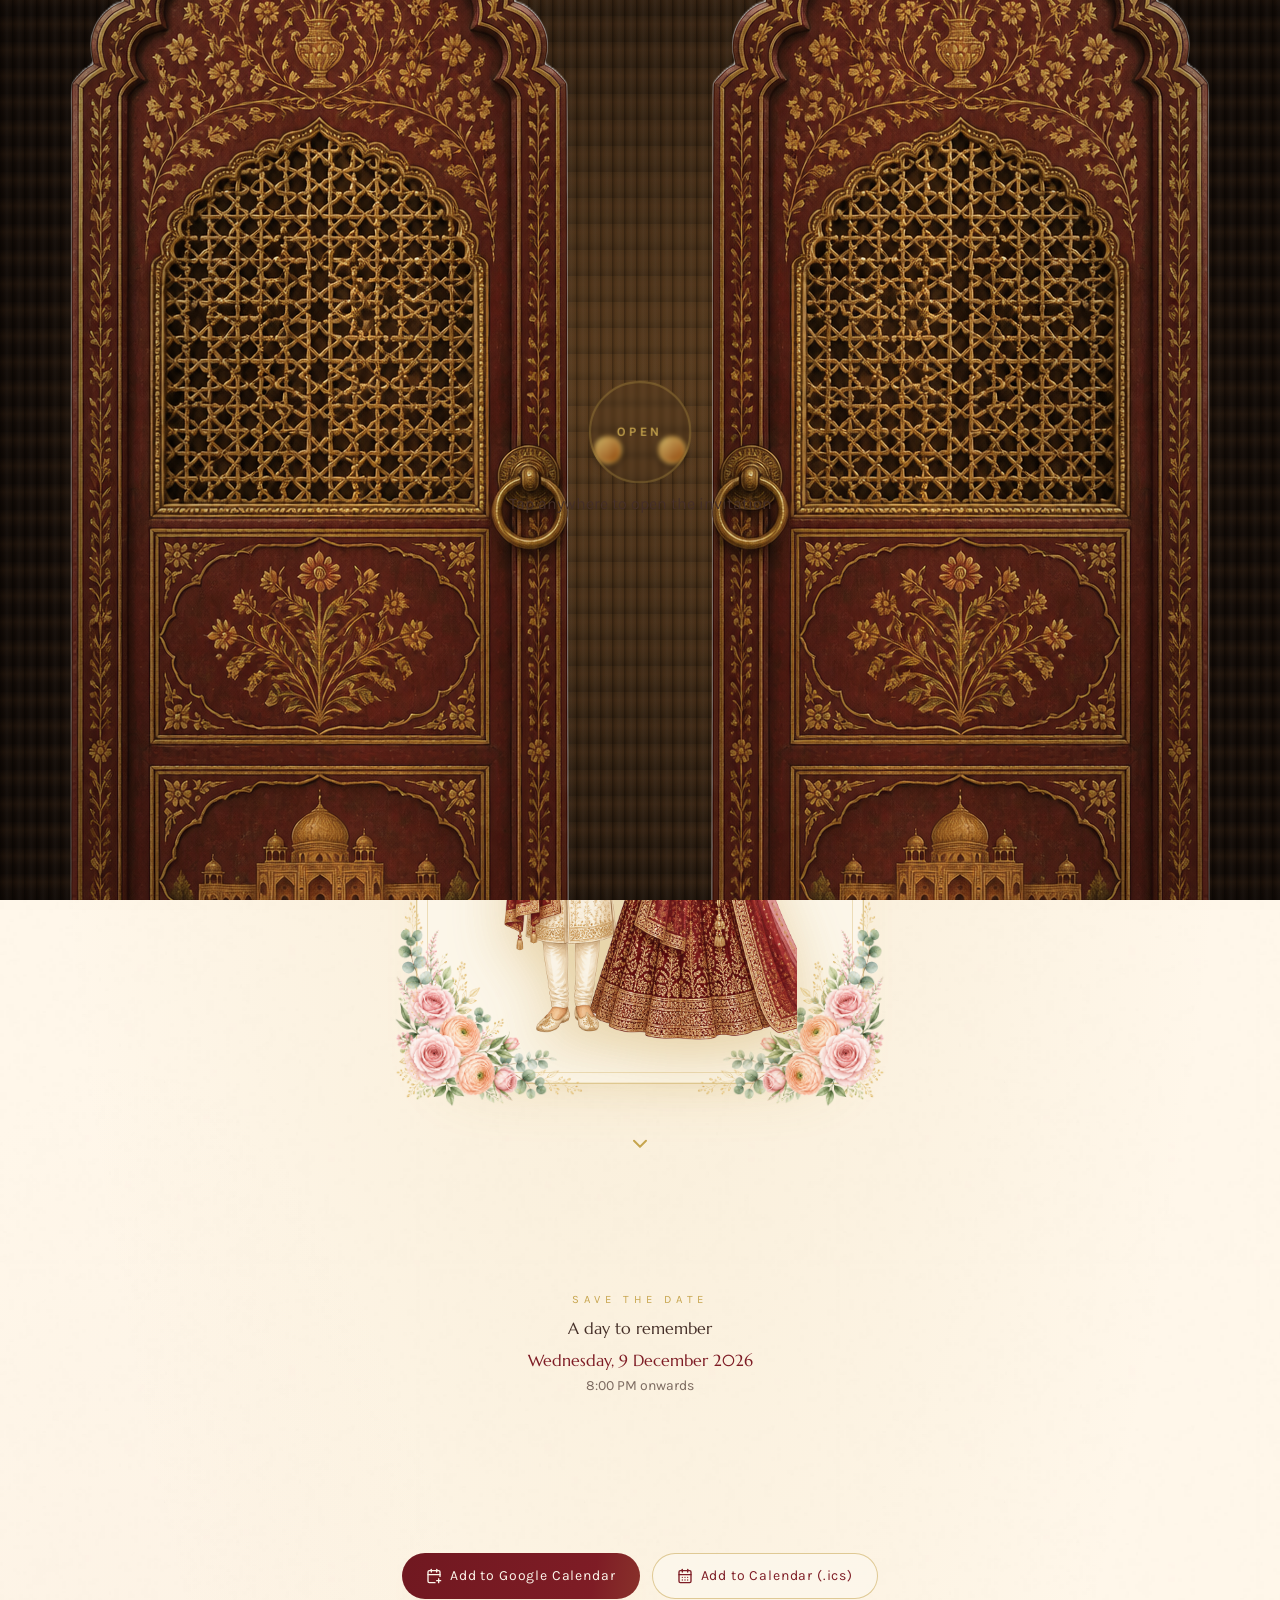
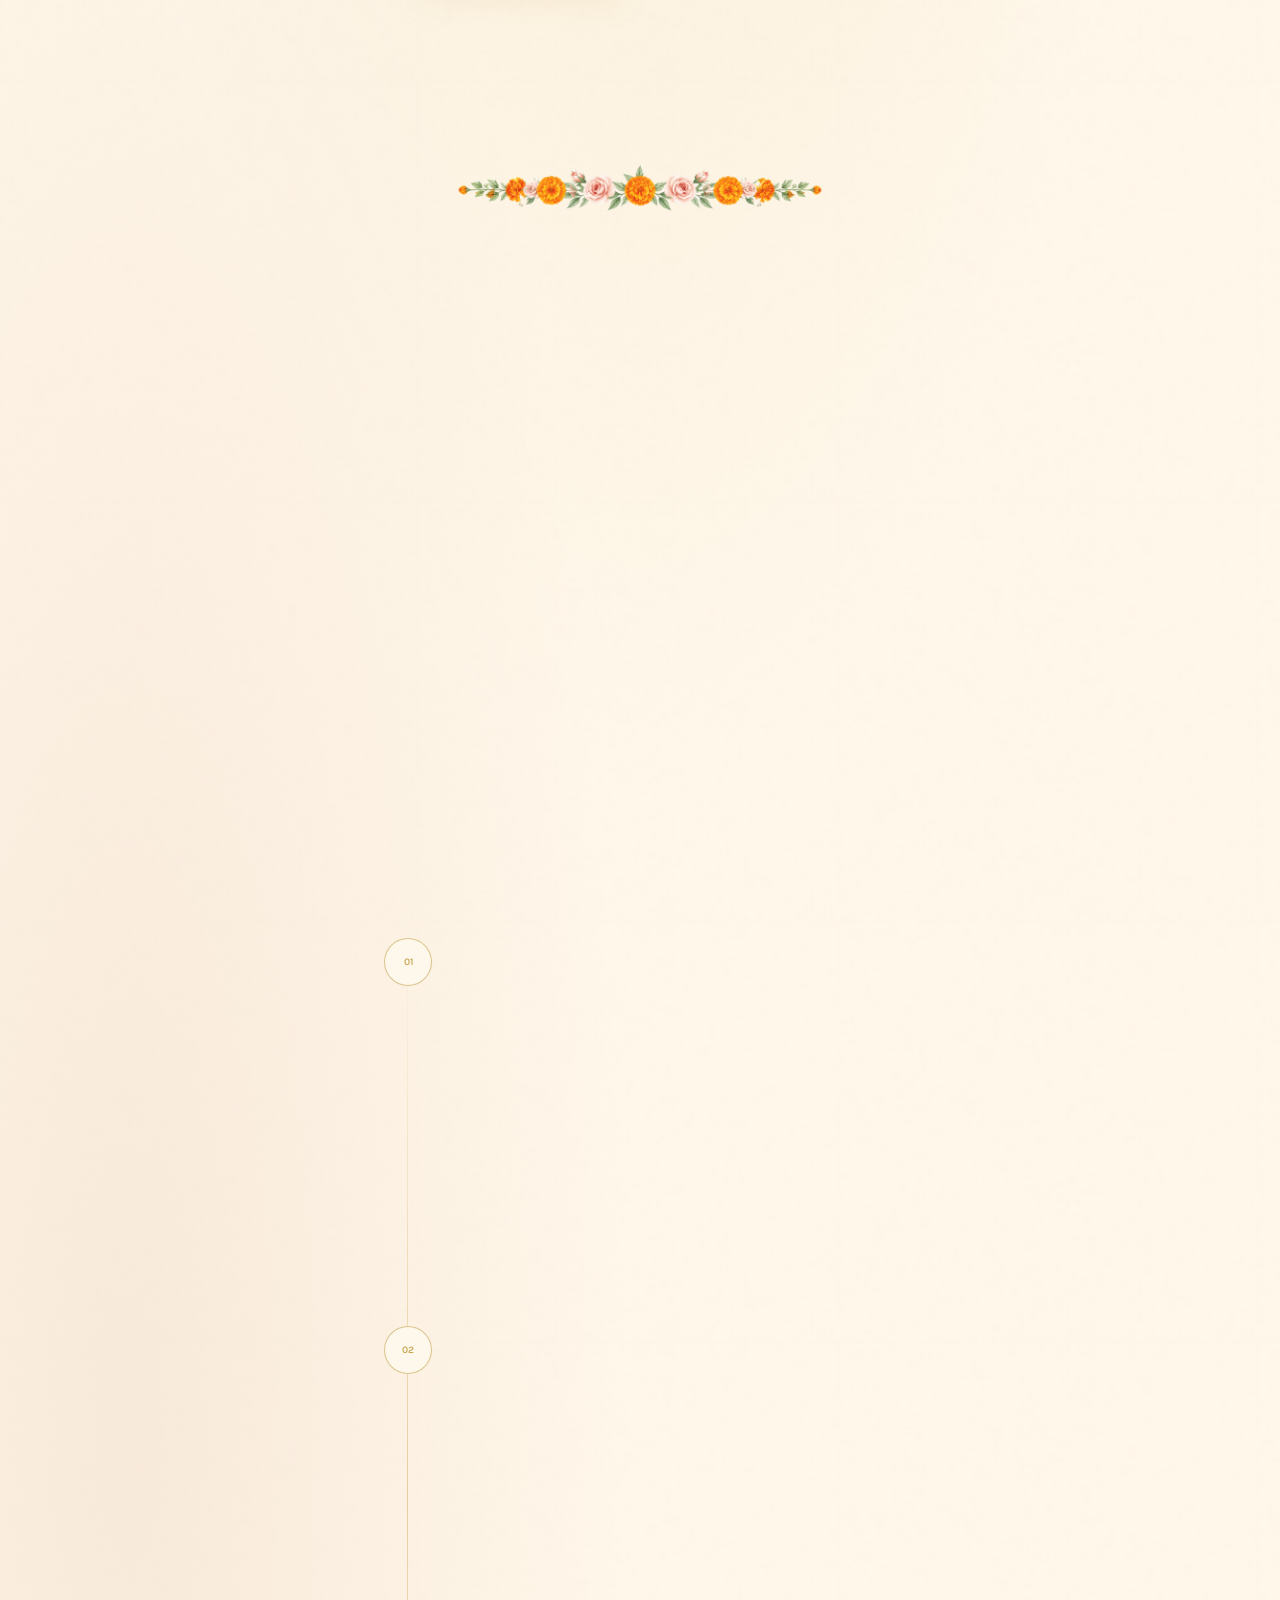
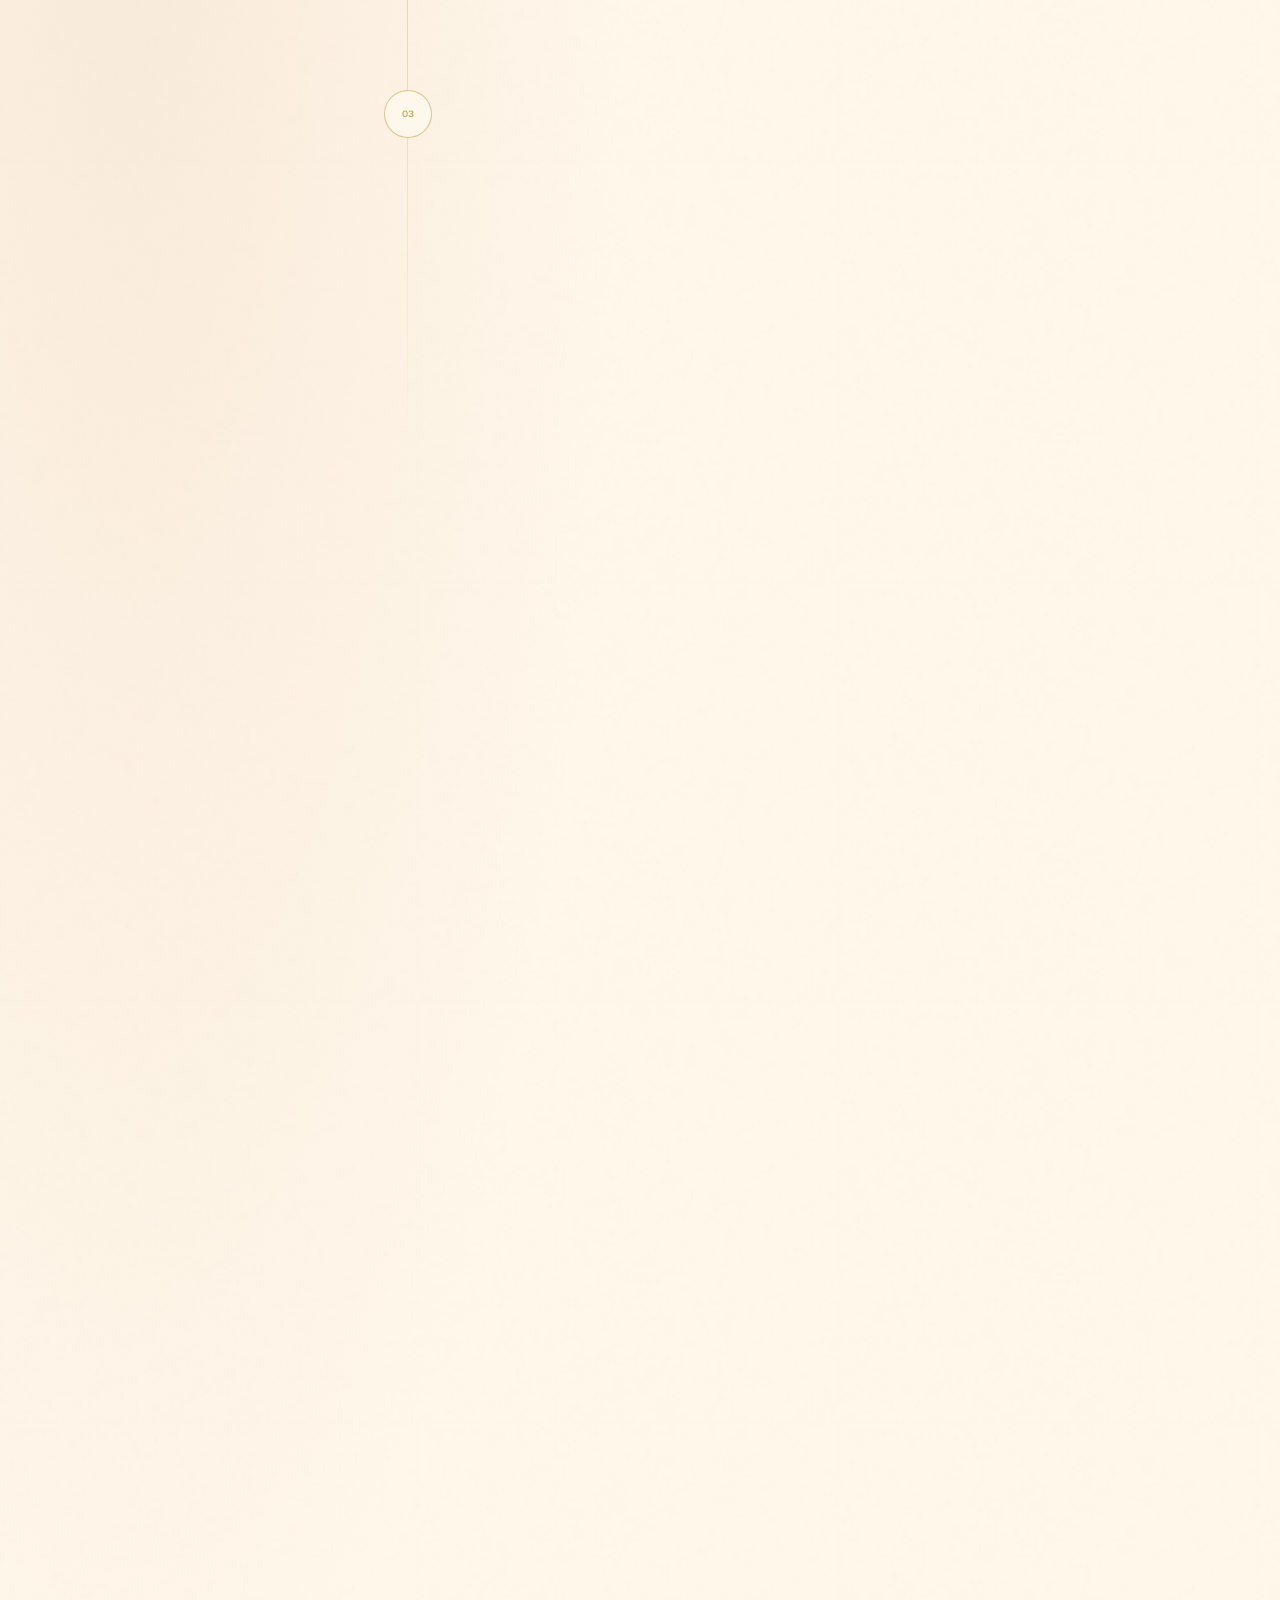
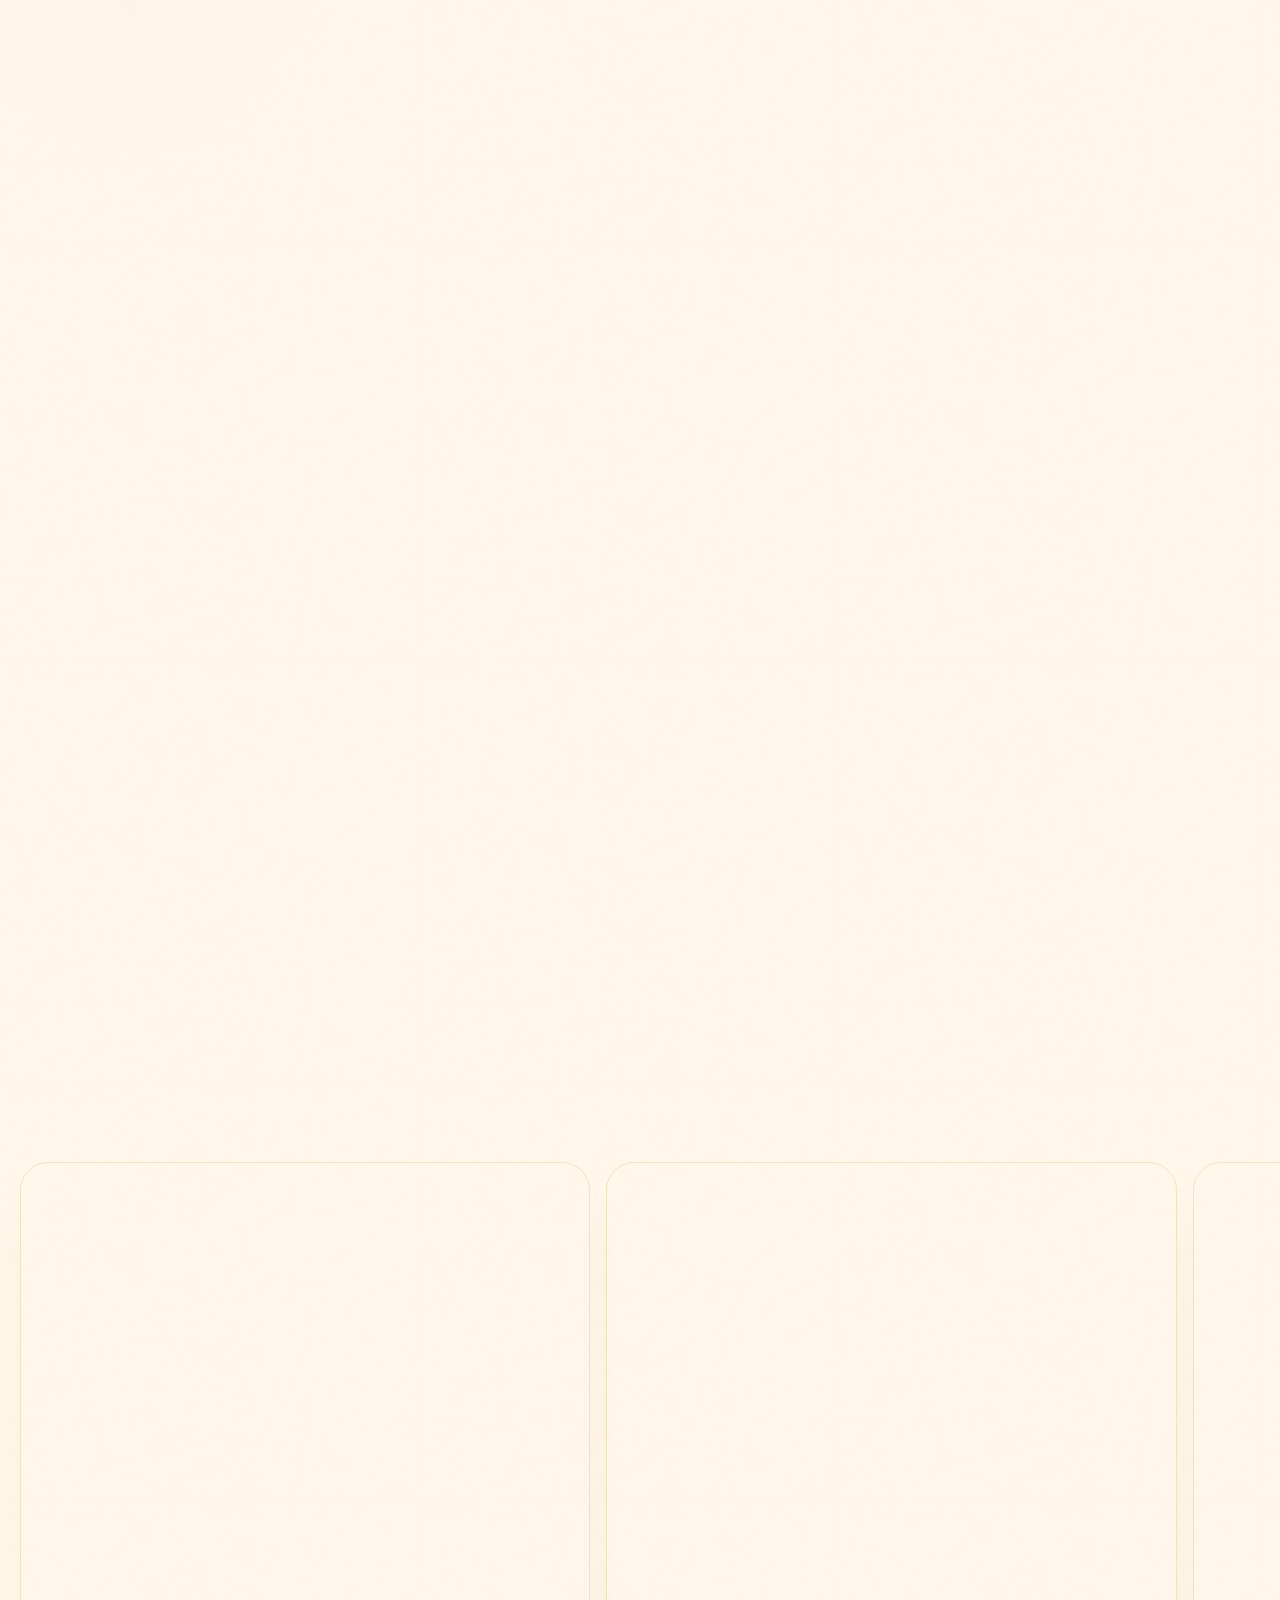
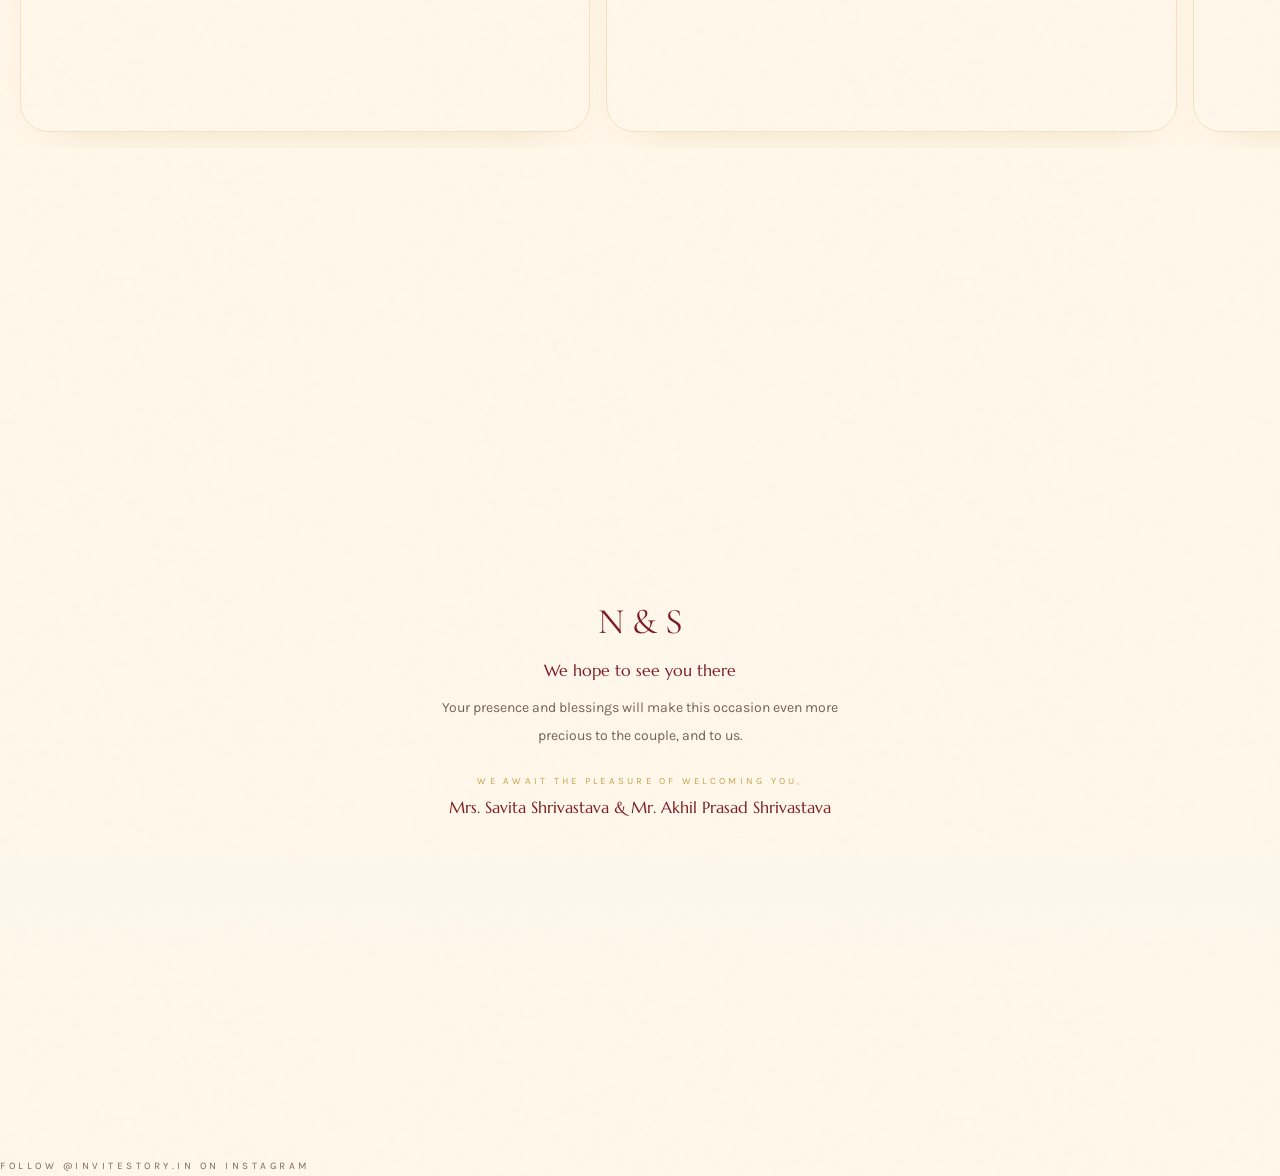
==== index.html @ 59b969a6 "Optimize OG image to <300KB and fix CDN preview URLs for WhatsApp and social cards" ====
<!doctype html>
<html lang="en">
  <head>
    <meta charset="UTF-8" />
    <meta name="viewport" content="width=device-width, initial-scale=1.0, viewport-fit=cover" />
    <title>Dr. Nikhil &amp; Dr. Shraddha — Wedding Invitation</title>
    <meta name="title" content="Dr. Nikhil &amp; Dr. Shraddha — Wedding Invitation" />
    <meta name="description" content="Wedding Invitation: Dr. Nikhil &amp; Dr. Shraddha cordially invite you to celebrate their wedding ceremony on Wednesday, 9 December 2026 at Moments Resort, Hardag, Ranchi. #NikhilWedsShraddha" />
    <link rel="icon" type="image/x-icon" href="./favicon.ico" />
    <link rel="image_src" href="./og-image.jpg" />
    <meta itemprop="image" content="https://raw.githubusercontent.com/invitestory123/dr.nikhi-weds-dr.shradha/main/og-image.jpg" />

    <!-- Open Graph / Facebook / WhatsApp -->
    <meta property="og:type" content="website" />
    <meta property="og:site_name" content="Dr. Nikhil &amp; Dr. Shraddha Wedding Invitation" />
    <meta property="og:title" content="Dr. Nikhil &amp; Dr. Shraddha — Wedding Invitation" />
    <meta property="og:description" content="We cordially invite you to celebrate the wedding ceremony of Dr. Nikhil &amp; Dr. Shraddha on Wednesday, 9 December 2026 at Moments Resort, Hardag, Ranchi. Join us in blessing the couple as they begin their sacred journey together." />
    <meta property="og:image" content="https://raw.githubusercontent.com/invitestory123/dr.nikhi-weds-dr.shradha/main/og-image.jpg" />
    <meta property="og:image:secure_url" content="https://raw.githubusercontent.com/invitestory123/dr.nikhi-weds-dr.shradha/main/og-image.jpg" />
    <meta property="og:image:type" content="image/jpeg" />
    <meta property="og:image:width" content="1200" />
    <meta property="og:image:height" content="630" />
    <meta property="og:image:alt" content="Royal Wedding Invitation: Dr. Nikhil &amp; Dr. Shraddha — 9 December 2026" />

    <!-- Fallback Relative OG Image -->
    <meta property="og:image" content="./og-image.jpg" />
    <meta property="og:image:type" content="image/jpeg" />

    <!-- Twitter Card -->
    <meta name="twitter:card" content="summary_large_image" />
    <meta name="twitter:title" content="Dr. Nikhil &amp; Dr. Shraddha — Wedding Invitation" />
    <meta name="twitter:description" content="We cordially invite you to celebrate the wedding ceremony of Dr. Nikhil &amp; Dr. Shraddha on Wednesday, 9 December 2026 at Moments Resort, Hardag, Ranchi. #NikhilWedsShraddha" />
    <meta name="twitter:image" content="https://raw.githubusercontent.com/invitestory123/dr.nikhi-weds-dr.shradha/main/og-image.jpg" />

    <script src="./editable/wedding-data.js"></script>
    <script type="module" crossorigin src="./assets/index-BrMSd8jH.js"></script>
    <link rel="stylesheet" crossorigin href="./assets/styles-D75Ml1pI.css">
    <style>
      .hero-couple-title {
        font-size: 2.75rem !important;
        line-height: 1.08 !important;
        font-weight: 500 !important;
      }
      .couple-with-text {
        font-size: 1.15rem !important;
        letter-spacing: 0.18em !important;
        margin: 0.25rem 0 !important;
      }
      @media (min-width: 640px) {
        .hero-couple-title {
          font-size: 3.75rem !important;
        }
        .couple-with-text {
          font-size: 1.35rem !important;
          margin: 0.35rem 0 !important;
        }
      }
    </style>
  </head>
  <body>
    <div id="root"></div>
  </body>
</html>
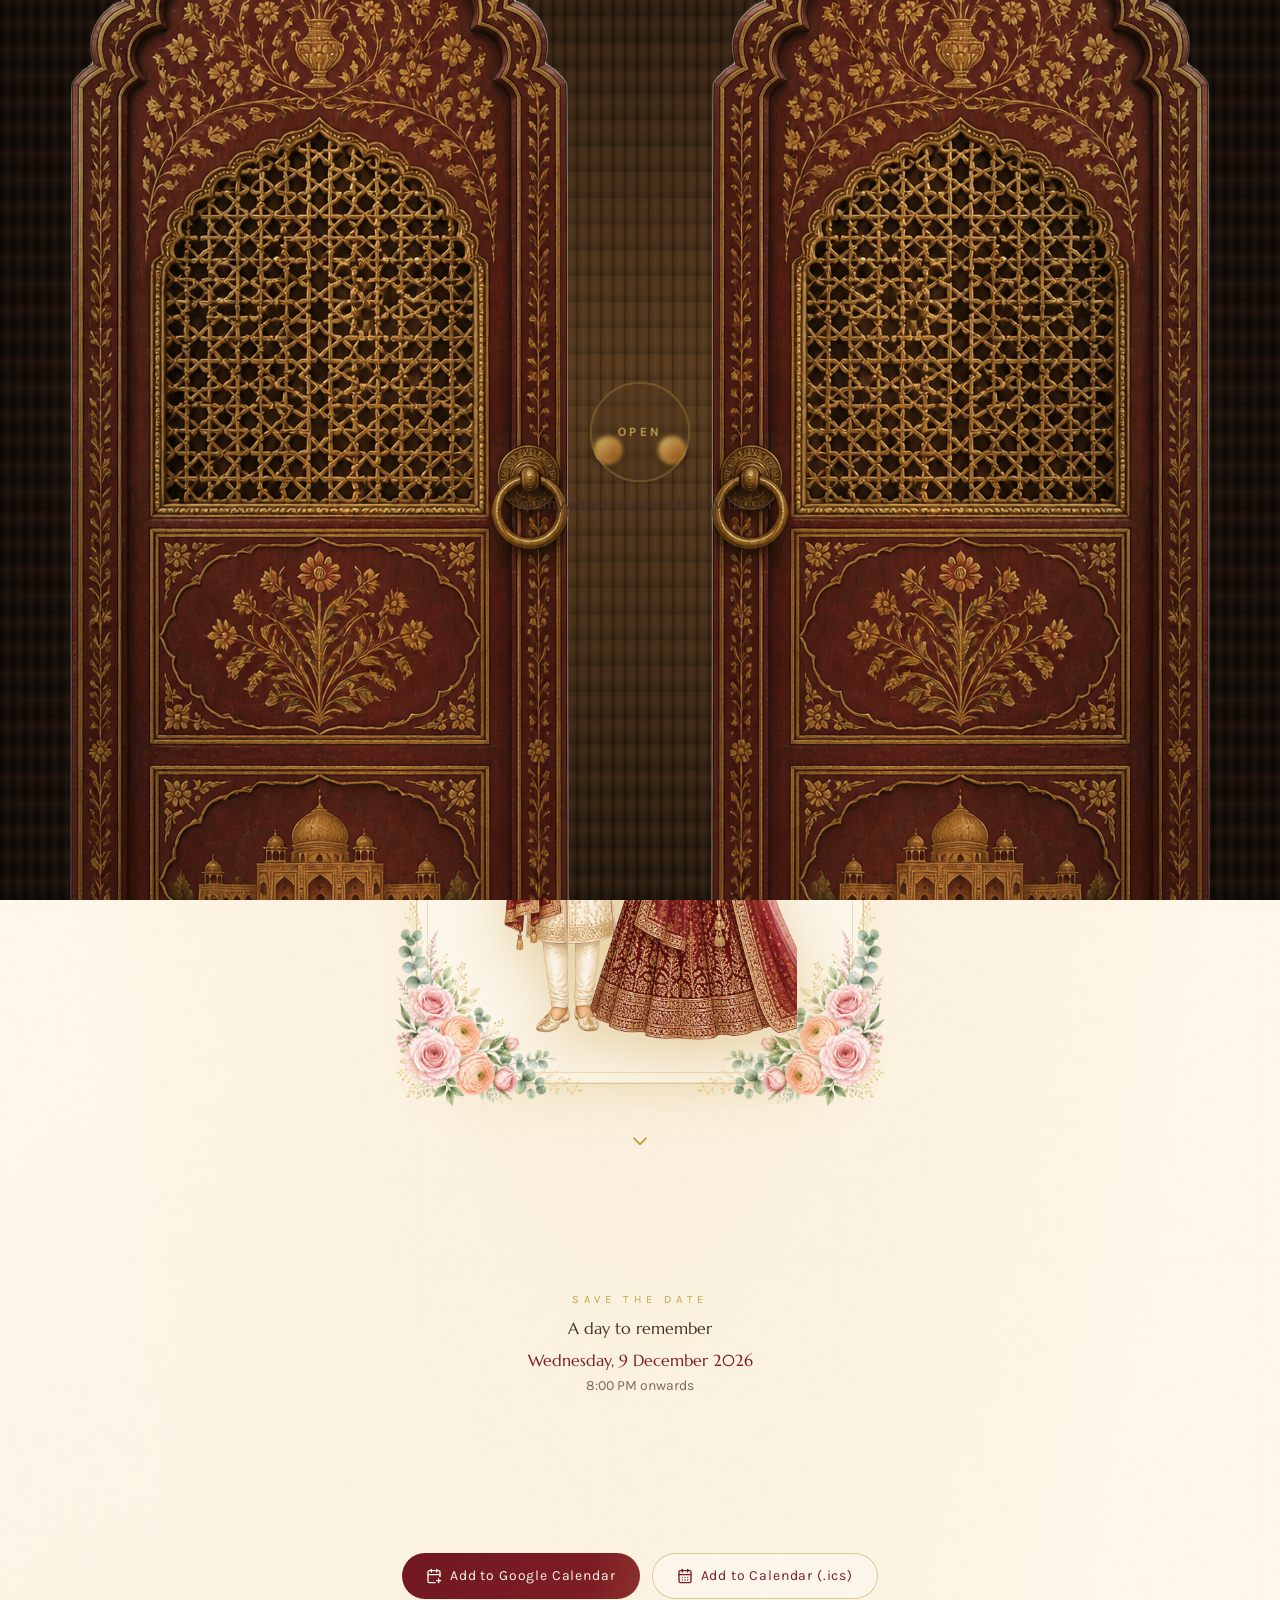
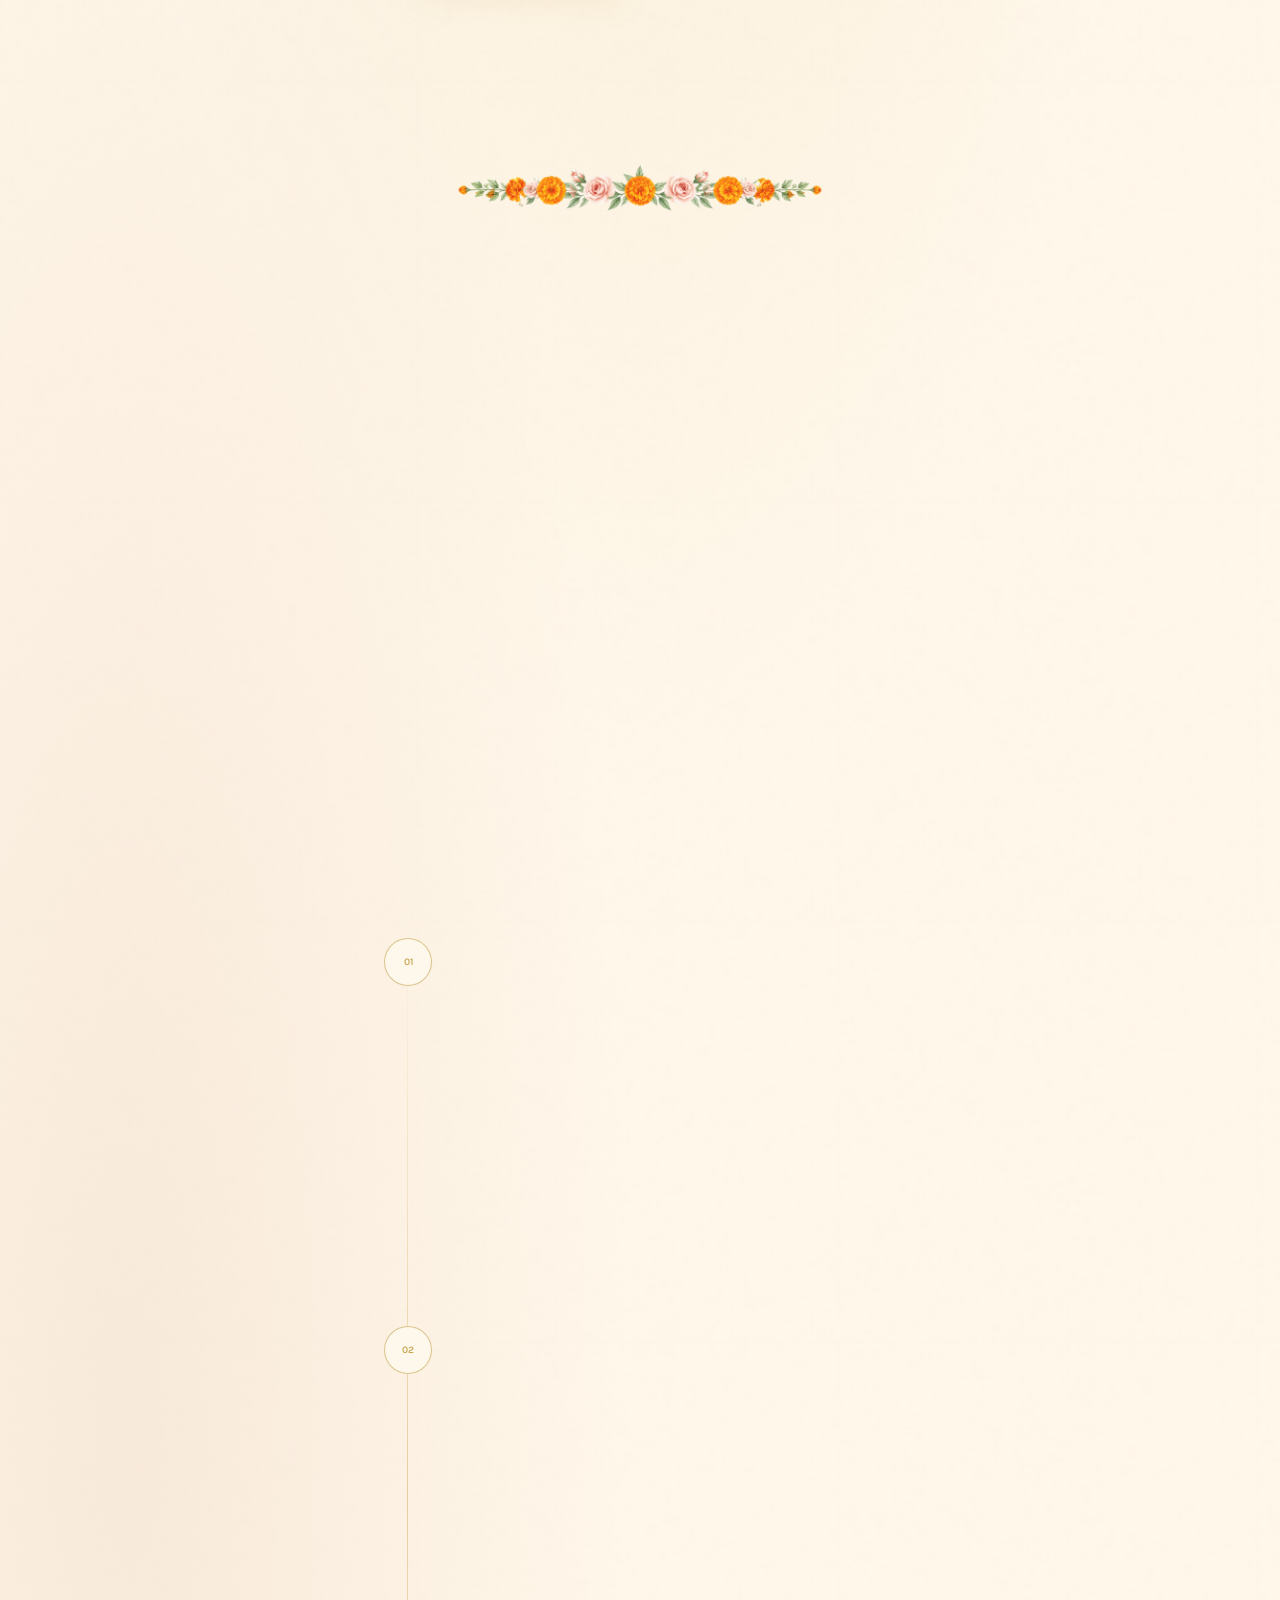
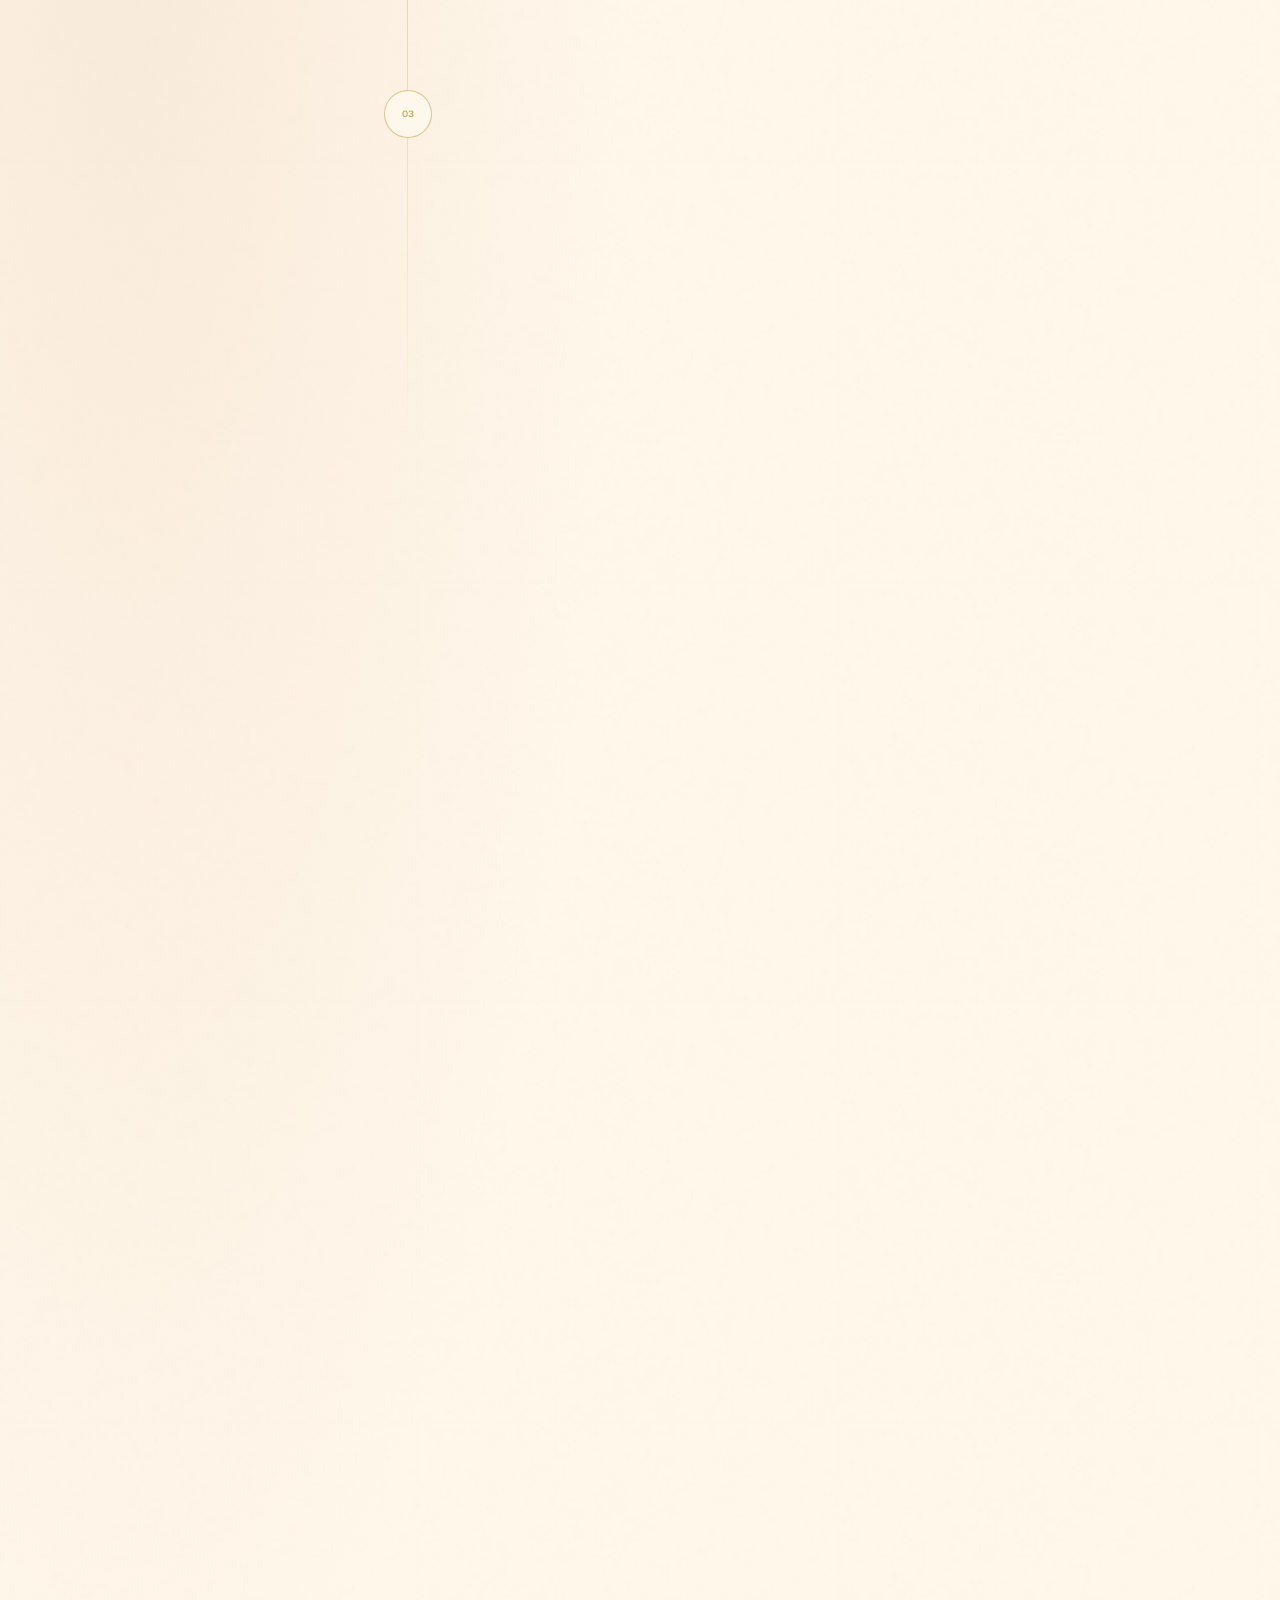
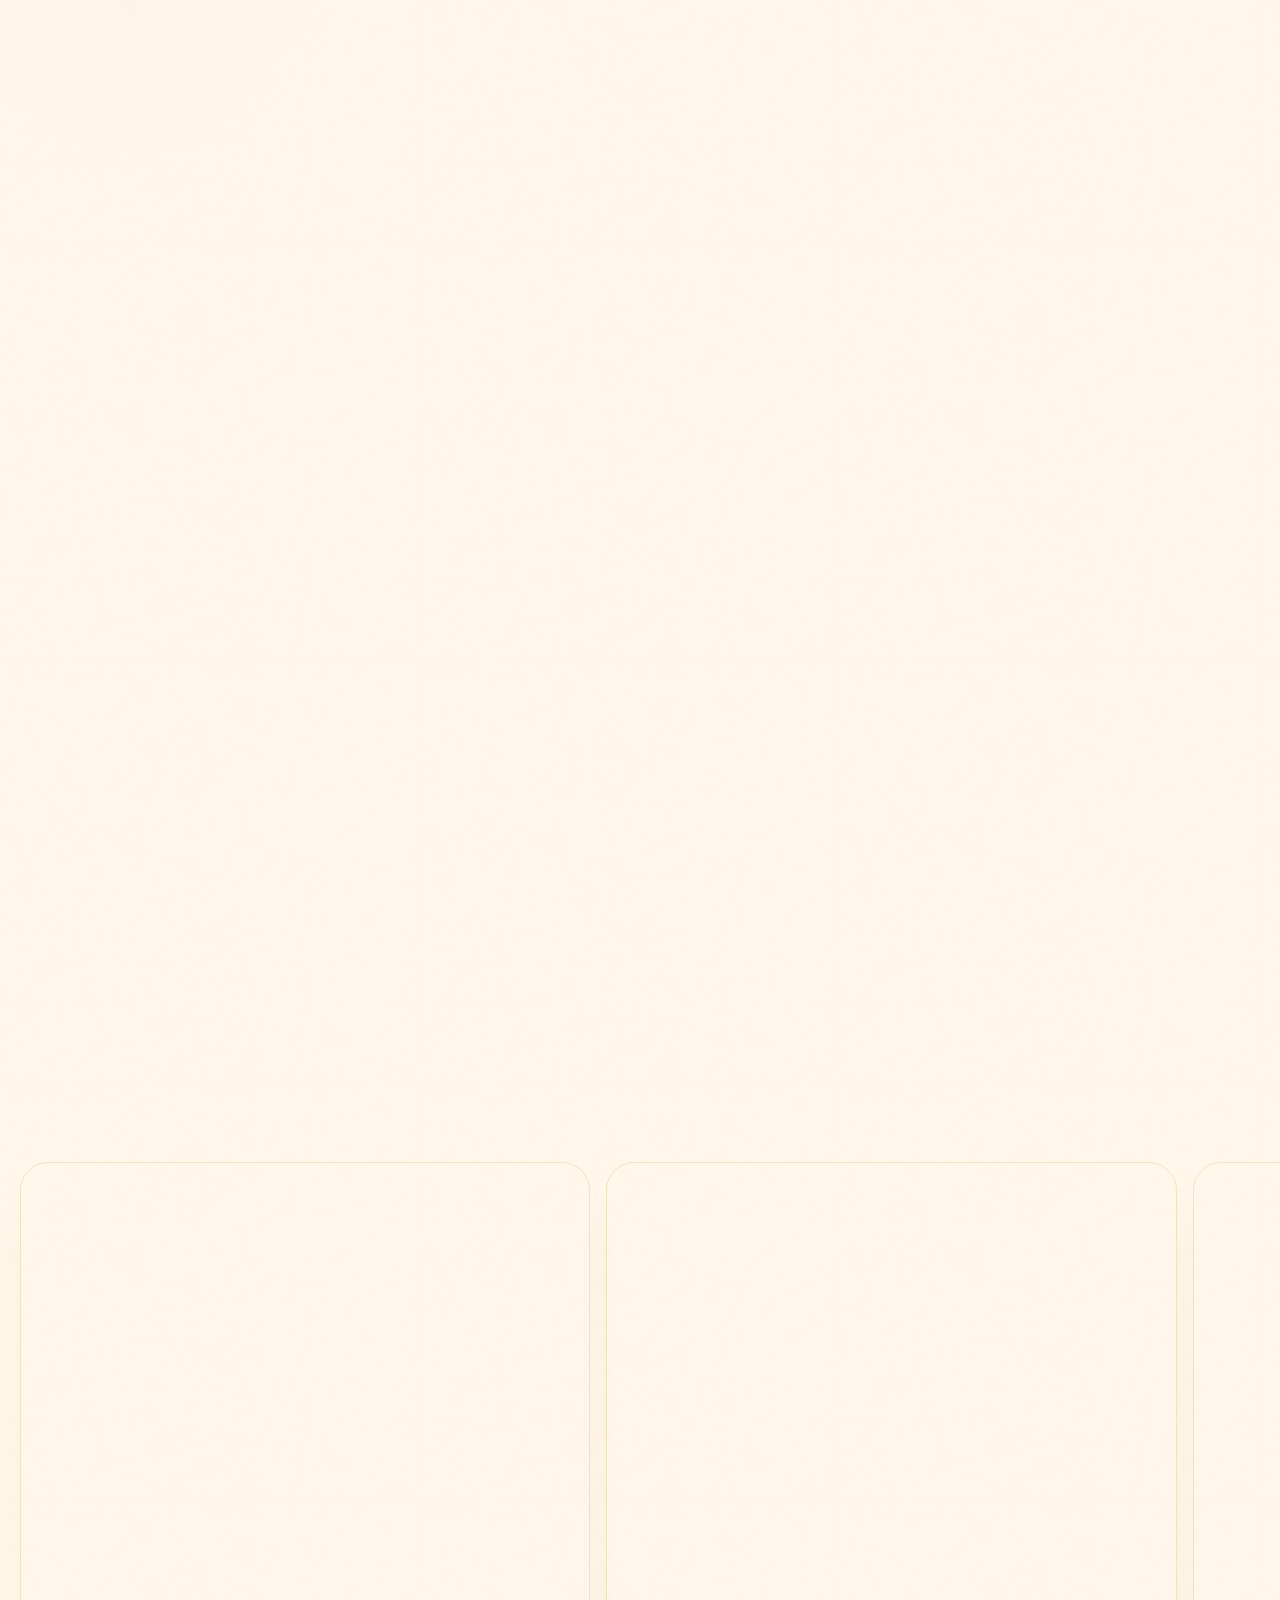
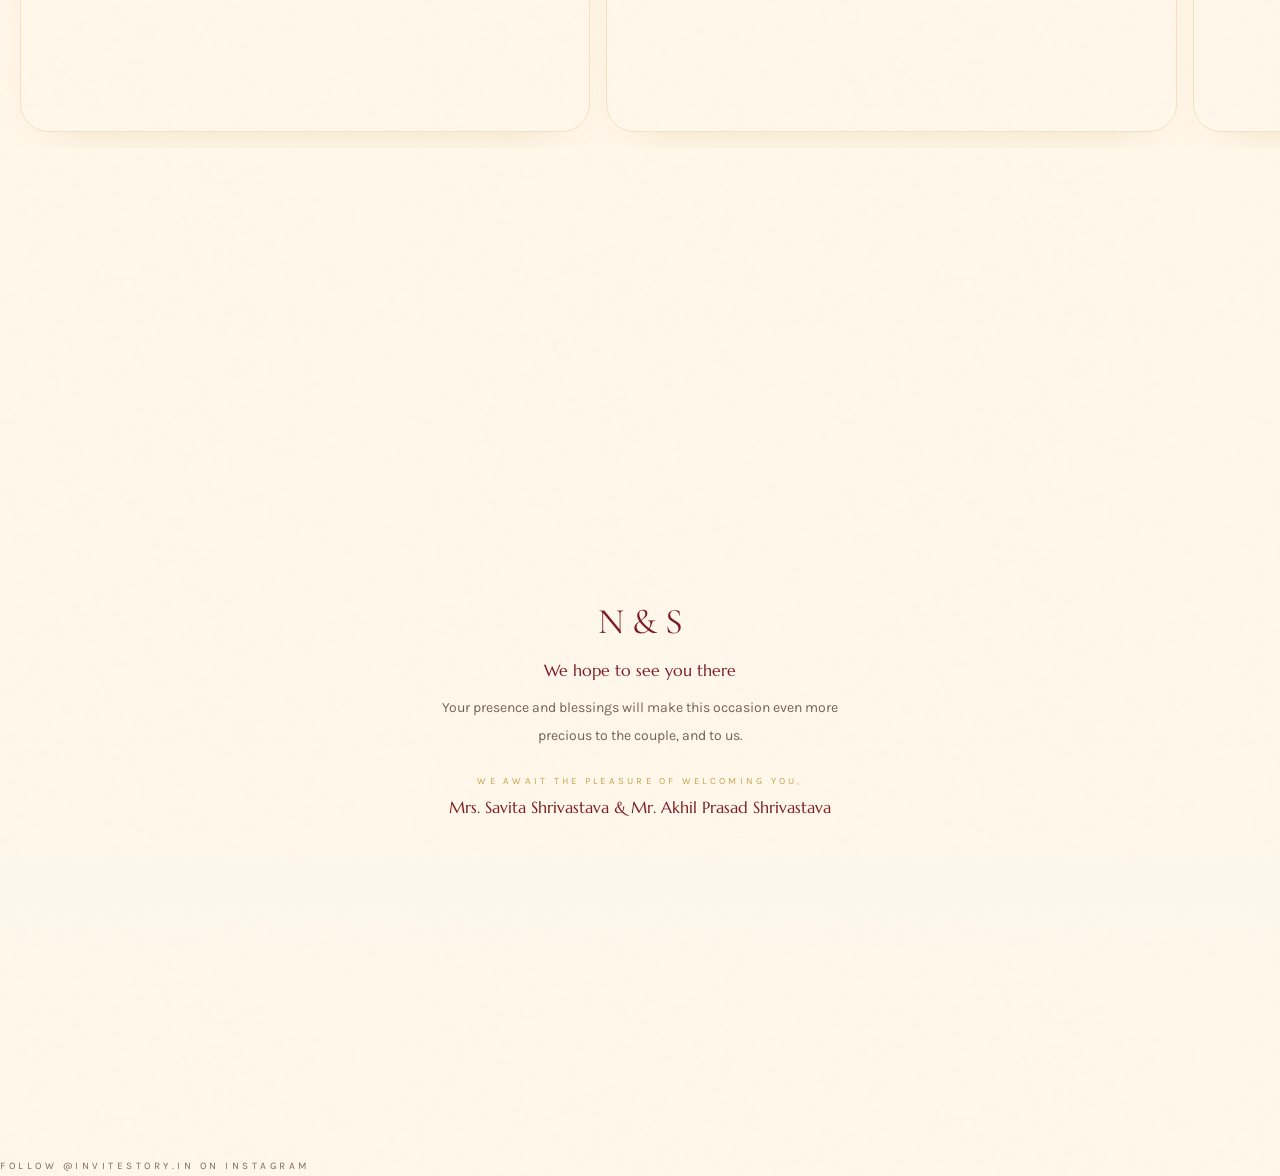
==== commit dbbee61e: "Set canonical domain dr-nikhil-weds-dr-shradha.inviteby.top for Open Graph and Twitter image tags" ====
--- a/index.html
+++ b/index.html
@@ -3,34 +3,32 @@
   <head>
     <meta charset="UTF-8" />
     <meta name="viewport" content="width=device-width, initial-scale=1.0, viewport-fit=cover" />
-    <title>Dr. Nikhil &amp; Dr. Shraddha — Wedding Invitation</title>
-    <meta name="title" content="Dr. Nikhil &amp; Dr. Shraddha — Wedding Invitation" />
+    <title>Dr. Nikhil &amp; Dr. Shraddha &mdash; Wedding Invitation</title>
+    <meta name="title" content="Dr. Nikhil &amp; Dr. Shraddha &mdash; Wedding Invitation" />
     <meta name="description" content="Wedding Invitation: Dr. Nikhil &amp; Dr. Shraddha cordially invite you to celebrate their wedding ceremony on Wednesday, 9 December 2026 at Moments Resort, Hardag, Ranchi. #NikhilWedsShraddha" />
     <link rel="icon" type="image/x-icon" href="./favicon.ico" />
-    <link rel="image_src" href="./og-image.jpg" />
-    <meta itemprop="image" content="https://raw.githubusercontent.com/invitestory123/dr.nikhi-weds-dr.shradha/main/og-image.jpg" />
+    <link rel="image_src" href="https://dr-nikhil-weds-dr-shradha.inviteby.top/og-image.jpg" />
+    <meta itemprop="image" content="https://dr-nikhil-weds-dr-shradha.inviteby.top/og-image.jpg" />
 
     <!-- Open Graph / Facebook / WhatsApp -->
     <meta property="og:type" content="website" />
+    <meta property="og:url" content="https://dr-nikhil-weds-dr-shradha.inviteby.top/" />
     <meta property="og:site_name" content="Dr. Nikhil &amp; Dr. Shraddha Wedding Invitation" />
-    <meta property="og:title" content="Dr. Nikhil &amp; Dr. Shraddha — Wedding Invitation" />
+    <meta property="og:title" content="Dr. Nikhil &amp; Dr. Shraddha &mdash; Wedding Invitation" />
     <meta property="og:description" content="We cordially invite you to celebrate the wedding ceremony of Dr. Nikhil &amp; Dr. Shraddha on Wednesday, 9 December 2026 at Moments Resort, Hardag, Ranchi. Join us in blessing the couple as they begin their sacred journey together." />
-    <meta property="og:image" content="https://raw.githubusercontent.com/invitestory123/dr.nikhi-weds-dr.shradha/main/og-image.jpg" />
-    <meta property="og:image:secure_url" content="https://raw.githubusercontent.com/invitestory123/dr.nikhi-weds-dr.shradha/main/og-image.jpg" />
+    <meta property="og:image" content="https://dr-nikhil-weds-dr-shradha.inviteby.top/og-image.jpg" />
+    <meta property="og:image:secure_url" content="https://dr-nikhil-weds-dr-shradha.inviteby.top/og-image.jpg" />
     <meta property="og:image:type" content="image/jpeg" />
     <meta property="og:image:width" content="1200" />
     <meta property="og:image:height" content="630" />
-    <meta property="og:image:alt" content="Royal Wedding Invitation: Dr. Nikhil &amp; Dr. Shraddha — 9 December 2026" />
-
-    <!-- Fallback Relative OG Image -->
-    <meta property="og:image" content="./og-image.jpg" />
-    <meta property="og:image:type" content="image/jpeg" />
+    <meta property="og:image:alt" content="Royal Wedding Invitation: Dr. Nikhil &amp; Dr. Shraddha &mdash; 9 December 2026" />
 
     <!-- Twitter Card -->
     <meta name="twitter:card" content="summary_large_image" />
-    <meta name="twitter:title" content="Dr. Nikhil &amp; Dr. Shraddha — Wedding Invitation" />
+    <meta name="twitter:url" content="https://dr-nikhil-weds-dr-shradha.inviteby.top/" />
+    <meta name="twitter:title" content="Dr. Nikhil &amp; Dr. Shraddha &mdash; Wedding Invitation" />
     <meta name="twitter:description" content="We cordially invite you to celebrate the wedding ceremony of Dr. Nikhil &amp; Dr. Shraddha on Wednesday, 9 December 2026 at Moments Resort, Hardag, Ranchi. #NikhilWedsShraddha" />
-    <meta name="twitter:image" content="https://raw.githubusercontent.com/invitestory123/dr.nikhi-weds-dr.shradha/main/og-image.jpg" />
+    <meta name="twitter:image" content="https://dr-nikhil-weds-dr-shradha.inviteby.top/og-image.jpg" />
 
     <script src="./editable/wedding-data.js"></script>
     <script type="module" crossorigin src="./assets/index-BrMSd8jH.js"></script>
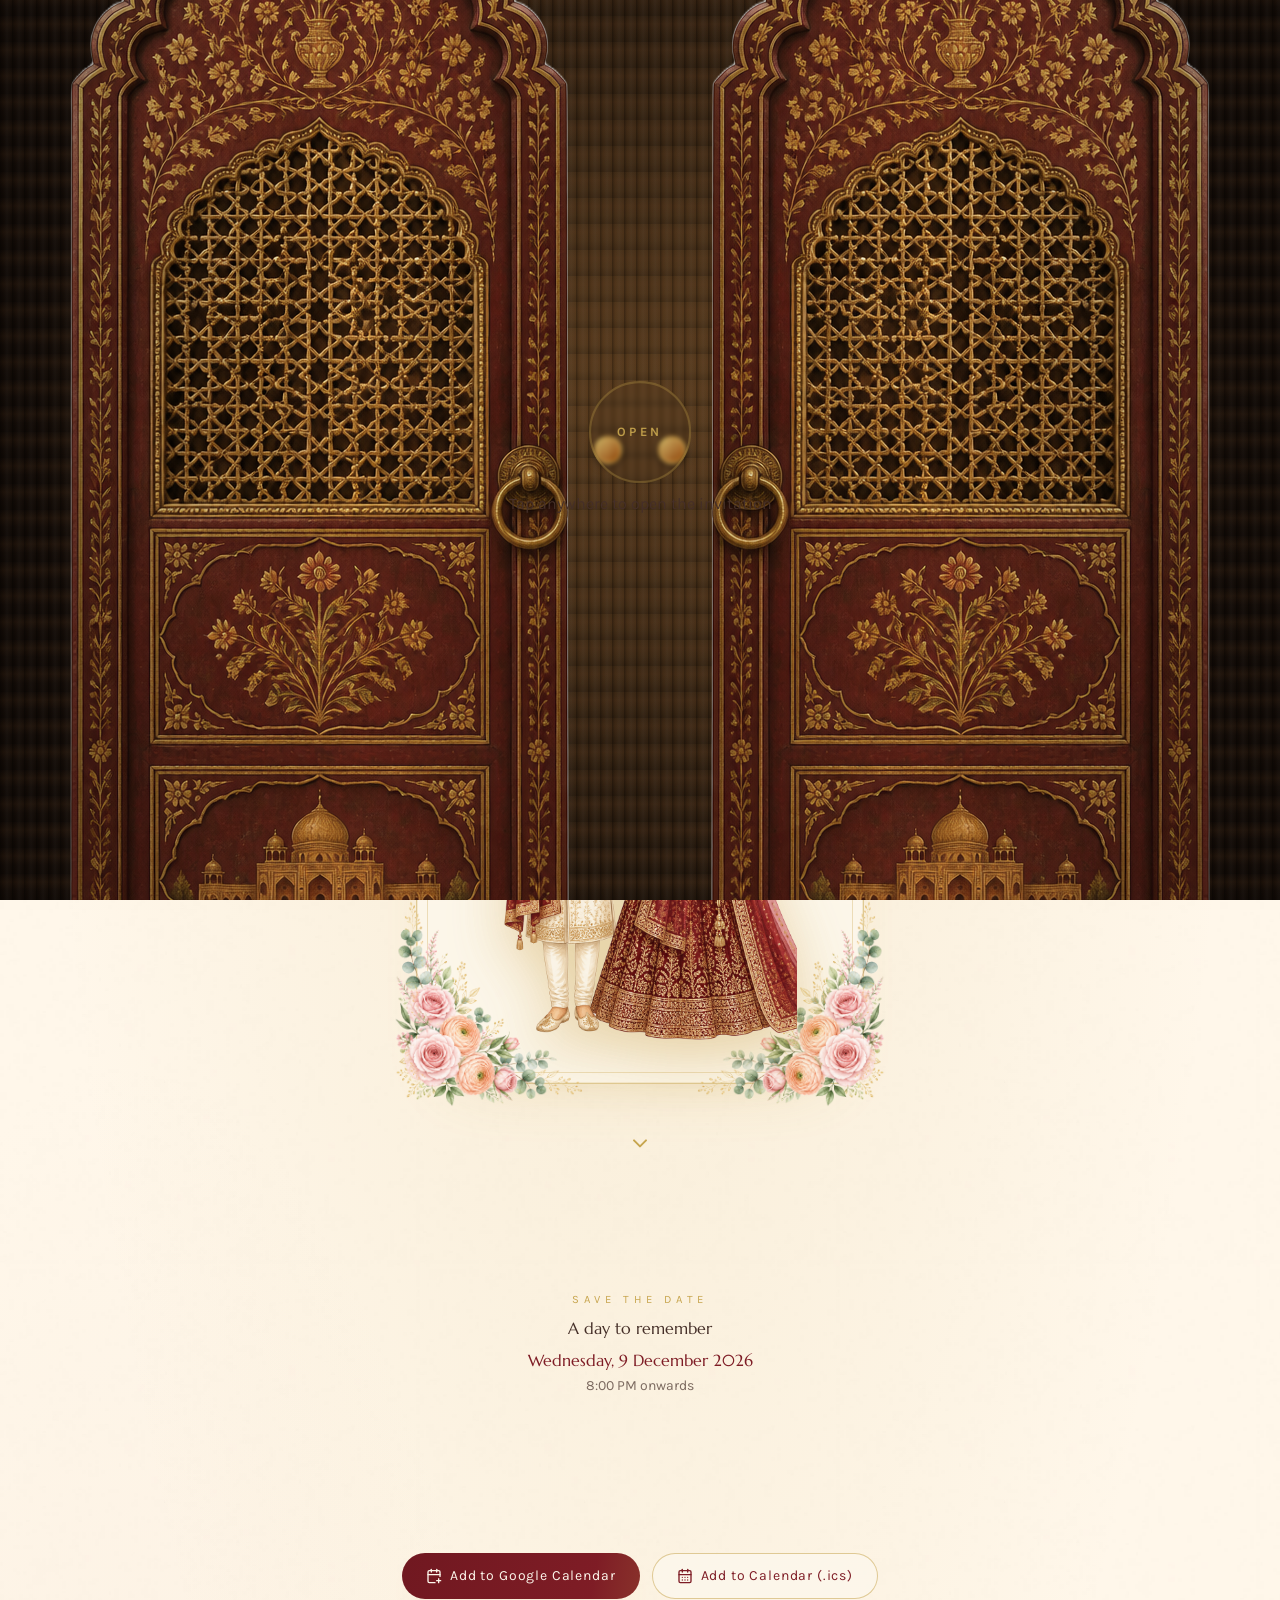
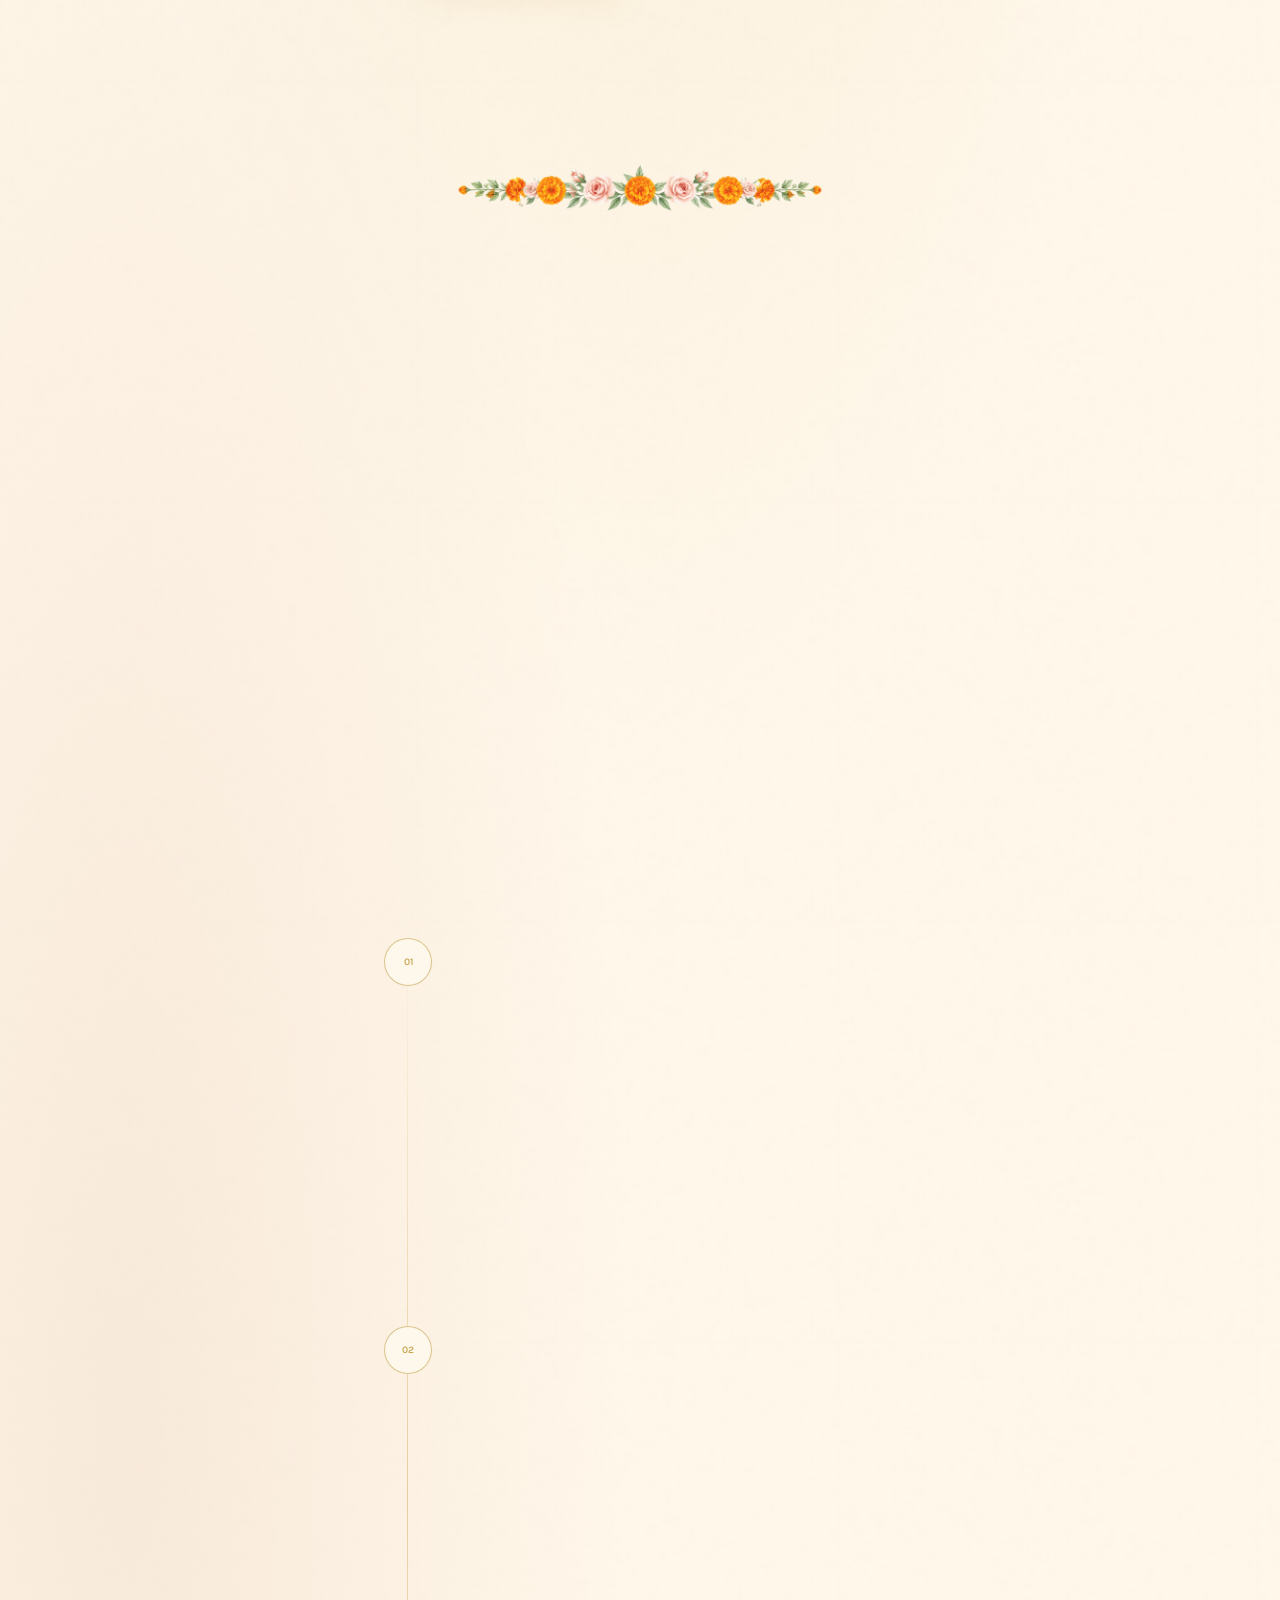
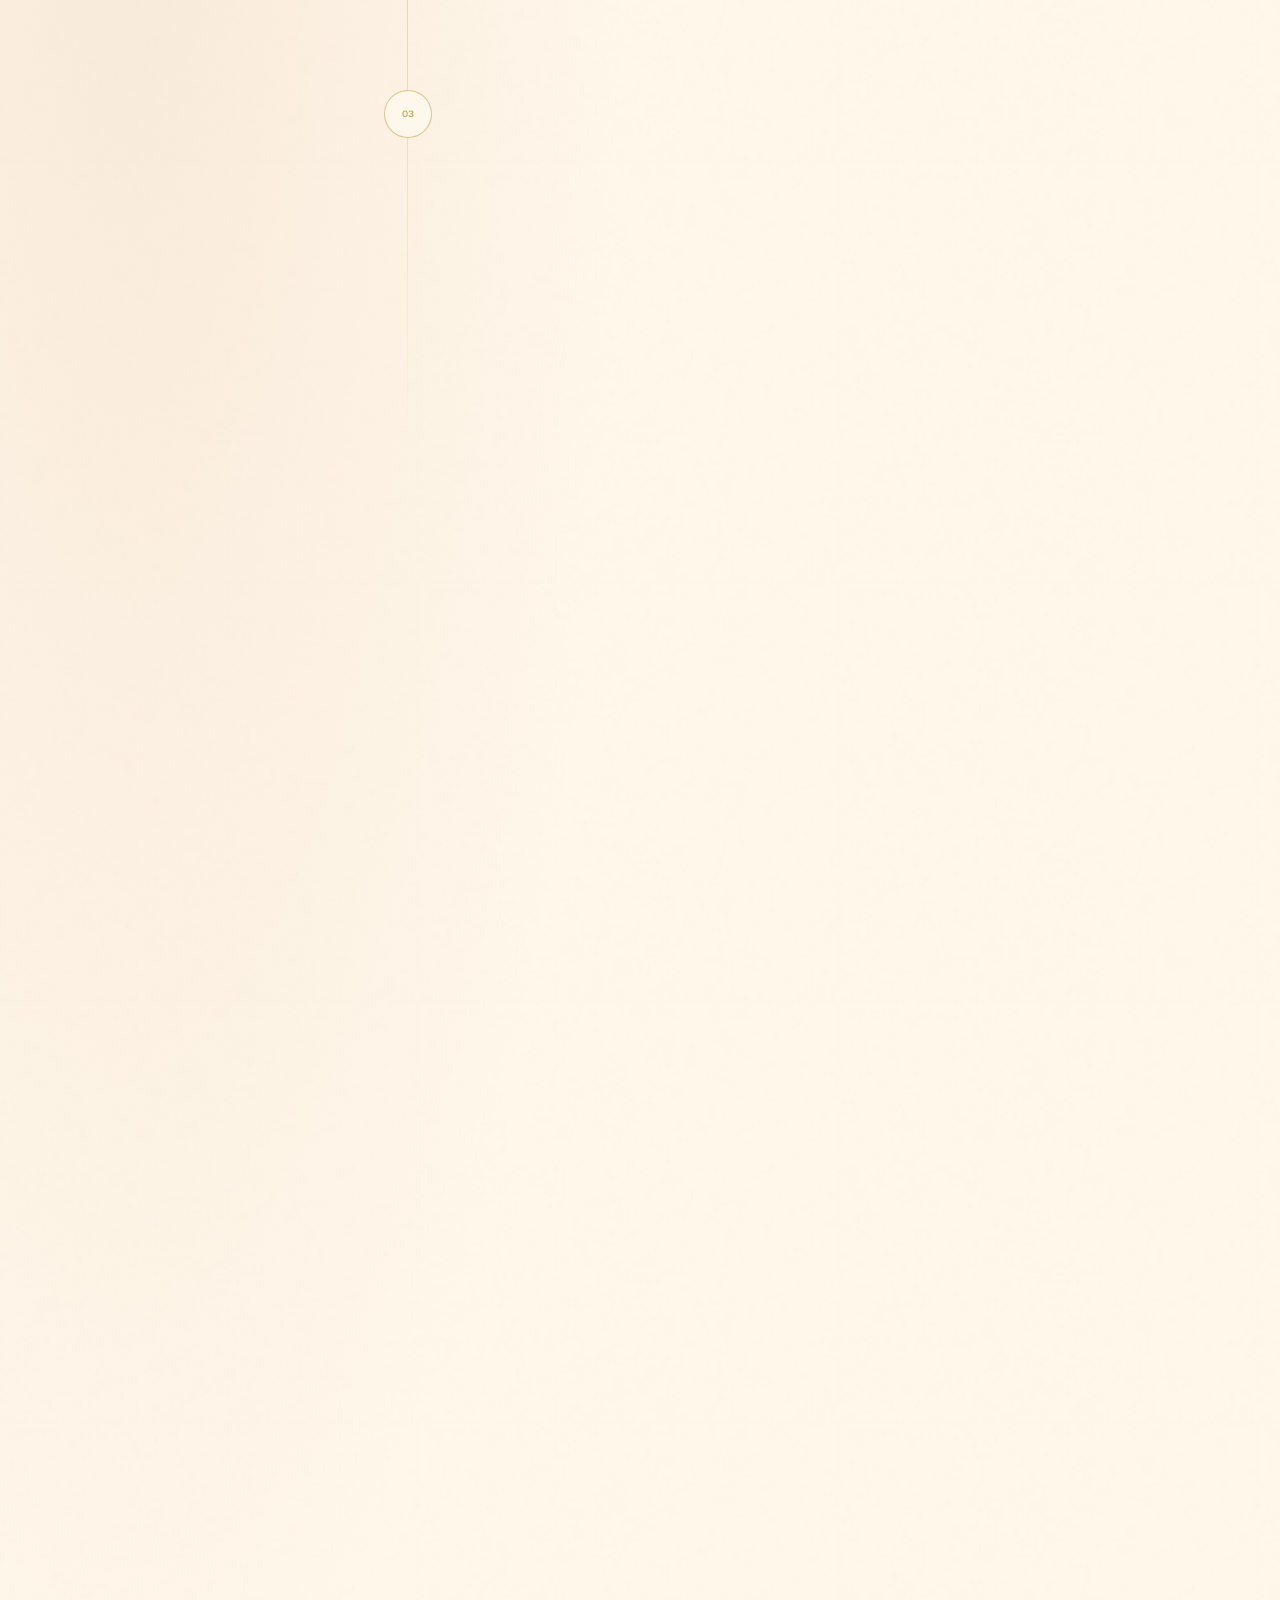
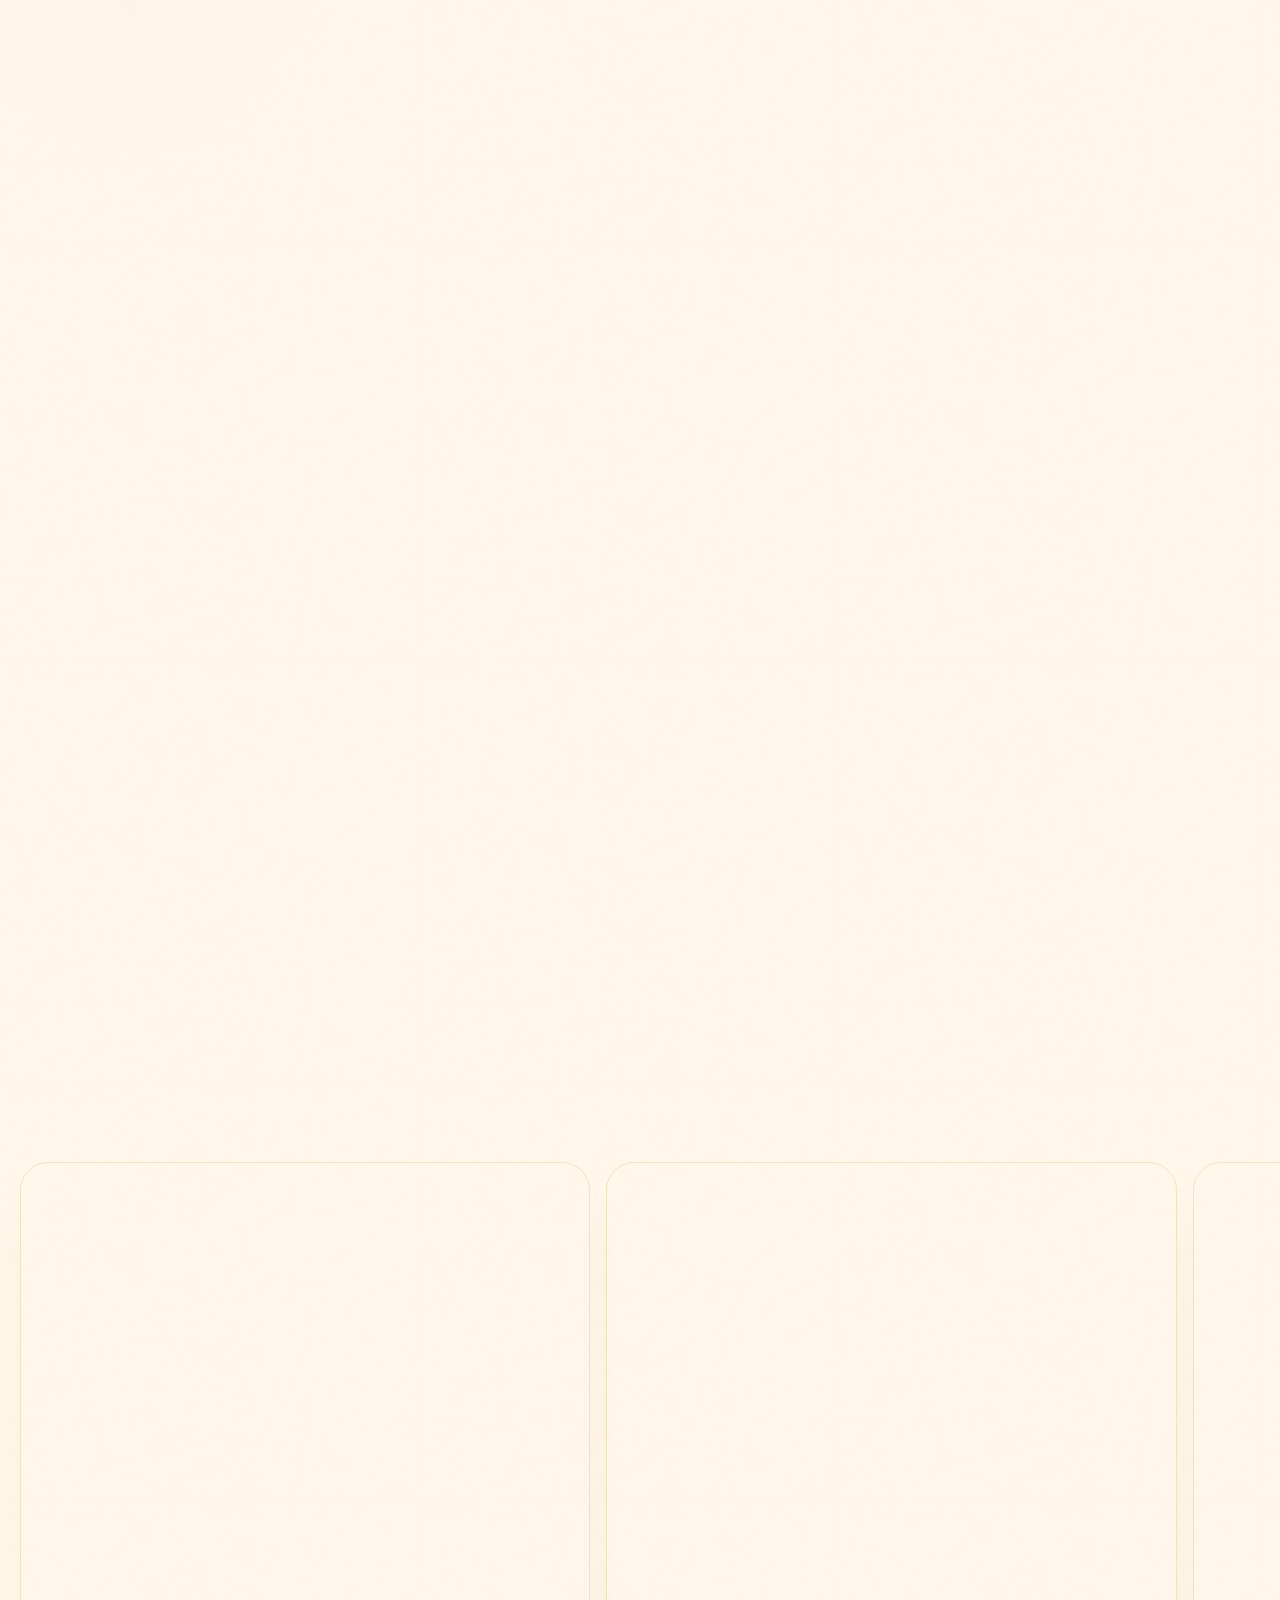
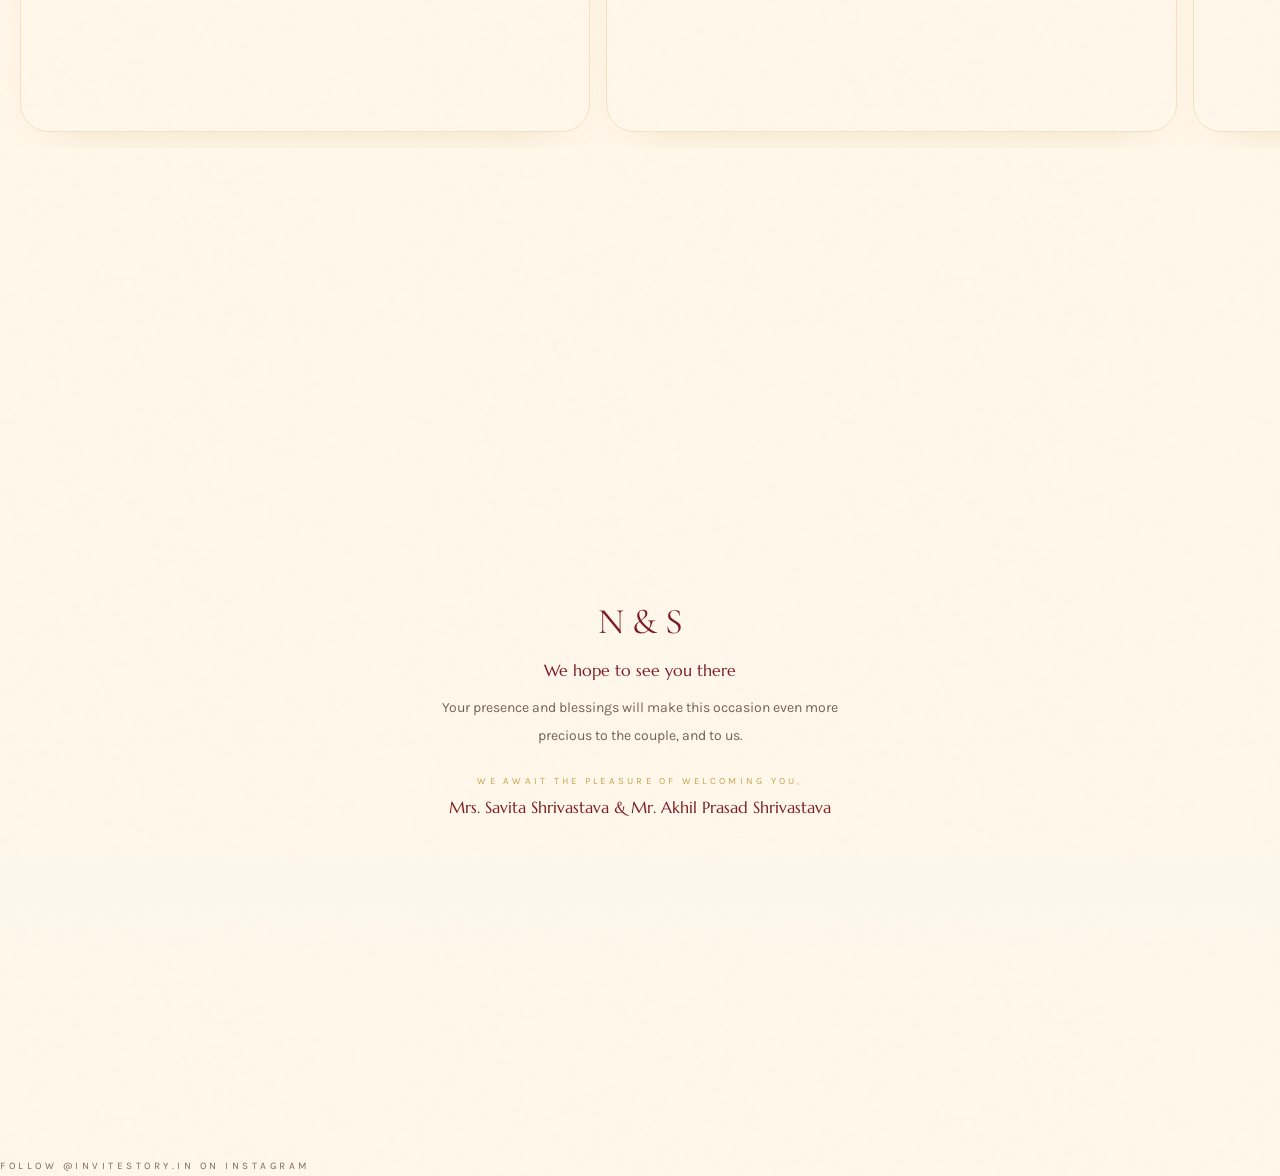
==== commit 2fc9e260: "Align Open Graph configuration to standard editable/assets/og-image.jpg" ====
--- a/index.html
+++ b/index.html
@@ -4,11 +4,8 @@
     <meta charset="UTF-8" />
     <meta name="viewport" content="width=device-width, initial-scale=1.0, viewport-fit=cover" />
     <title>Dr. Nikhil &amp; Dr. Shraddha &mdash; Wedding Invitation</title>
-    <meta name="title" content="Dr. Nikhil &amp; Dr. Shraddha &mdash; Wedding Invitation" />
-    <meta name="description" content="Wedding Invitation: Dr. Nikhil &amp; Dr. Shraddha cordially invite you to celebrate their wedding ceremony on Wednesday, 9 December 2026 at Moments Resort, Hardag, Ranchi. #NikhilWedsShraddha" />
+    <meta name="description" content="We cordially invite you to celebrate the wedding ceremony of Dr. Nikhil &amp; Dr. Shraddha on Wednesday, 9 December 2026 at Moments Resort, Hardag, Ranchi. #NikhilWedsShraddha" />
     <link rel="icon" type="image/x-icon" href="./favicon.ico" />
-    <link rel="image_src" href="https://dr-nikhil-weds-dr-shradha.inviteby.top/og-image.jpg" />
-    <meta itemprop="image" content="https://dr-nikhil-weds-dr-shradha.inviteby.top/og-image.jpg" />
 
     <!-- Open Graph / Facebook / WhatsApp -->
     <meta property="og:type" content="website" />
@@ -16,19 +13,21 @@
     <meta property="og:site_name" content="Dr. Nikhil &amp; Dr. Shraddha Wedding Invitation" />
     <meta property="og:title" content="Dr. Nikhil &amp; Dr. Shraddha &mdash; Wedding Invitation" />
     <meta property="og:description" content="We cordially invite you to celebrate the wedding ceremony of Dr. Nikhil &amp; Dr. Shraddha on Wednesday, 9 December 2026 at Moments Resort, Hardag, Ranchi. Join us in blessing the couple as they begin their sacred journey together." />
-    <meta property="og:image" content="https://dr-nikhil-weds-dr-shradha.inviteby.top/og-image.jpg" />
-    <meta property="og:image:secure_url" content="https://dr-nikhil-weds-dr-shradha.inviteby.top/og-image.jpg" />
+    <meta property="og:image" content="https://dr-nikhil-weds-dr-shradha.inviteby.top/editable/assets/og-image.jpg" />
+    <meta property="og:image:secure_url" content="https://dr-nikhil-weds-dr-shradha.inviteby.top/editable/assets/og-image.jpg" />
     <meta property="og:image:type" content="image/jpeg" />
     <meta property="og:image:width" content="1200" />
     <meta property="og:image:height" content="630" />
     <meta property="og:image:alt" content="Royal Wedding Invitation: Dr. Nikhil &amp; Dr. Shraddha &mdash; 9 December 2026" />
+    <meta property="og:locale" content="en_IN" />
 
     <!-- Twitter Card -->
     <meta name="twitter:card" content="summary_large_image" />
     <meta name="twitter:url" content="https://dr-nikhil-weds-dr-shradha.inviteby.top/" />
     <meta name="twitter:title" content="Dr. Nikhil &amp; Dr. Shraddha &mdash; Wedding Invitation" />
     <meta name="twitter:description" content="We cordially invite you to celebrate the wedding ceremony of Dr. Nikhil &amp; Dr. Shraddha on Wednesday, 9 December 2026 at Moments Resort, Hardag, Ranchi. #NikhilWedsShraddha" />
-    <meta name="twitter:image" content="https://dr-nikhil-weds-dr-shradha.inviteby.top/og-image.jpg" />
+    <meta name="twitter:image" content="https://dr-nikhil-weds-dr-shradha.inviteby.top/editable/assets/og-image.jpg" />
+    <meta name="twitter:image:alt" content="Royal Wedding Invitation: Dr. Nikhil &amp; Dr. Shraddha &mdash; 9 December 2026" />
 
     <script src="./editable/wedding-data.js"></script>
     <script type="module" crossorigin src="./assets/index-BrMSd8jH.js"></script>
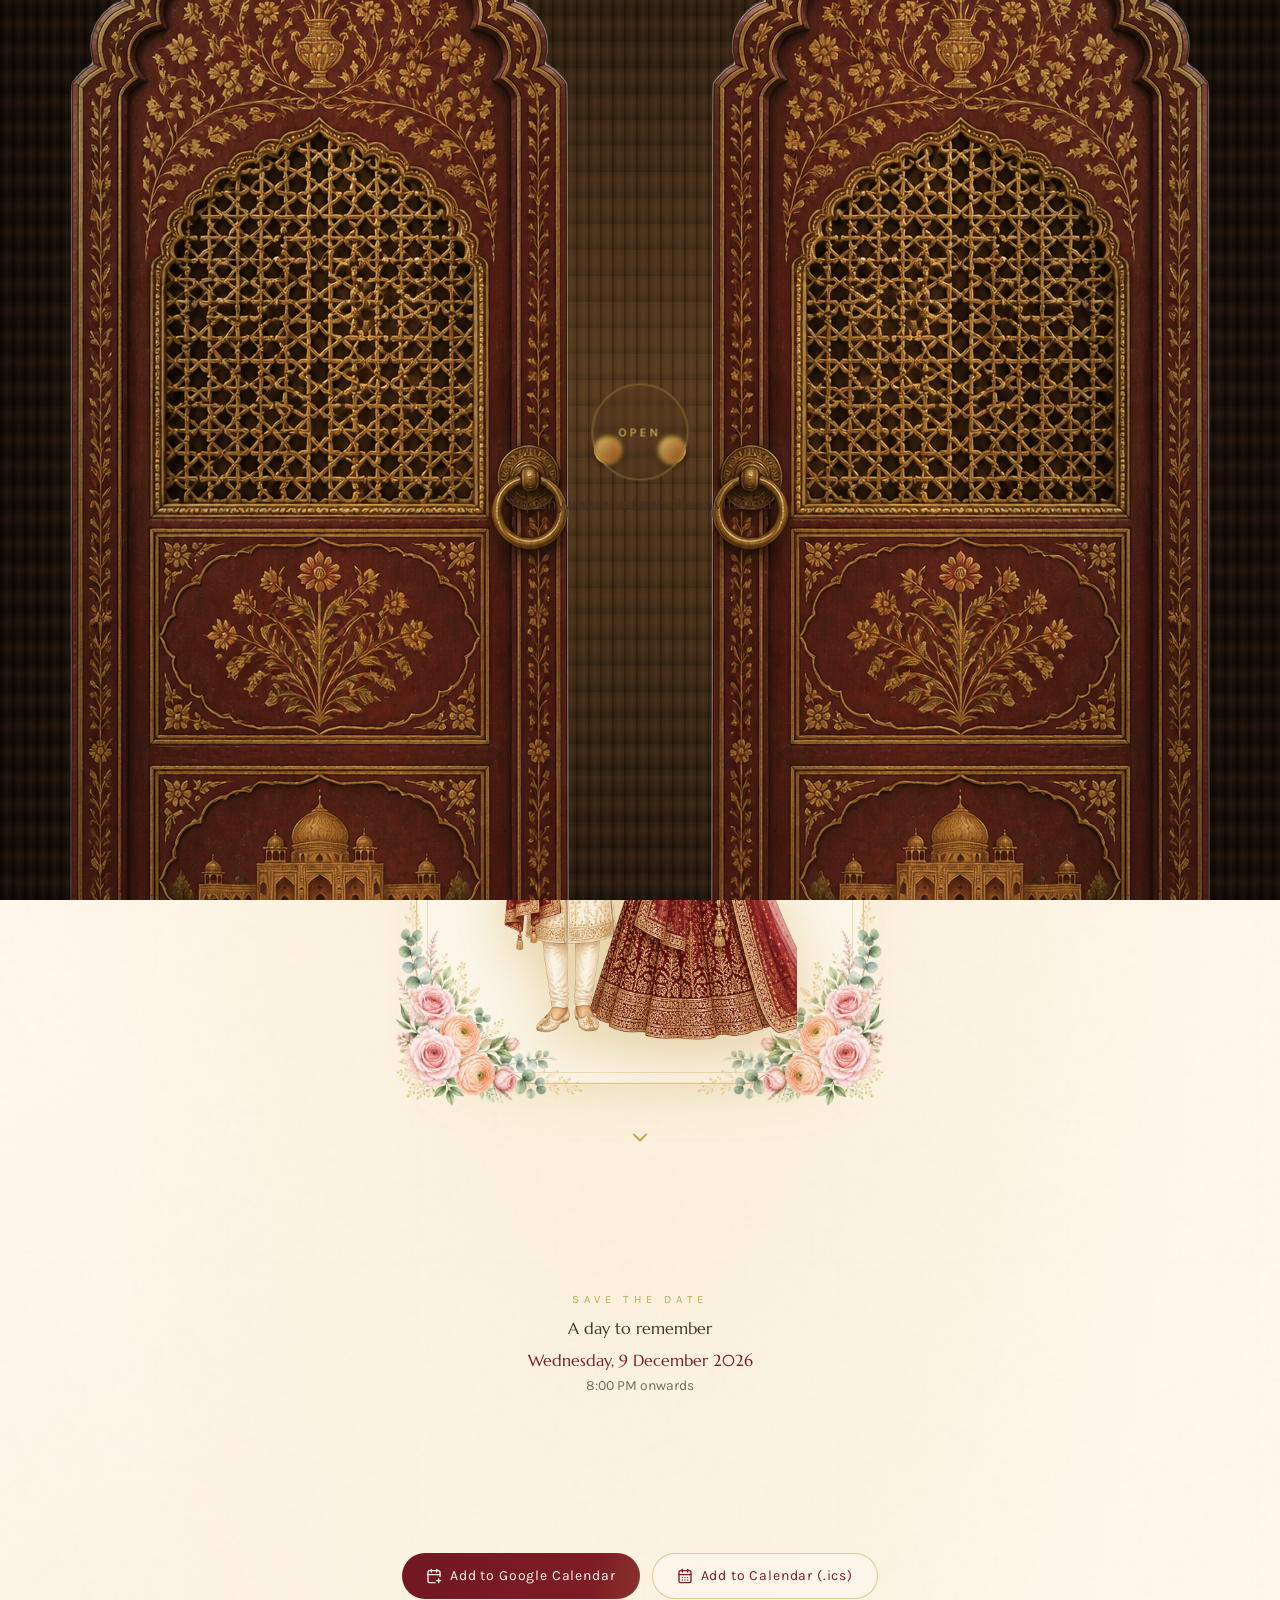
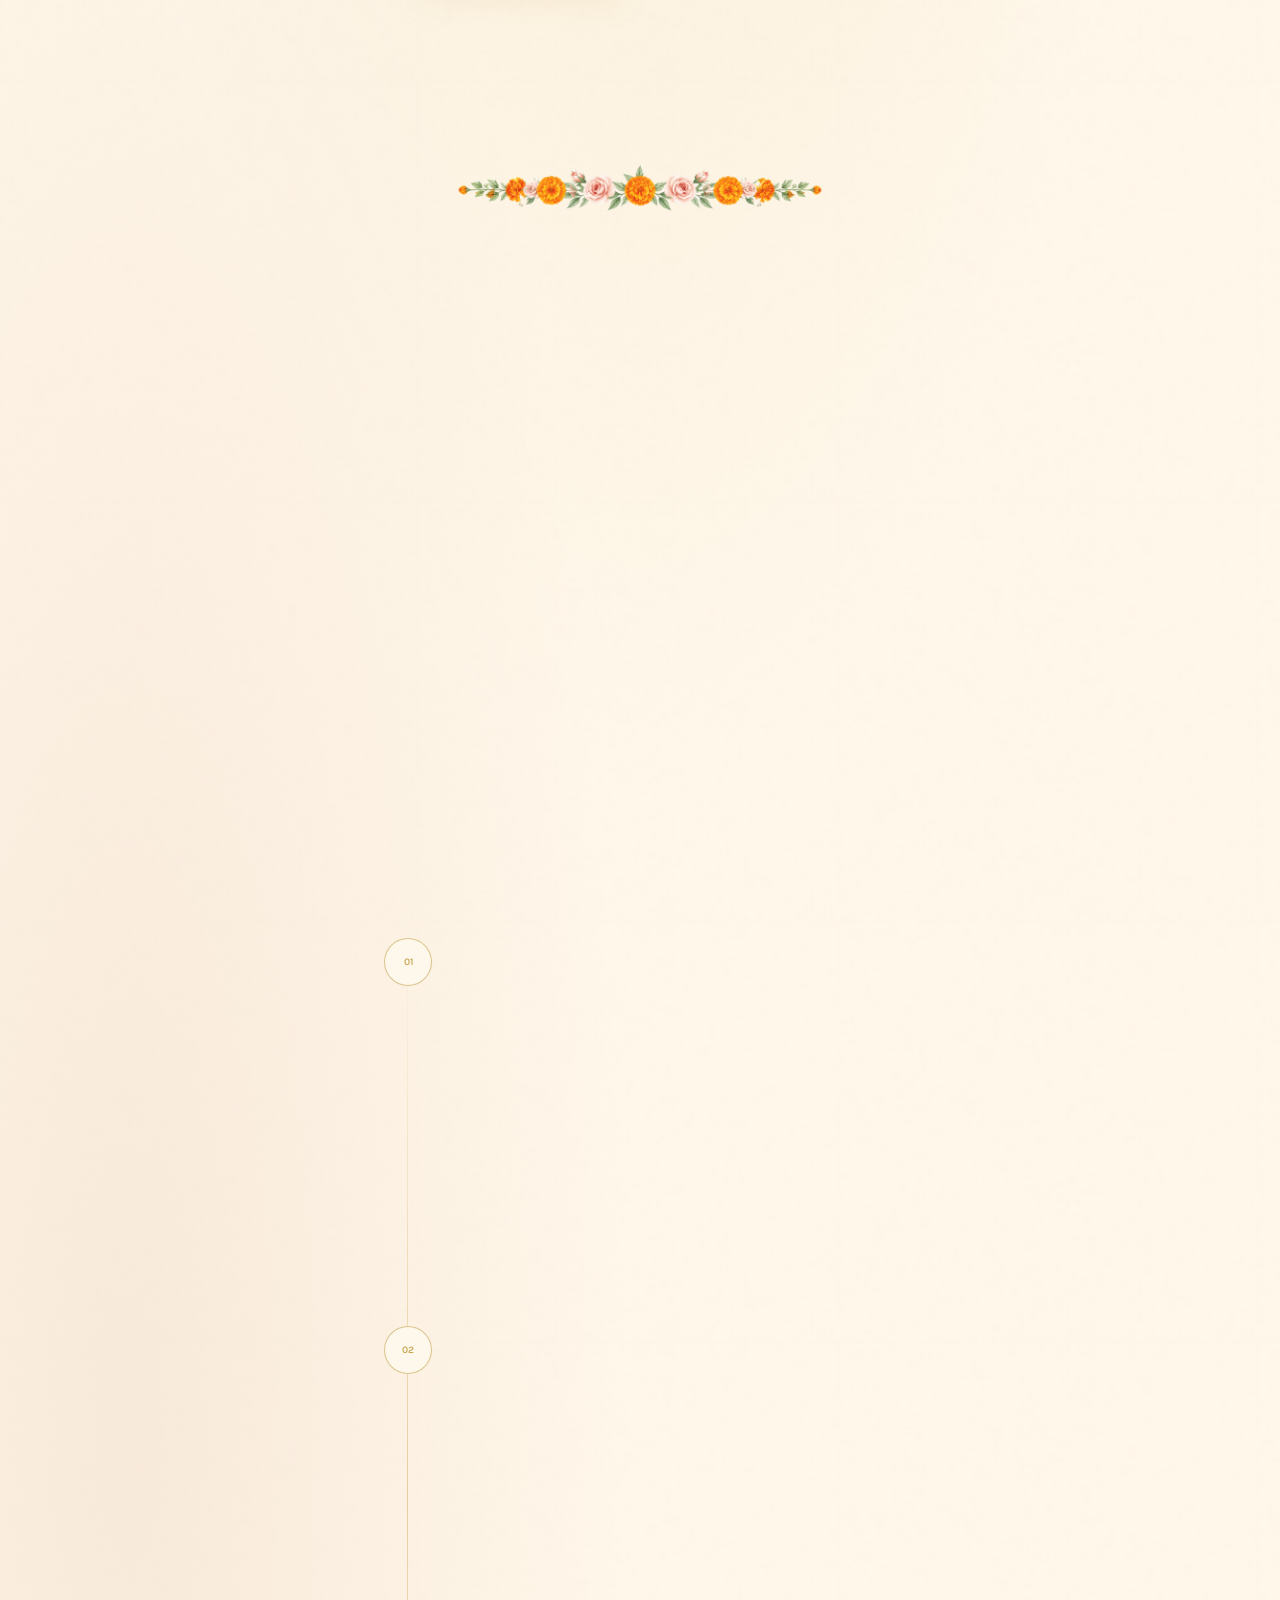
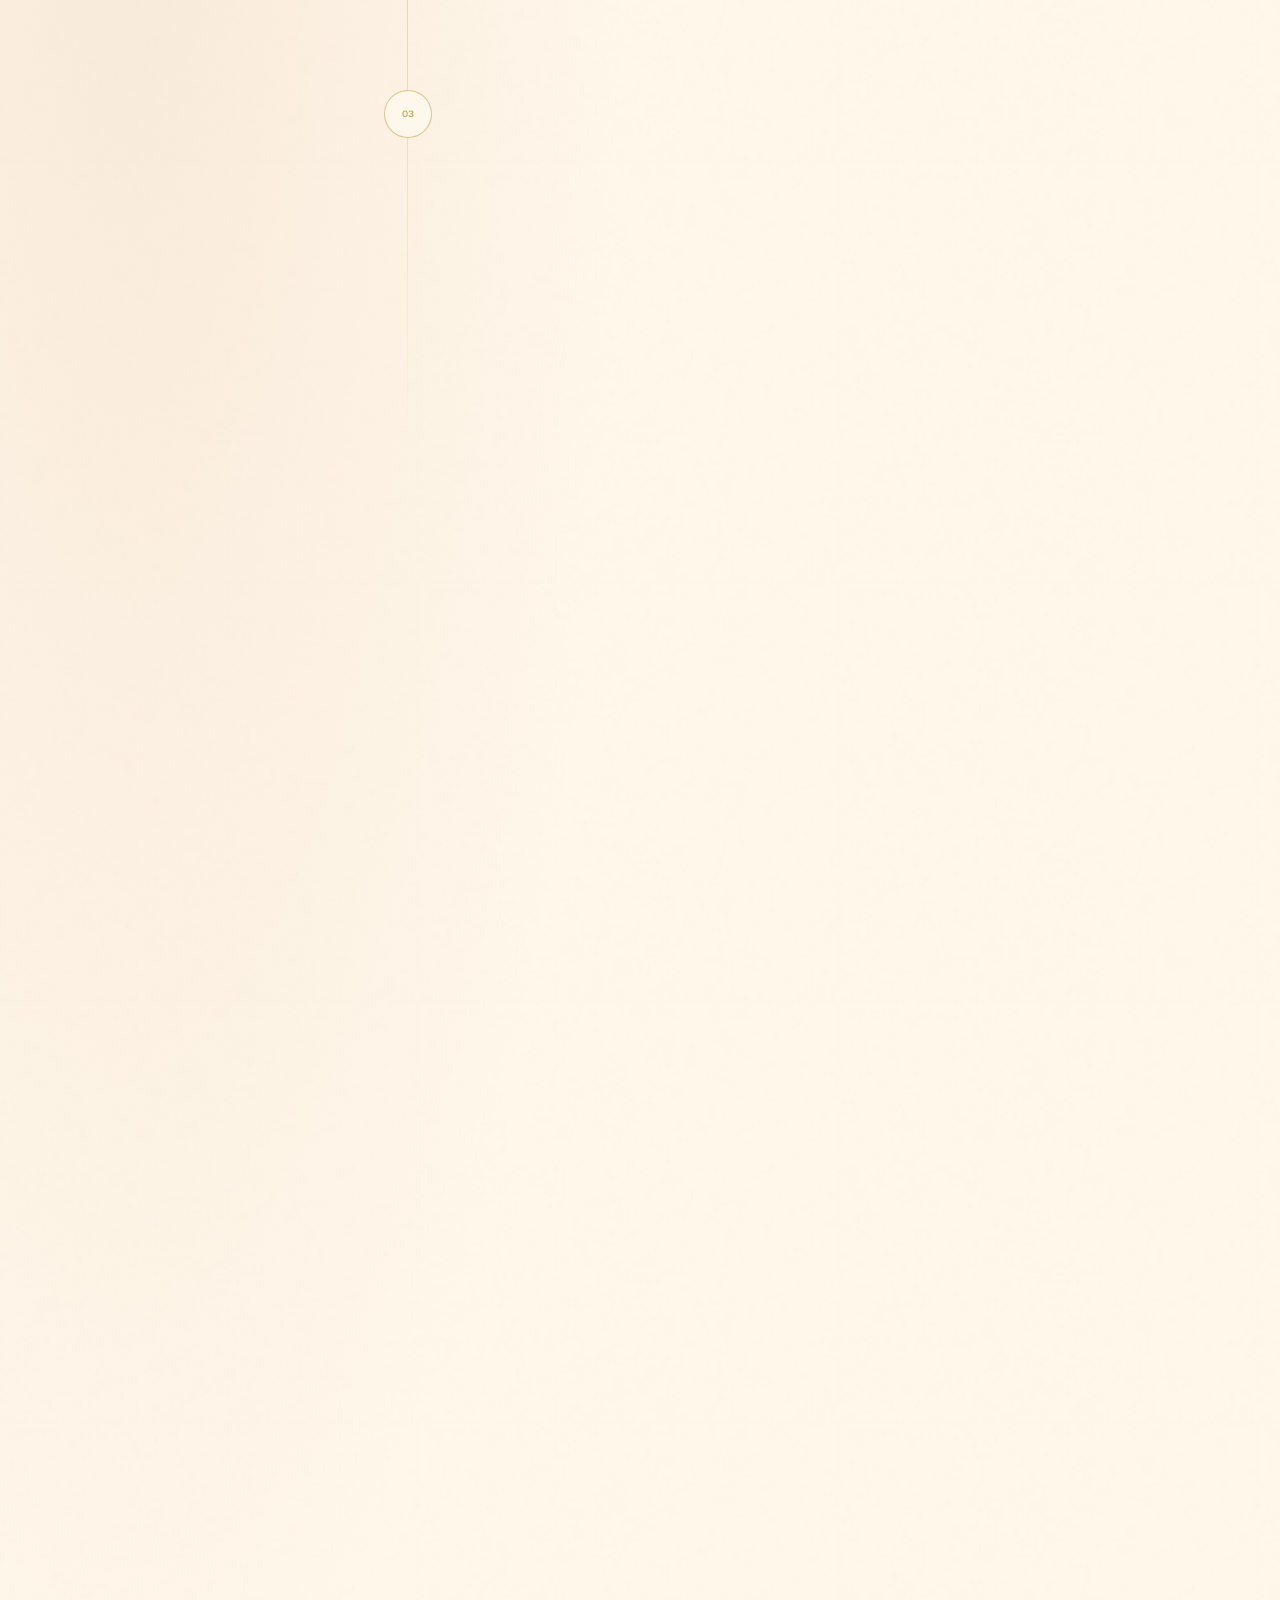
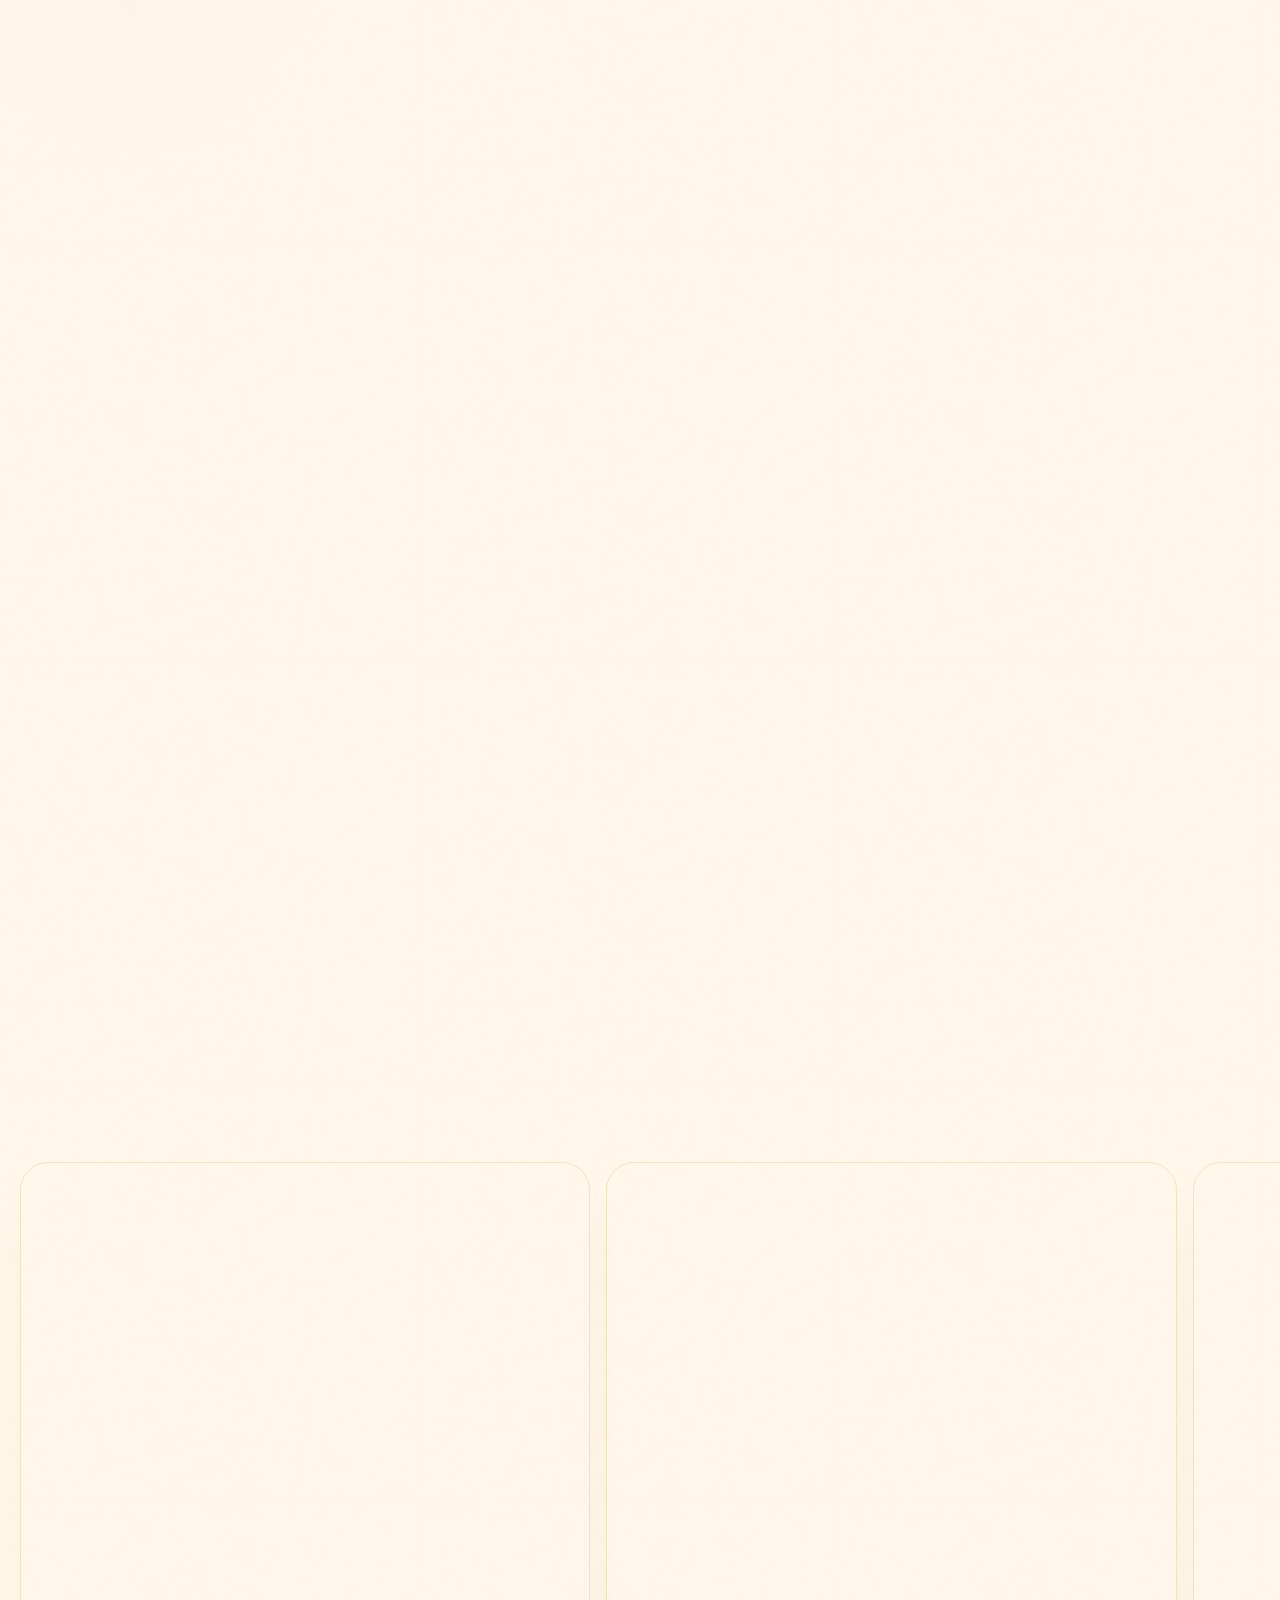
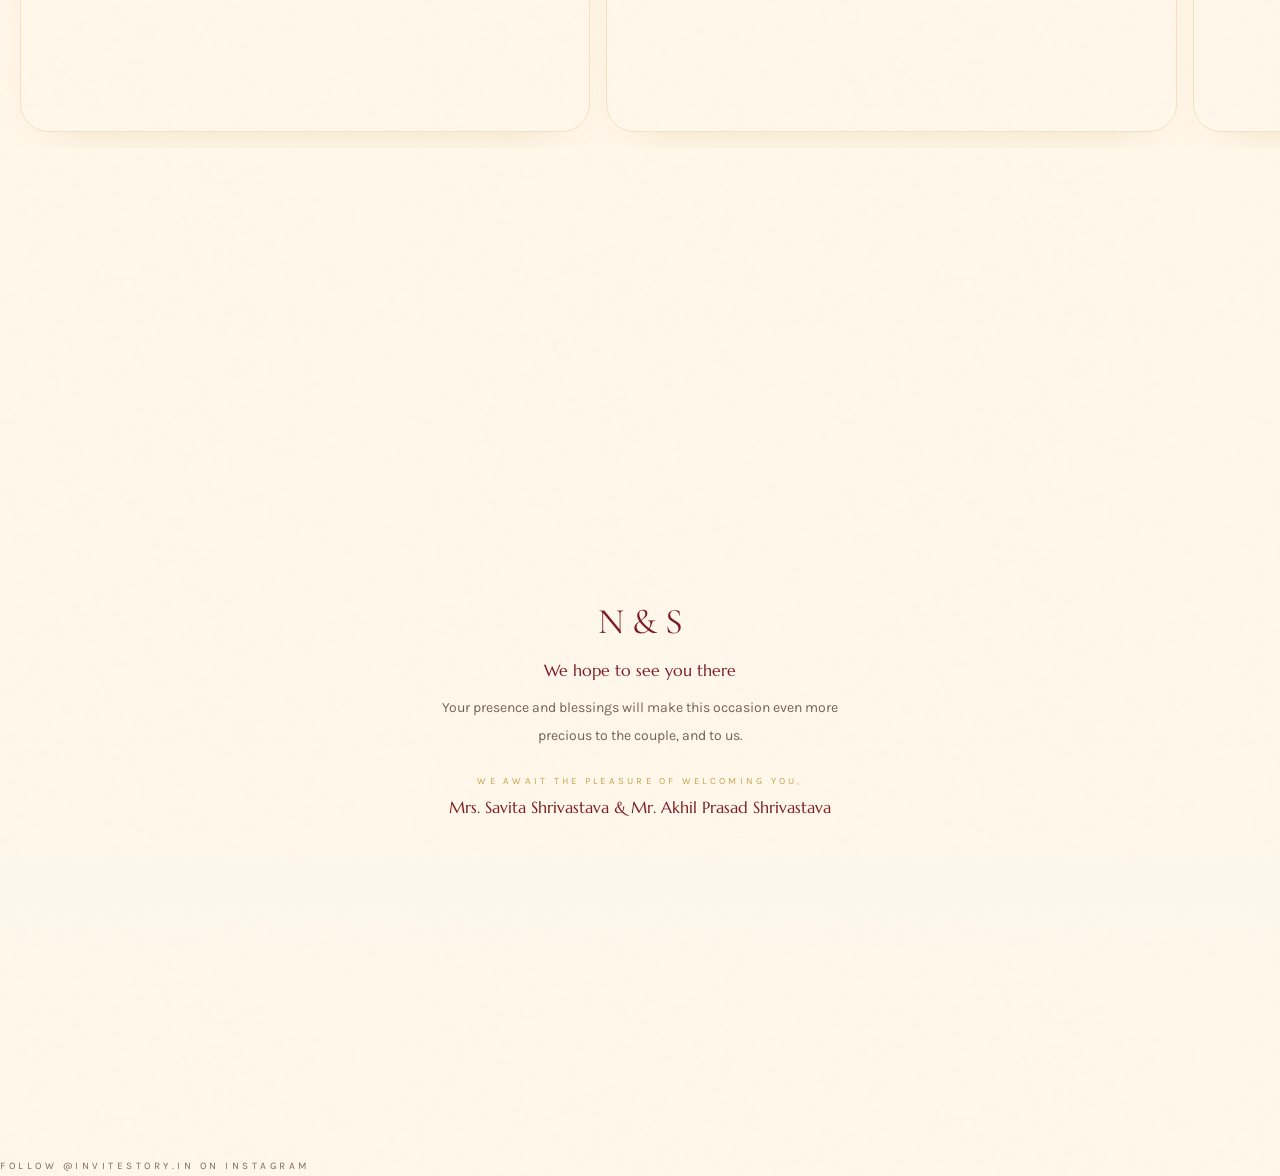
==== commit 41581f16: "Update og:image to confirmed live root og-image.jpg" ====
--- a/index.html
+++ b/index.html
@@ -13,8 +13,8 @@
     <meta property="og:site_name" content="Dr. Nikhil &amp; Dr. Shraddha Wedding Invitation" />
     <meta property="og:title" content="Dr. Nikhil &amp; Dr. Shraddha &mdash; Wedding Invitation" />
     <meta property="og:description" content="We cordially invite you to celebrate the wedding ceremony of Dr. Nikhil &amp; Dr. Shraddha on Wednesday, 9 December 2026 at Moments Resort, Hardag, Ranchi. Join us in blessing the couple as they begin their sacred journey together." />
-    <meta property="og:image" content="https://dr-nikhil-weds-dr-shradha.inviteby.top/editable/assets/og-image.jpg" />
-    <meta property="og:image:secure_url" content="https://dr-nikhil-weds-dr-shradha.inviteby.top/editable/assets/og-image.jpg" />
+    <meta property="og:image" content="https://dr-nikhil-weds-dr-shradha.inviteby.top/og-image.jpg" />
+    <meta property="og:image:secure_url" content="https://dr-nikhil-weds-dr-shradha.inviteby.top/og-image.jpg" />
     <meta property="og:image:type" content="image/jpeg" />
     <meta property="og:image:width" content="1200" />
     <meta property="og:image:height" content="630" />
@@ -26,7 +26,7 @@
     <meta name="twitter:url" content="https://dr-nikhil-weds-dr-shradha.inviteby.top/" />
     <meta name="twitter:title" content="Dr. Nikhil &amp; Dr. Shraddha &mdash; Wedding Invitation" />
     <meta name="twitter:description" content="We cordially invite you to celebrate the wedding ceremony of Dr. Nikhil &amp; Dr. Shraddha on Wednesday, 9 December 2026 at Moments Resort, Hardag, Ranchi. #NikhilWedsShraddha" />
-    <meta name="twitter:image" content="https://dr-nikhil-weds-dr-shradha.inviteby.top/editable/assets/og-image.jpg" />
+    <meta name="twitter:image" content="https://dr-nikhil-weds-dr-shradha.inviteby.top/og-image.jpg" />
     <meta name="twitter:image:alt" content="Royal Wedding Invitation: Dr. Nikhil &amp; Dr. Shraddha &mdash; 9 December 2026" />
 
     <script src="./editable/wedding-data.js"></script>
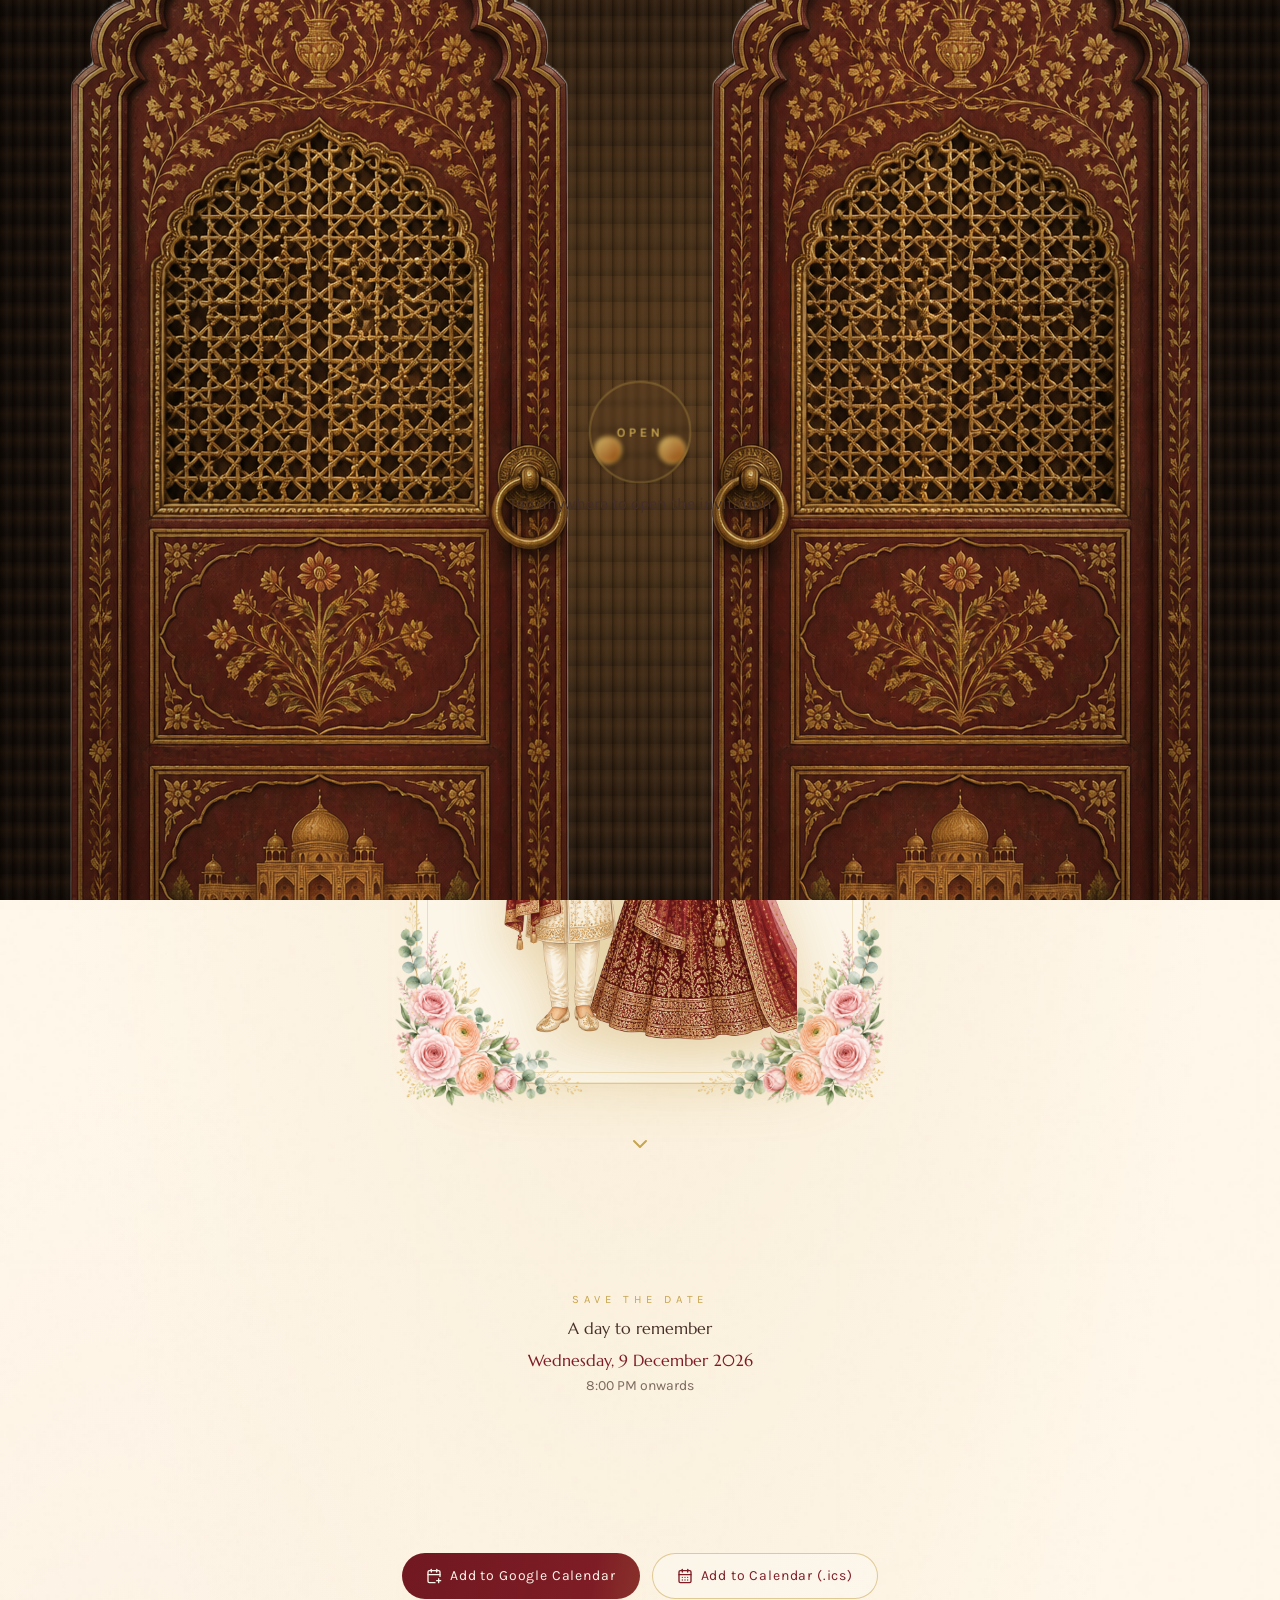
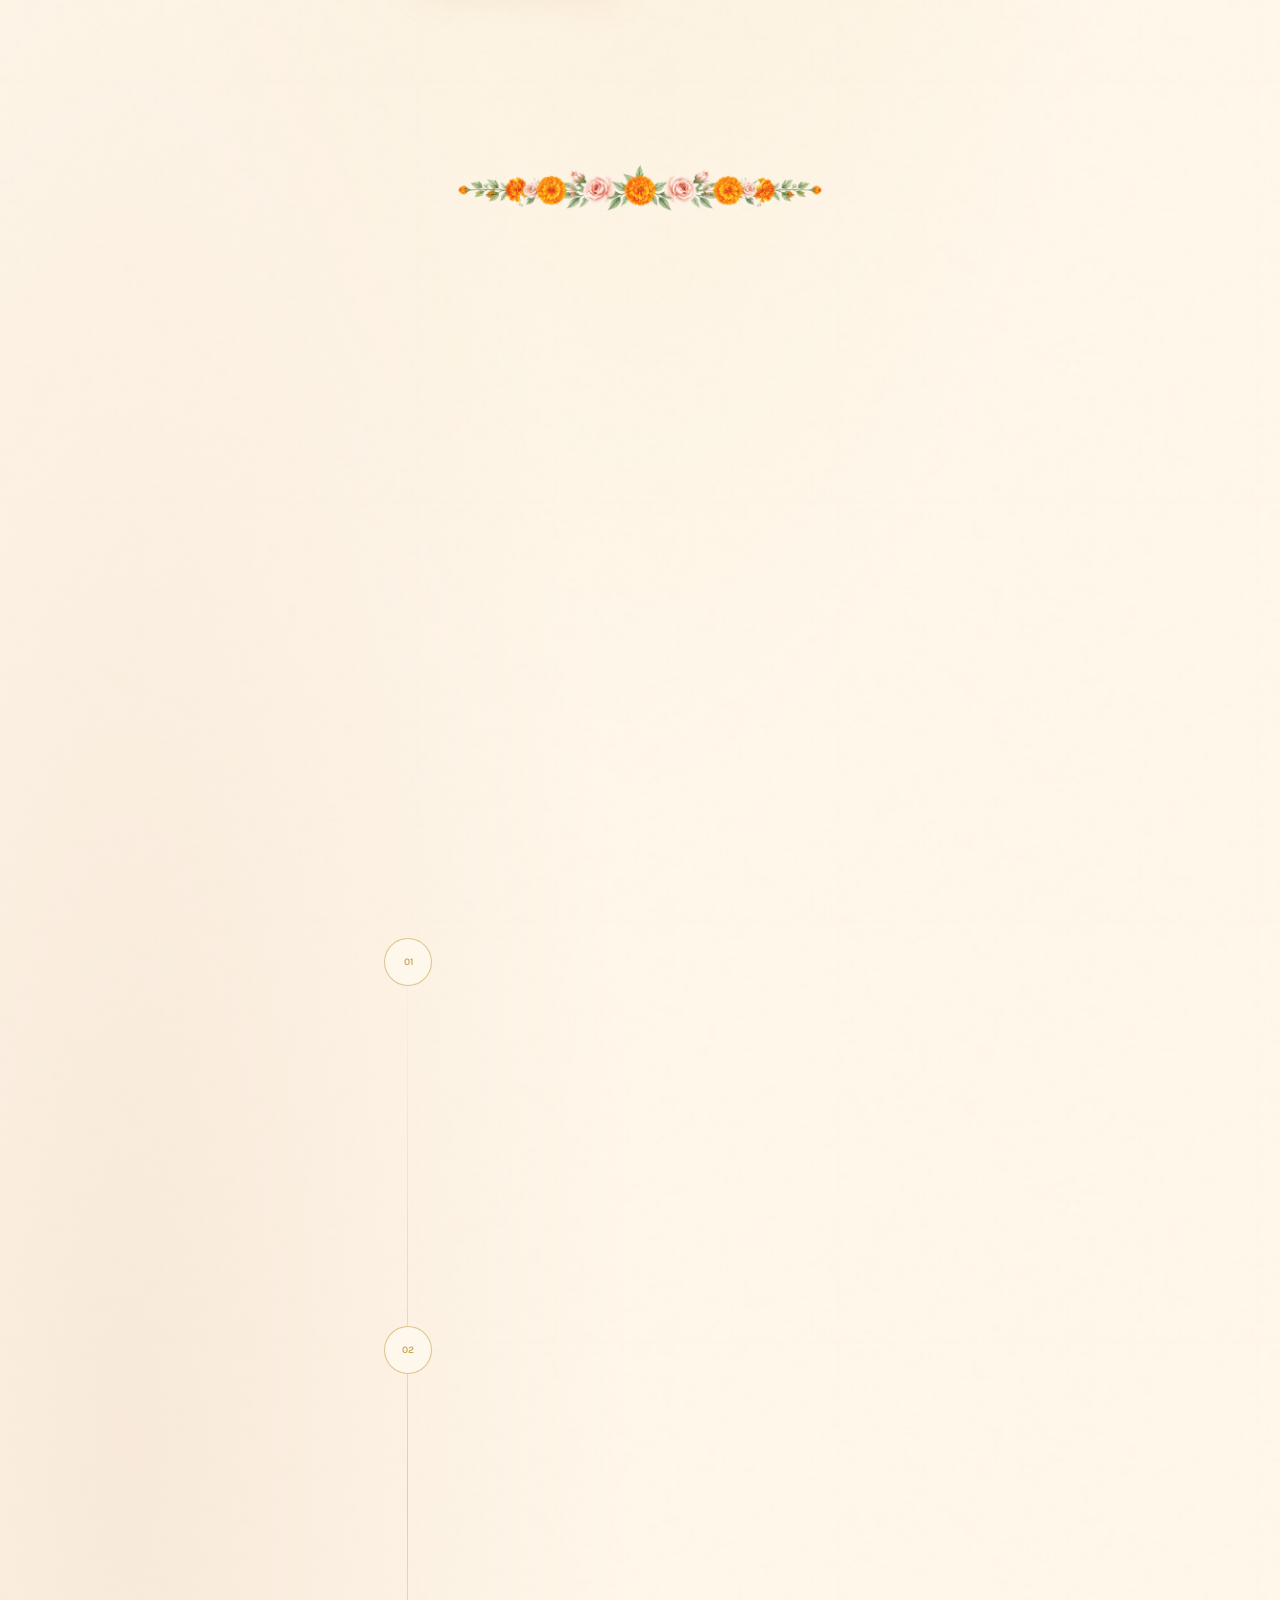
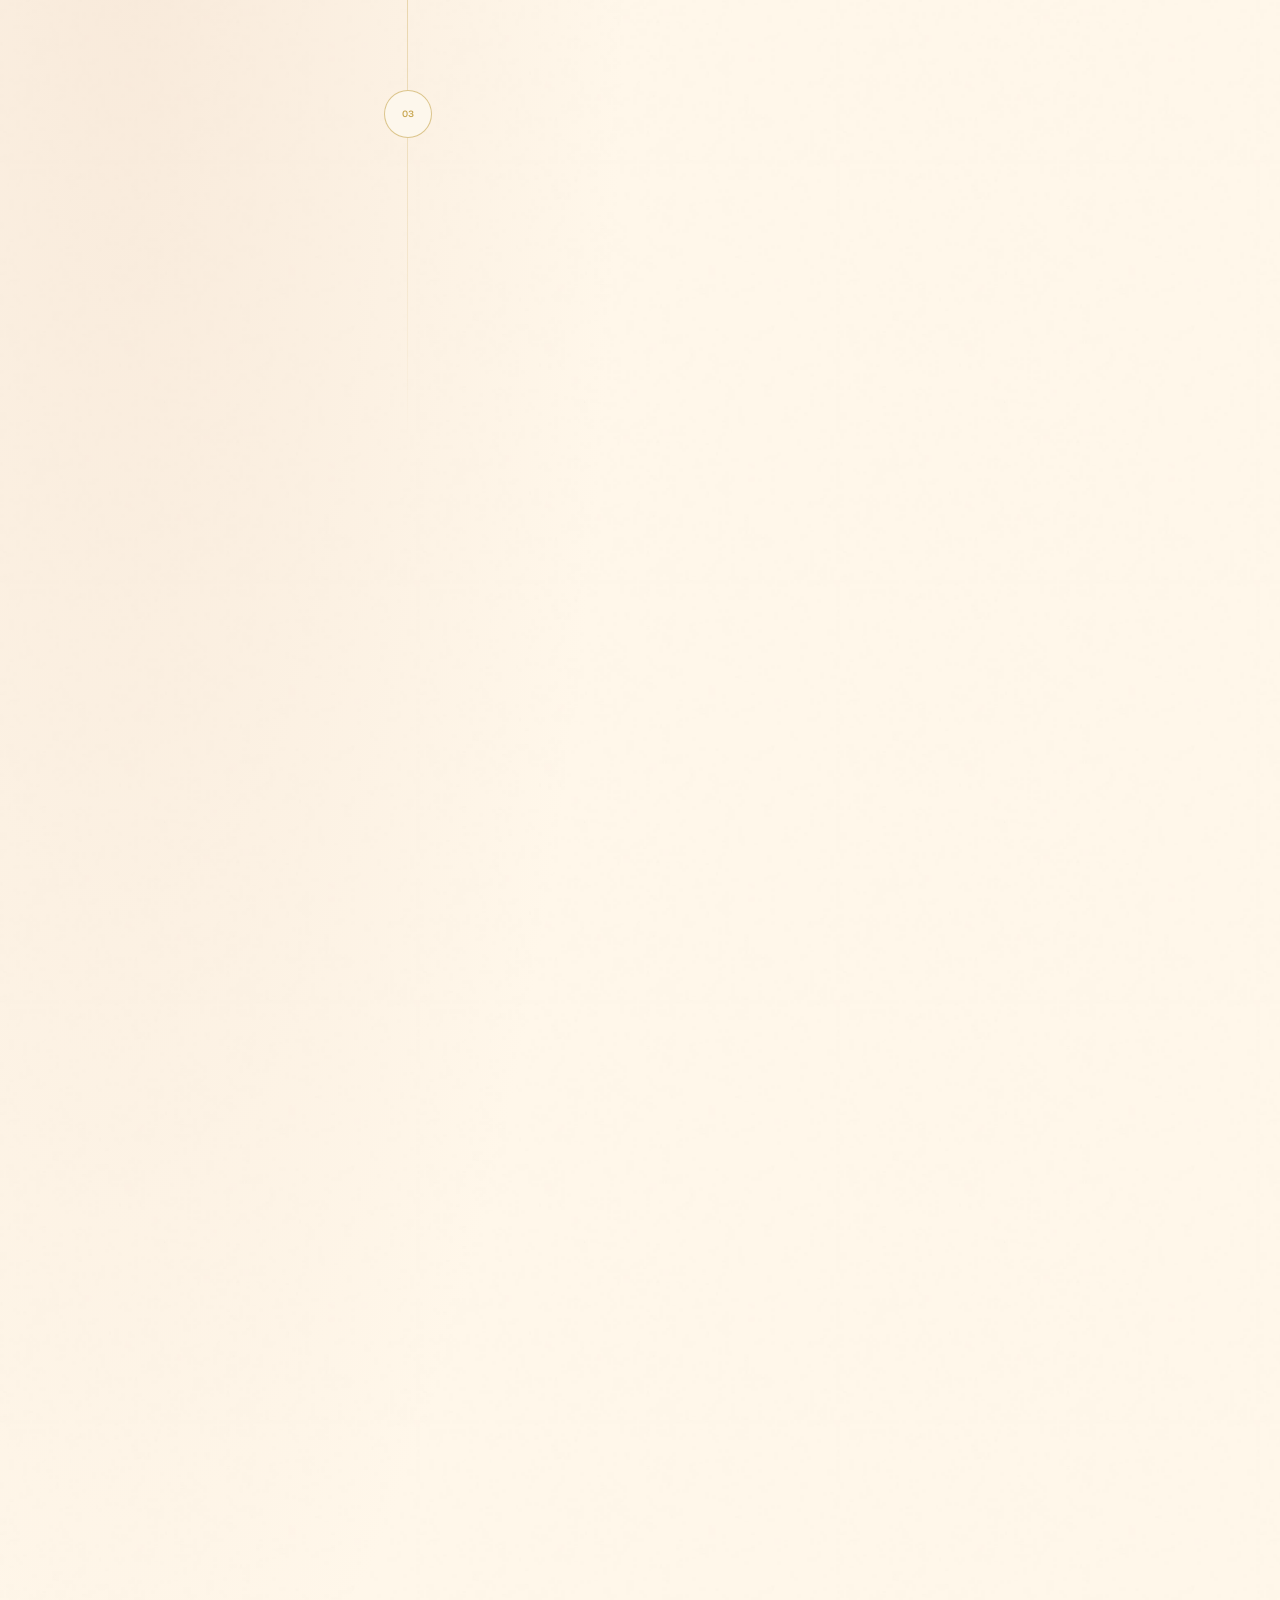
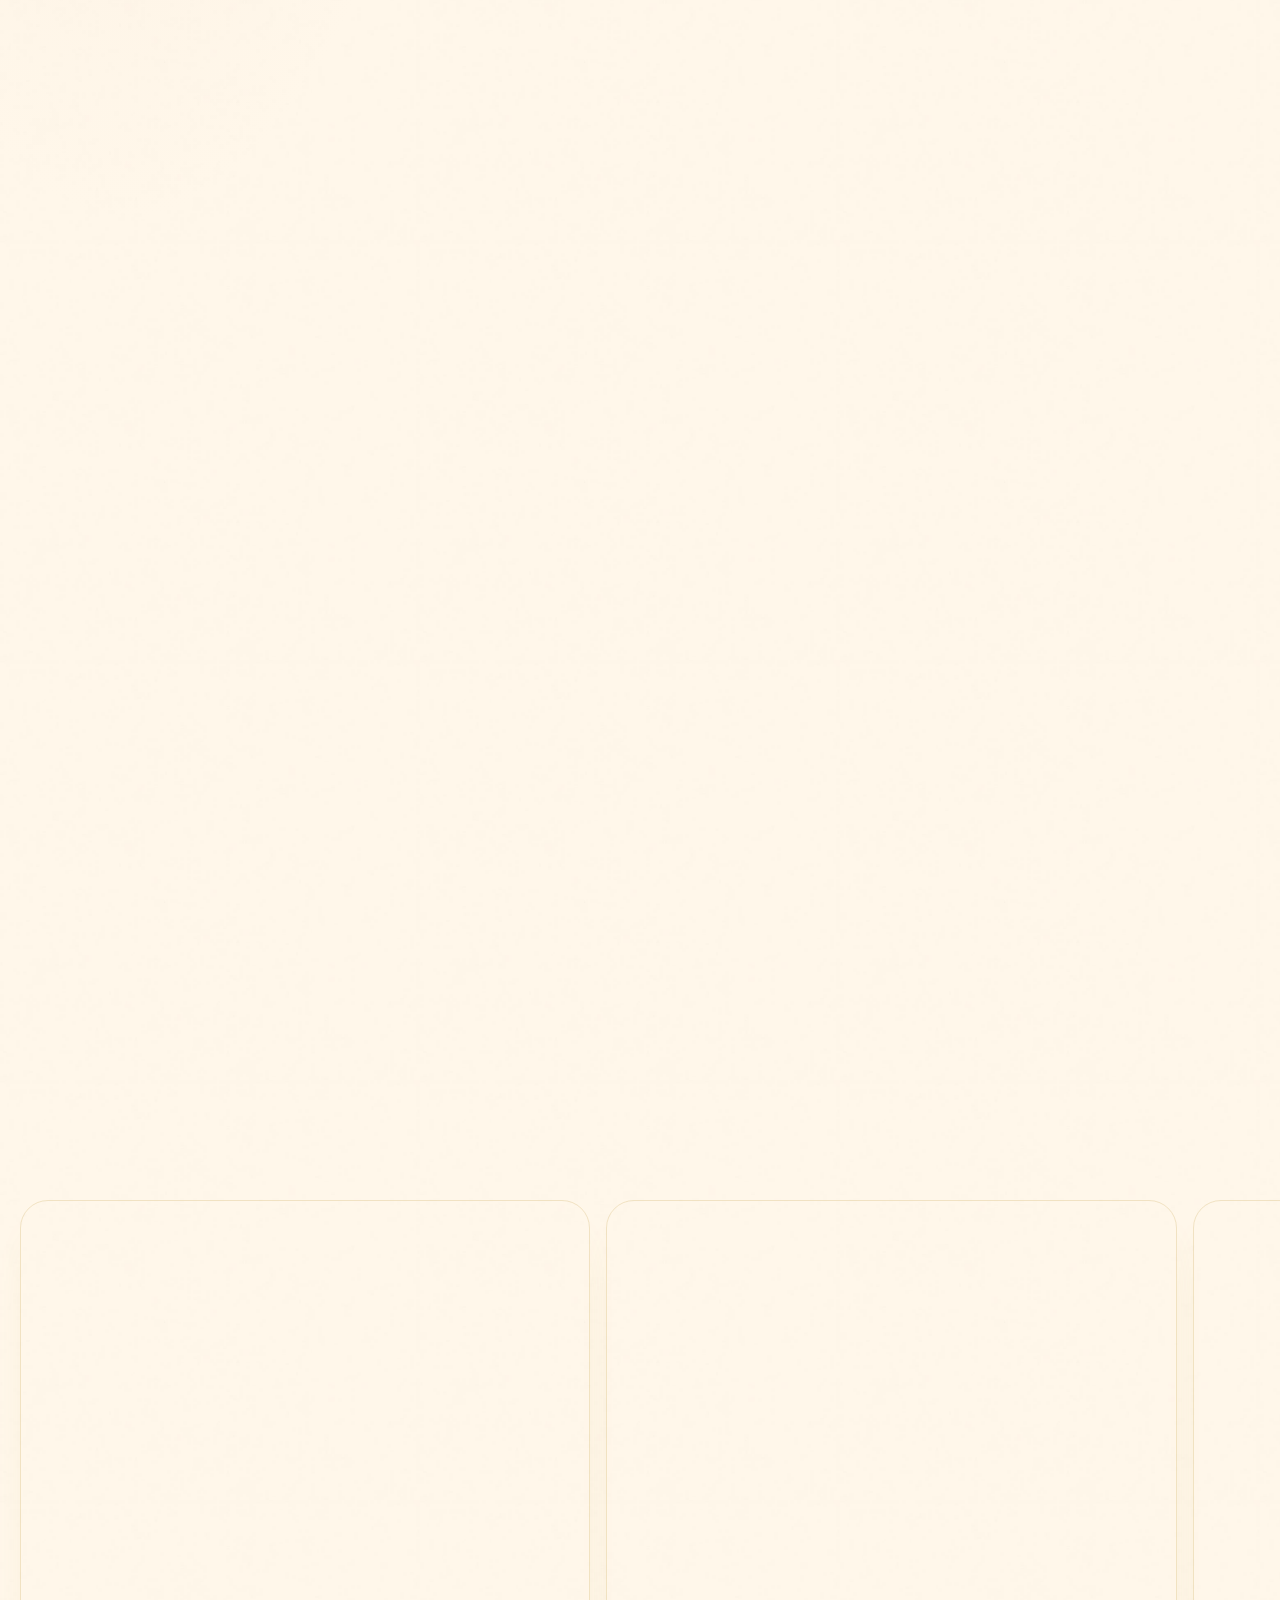
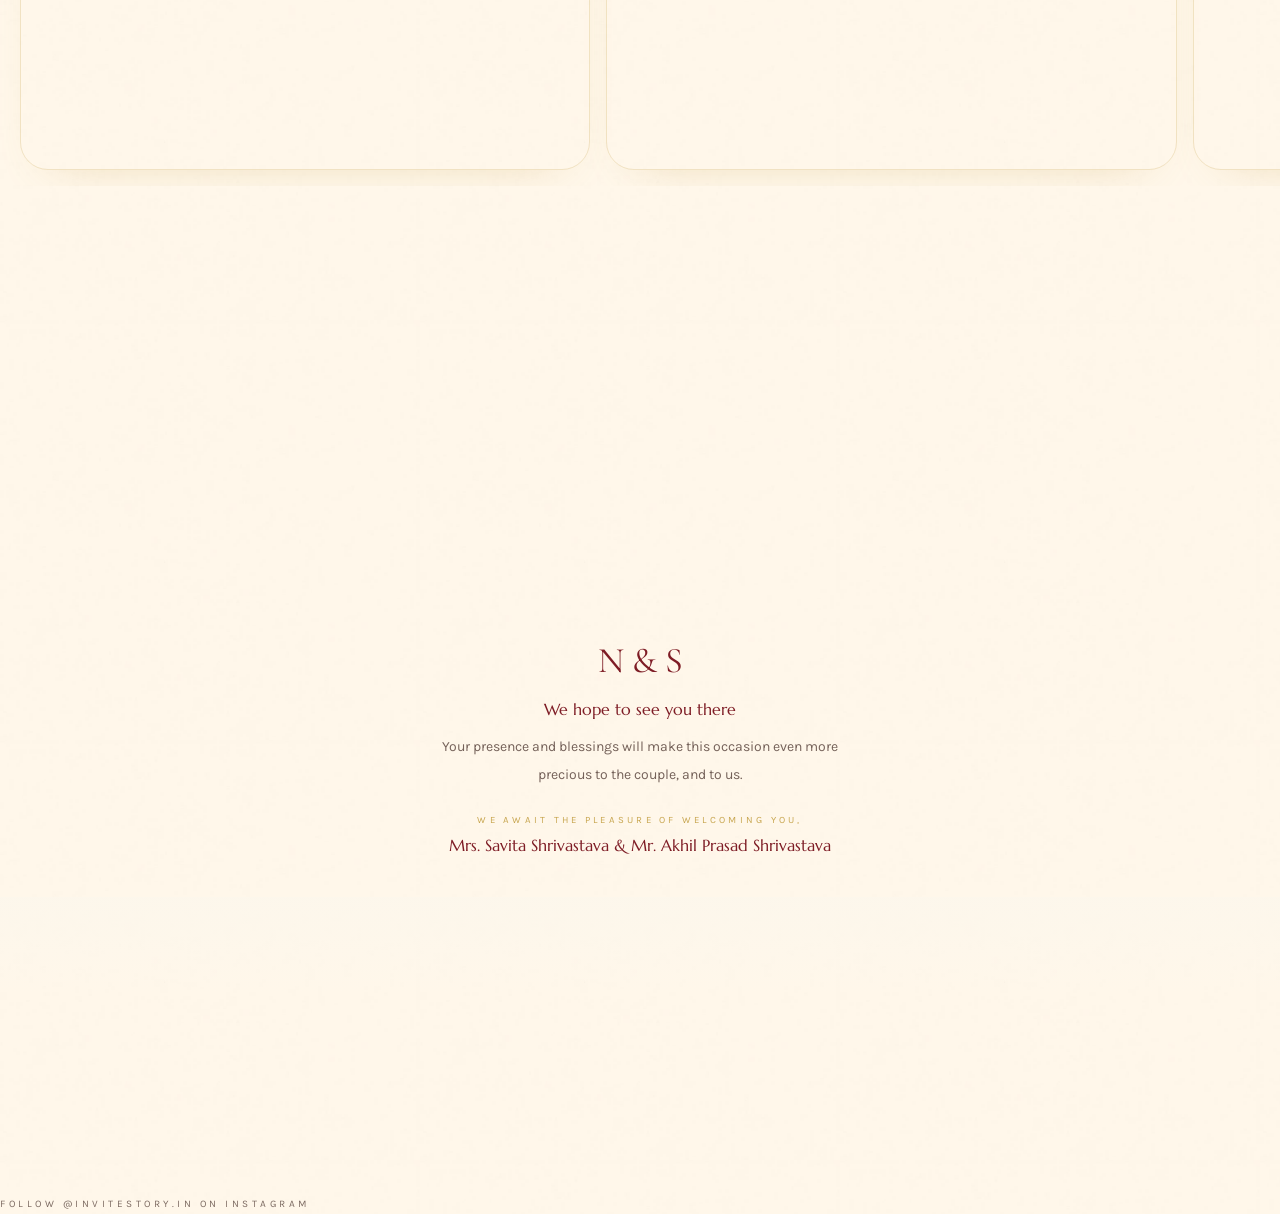
==== commit 1aa70b27: "Enlarge event dates and redesign social preview card - Event date chips in The celebrations: 0.58rem" ====
--- a/index.html
+++ b/index.html
@@ -4,30 +4,34 @@
     <meta charset="UTF-8" />
     <meta name="viewport" content="width=device-width, initial-scale=1.0, viewport-fit=cover" />
     <title>Dr. Nikhil &amp; Dr. Shraddha &mdash; Wedding Invitation</title>
-    <meta name="description" content="We cordially invite you to celebrate the wedding ceremony of Dr. Nikhil &amp; Dr. Shraddha on Wednesday, 9 December 2026 at Moments Resort, Hardag, Ranchi. #NikhilWedsShraddha" />
+    <meta name="description" content="Together with their families, Dr. Nikhil &amp; Dr. Shraddha invite you to their wedding on Wednesday, 9 December 2026 at Moments Resort, Hardag, Ranchi. #NikhilWedsShraddha" />
     <link rel="icon" type="image/x-icon" href="./favicon.ico" />
+    <link rel="canonical" href="https://dr-nikhil-weds-dr-shradha.inviteby.top/" />
 
     <!-- Open Graph / Facebook / WhatsApp -->
     <meta property="og:type" content="website" />
     <meta property="og:url" content="https://dr-nikhil-weds-dr-shradha.inviteby.top/" />
     <meta property="og:site_name" content="Dr. Nikhil &amp; Dr. Shraddha Wedding Invitation" />
-    <meta property="og:title" content="Dr. Nikhil &amp; Dr. Shraddha &mdash; Wedding Invitation" />
-    <meta property="og:description" content="We cordially invite you to celebrate the wedding ceremony of Dr. Nikhil &amp; Dr. Shraddha on Wednesday, 9 December 2026 at Moments Resort, Hardag, Ranchi. Join us in blessing the couple as they begin their sacred journey together." />
+    <meta property="og:title" content="Dr. Nikhil &amp; Dr. Shraddha — Wedding Invitation" />
+    <meta property="og:description" content="Together with their families, Dr. Nikhil &amp; Dr. Shraddha request the pleasure of your company at their wedding on Wednesday, 9 December 2026 at Moments Resort, Hardag, Ranchi. Engagement 21 Nov · Tilak 5 Dec · Haldi &amp; Sangeet 8 Dec." />
     <meta property="og:image" content="https://dr-nikhil-weds-dr-shradha.inviteby.top/og-image.jpg" />
     <meta property="og:image:secure_url" content="https://dr-nikhil-weds-dr-shradha.inviteby.top/og-image.jpg" />
     <meta property="og:image:type" content="image/jpeg" />
     <meta property="og:image:width" content="1200" />
     <meta property="og:image:height" content="630" />
-    <meta property="og:image:alt" content="Royal Wedding Invitation: Dr. Nikhil &amp; Dr. Shraddha &mdash; 9 December 2026" />
+    <meta property="og:image:alt" content="Wedding invitation for Dr. Nikhil &amp; Dr. Shraddha — Wednesday, 9 December 2026 at Moments Resort, Hardag, Ranchi" />
+    <meta property="og:logo" content="https://dr-nikhil-weds-dr-shradha.inviteby.top/og-logo.png" />
+    <meta property="og:logo:width" content="512" />
+    <meta property="og:logo:height" content="512" />
     <meta property="og:locale" content="en_IN" />
 
     <!-- Twitter Card -->
     <meta name="twitter:card" content="summary_large_image" />
     <meta name="twitter:url" content="https://dr-nikhil-weds-dr-shradha.inviteby.top/" />
-    <meta name="twitter:title" content="Dr. Nikhil &amp; Dr. Shraddha &mdash; Wedding Invitation" />
-    <meta name="twitter:description" content="We cordially invite you to celebrate the wedding ceremony of Dr. Nikhil &amp; Dr. Shraddha on Wednesday, 9 December 2026 at Moments Resort, Hardag, Ranchi. #NikhilWedsShraddha" />
+    <meta name="twitter:title" content="Dr. Nikhil &amp; Dr. Shraddha — Wedding Invitation" />
+    <meta name="twitter:description" content="Together with their families, Dr. Nikhil &amp; Dr. Shraddha invite you to their wedding on Wednesday, 9 December 2026 at Moments Resort, Hardag, Ranchi. #NikhilWedsShraddha" />
     <meta name="twitter:image" content="https://dr-nikhil-weds-dr-shradha.inviteby.top/og-image.jpg" />
-    <meta name="twitter:image:alt" content="Royal Wedding Invitation: Dr. Nikhil &amp; Dr. Shraddha &mdash; 9 December 2026" />
+    <meta name="twitter:image:alt" content="Wedding invitation for Dr. Nikhil &amp; Dr. Shraddha — 9 December 2026, Ranchi" />
 
     <script src="./editable/wedding-data.js"></script>
     <script type="module" crossorigin src="./assets/index-BrMSd8jH.js"></script>
@@ -52,6 +56,19 @@
           margin: 0.35rem 0 !important;
         }
       }
+
+      /* Event date chips in "The celebrations" — larger + bold */
+      #events article > p:first-of-type {
+        font-size: 0.95rem !important;
+        font-weight: 700 !important;
+        letter-spacing: 0.16em !important;
+        line-height: 1.4 !important;
+      }
+      @media (min-width: 640px) {
+        #events article > p:first-of-type {
+          font-size: 1.05rem !important;
+        }
+      }
     </style>
   </head>
   <body>
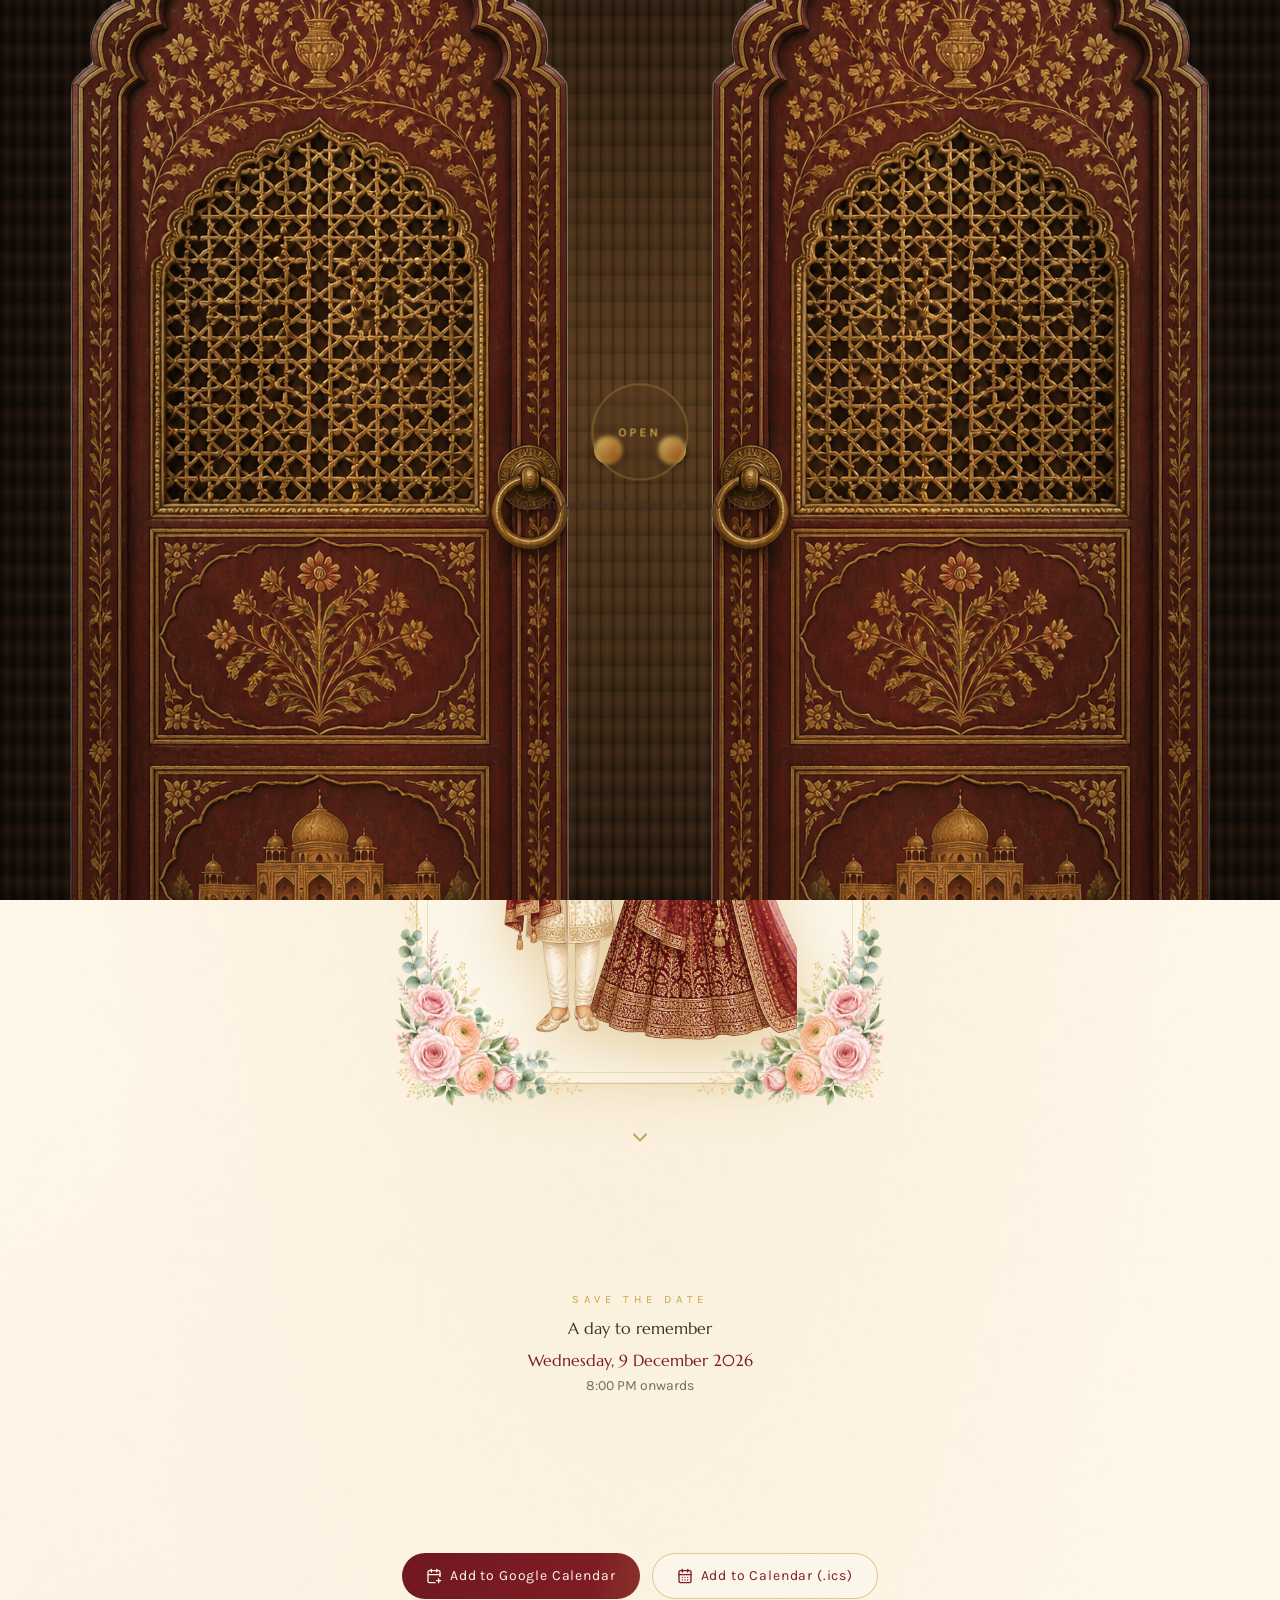
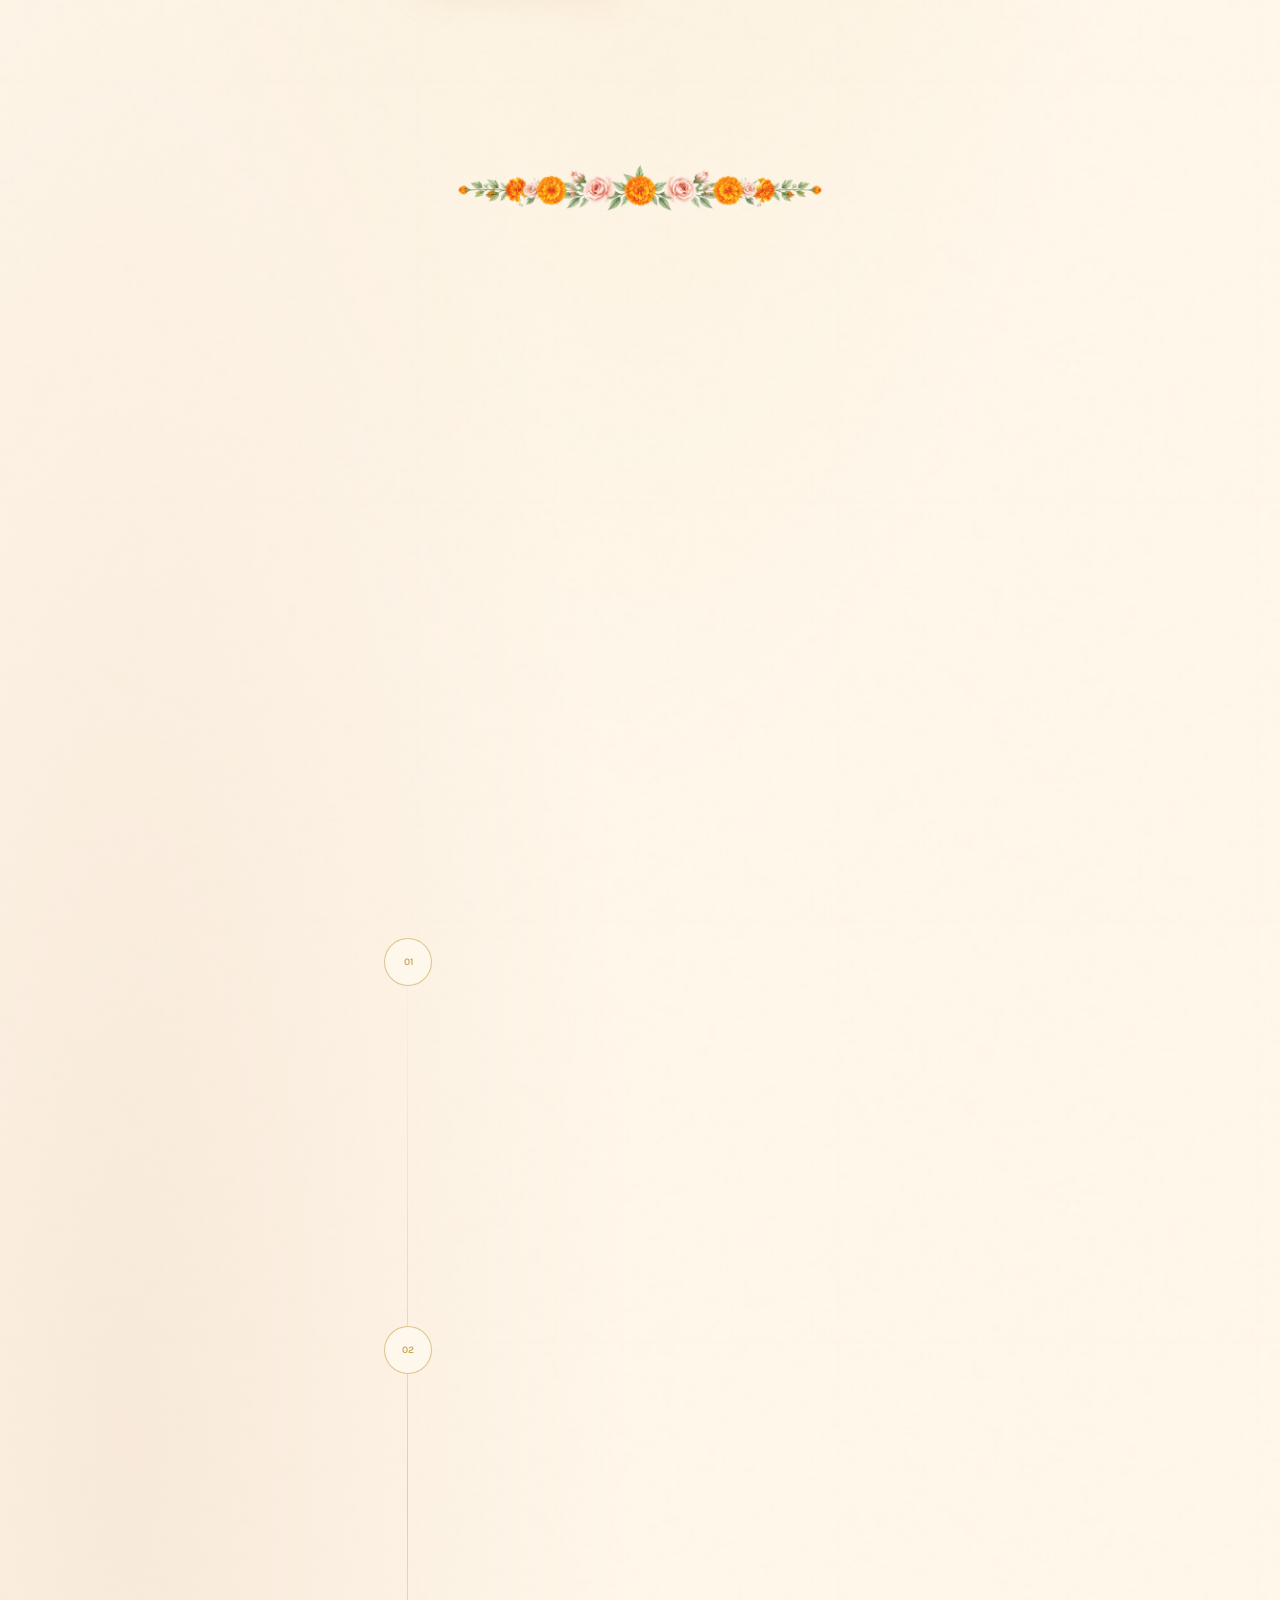
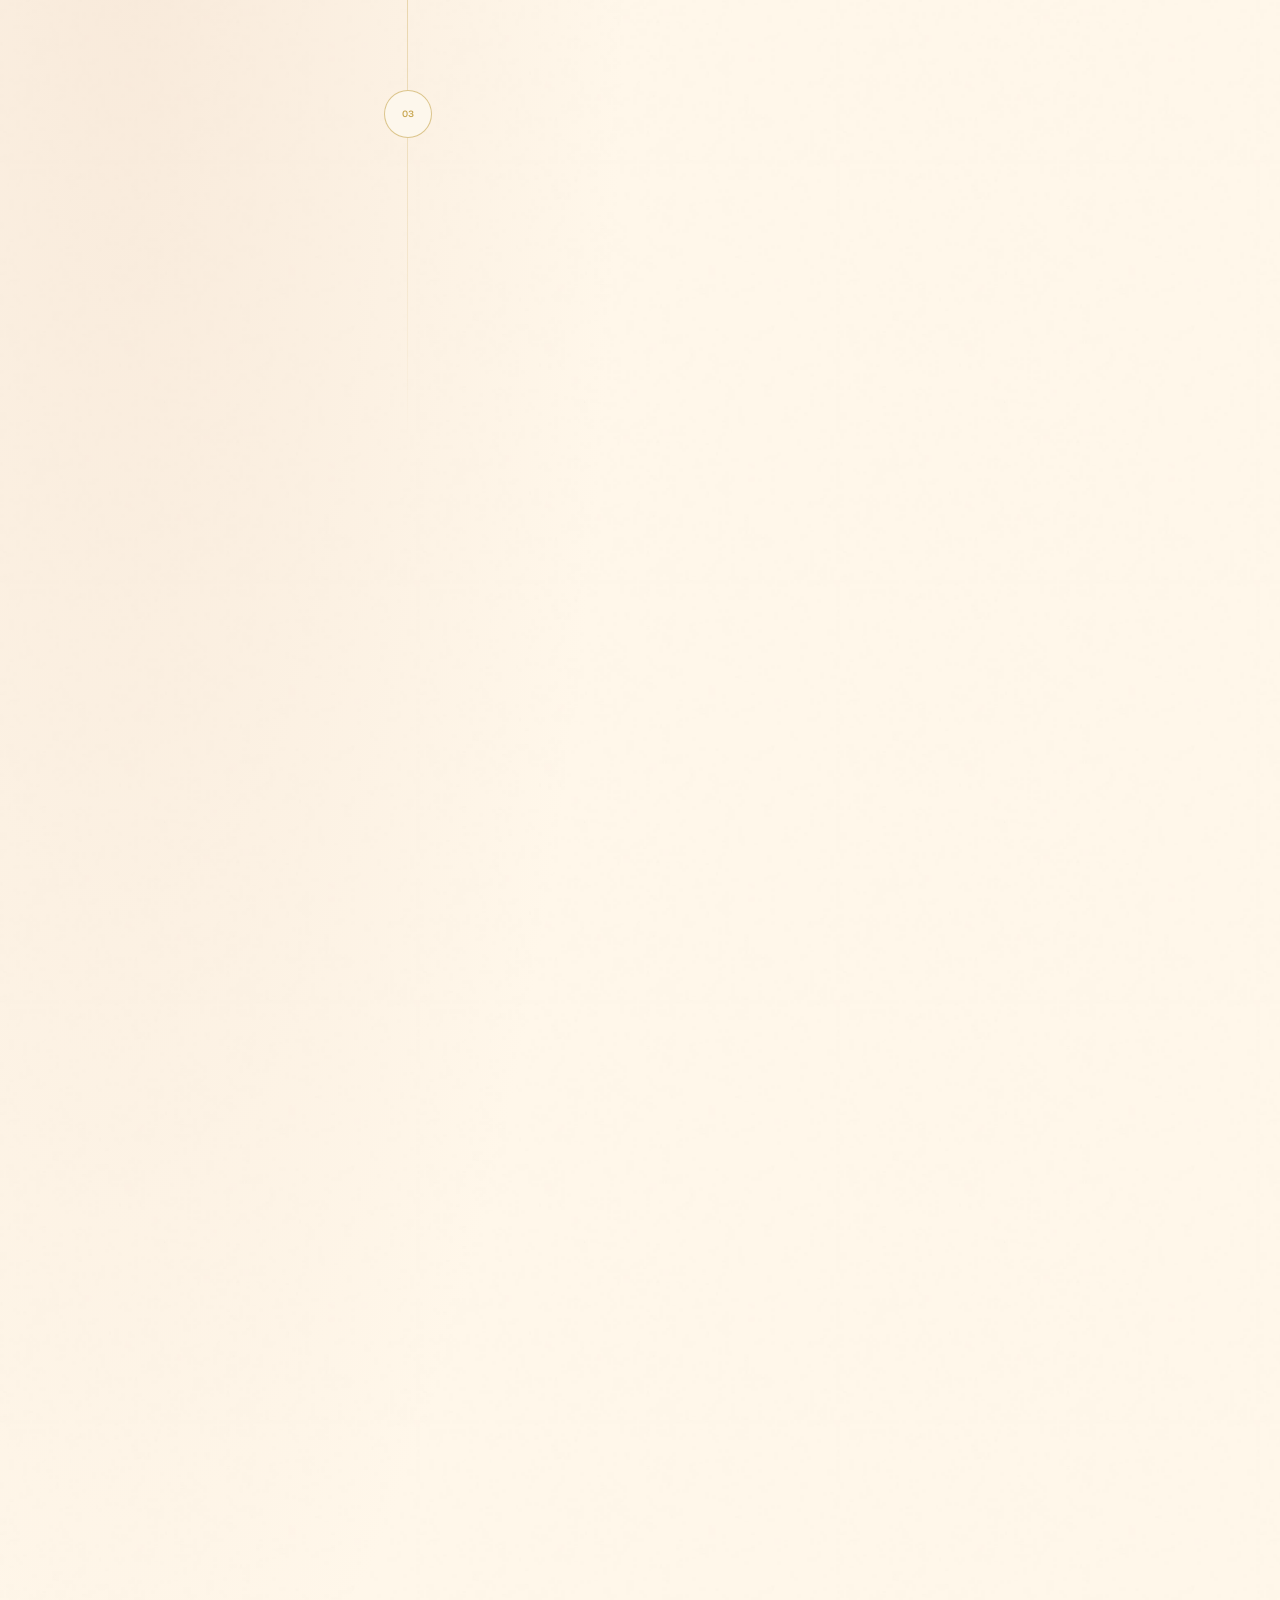
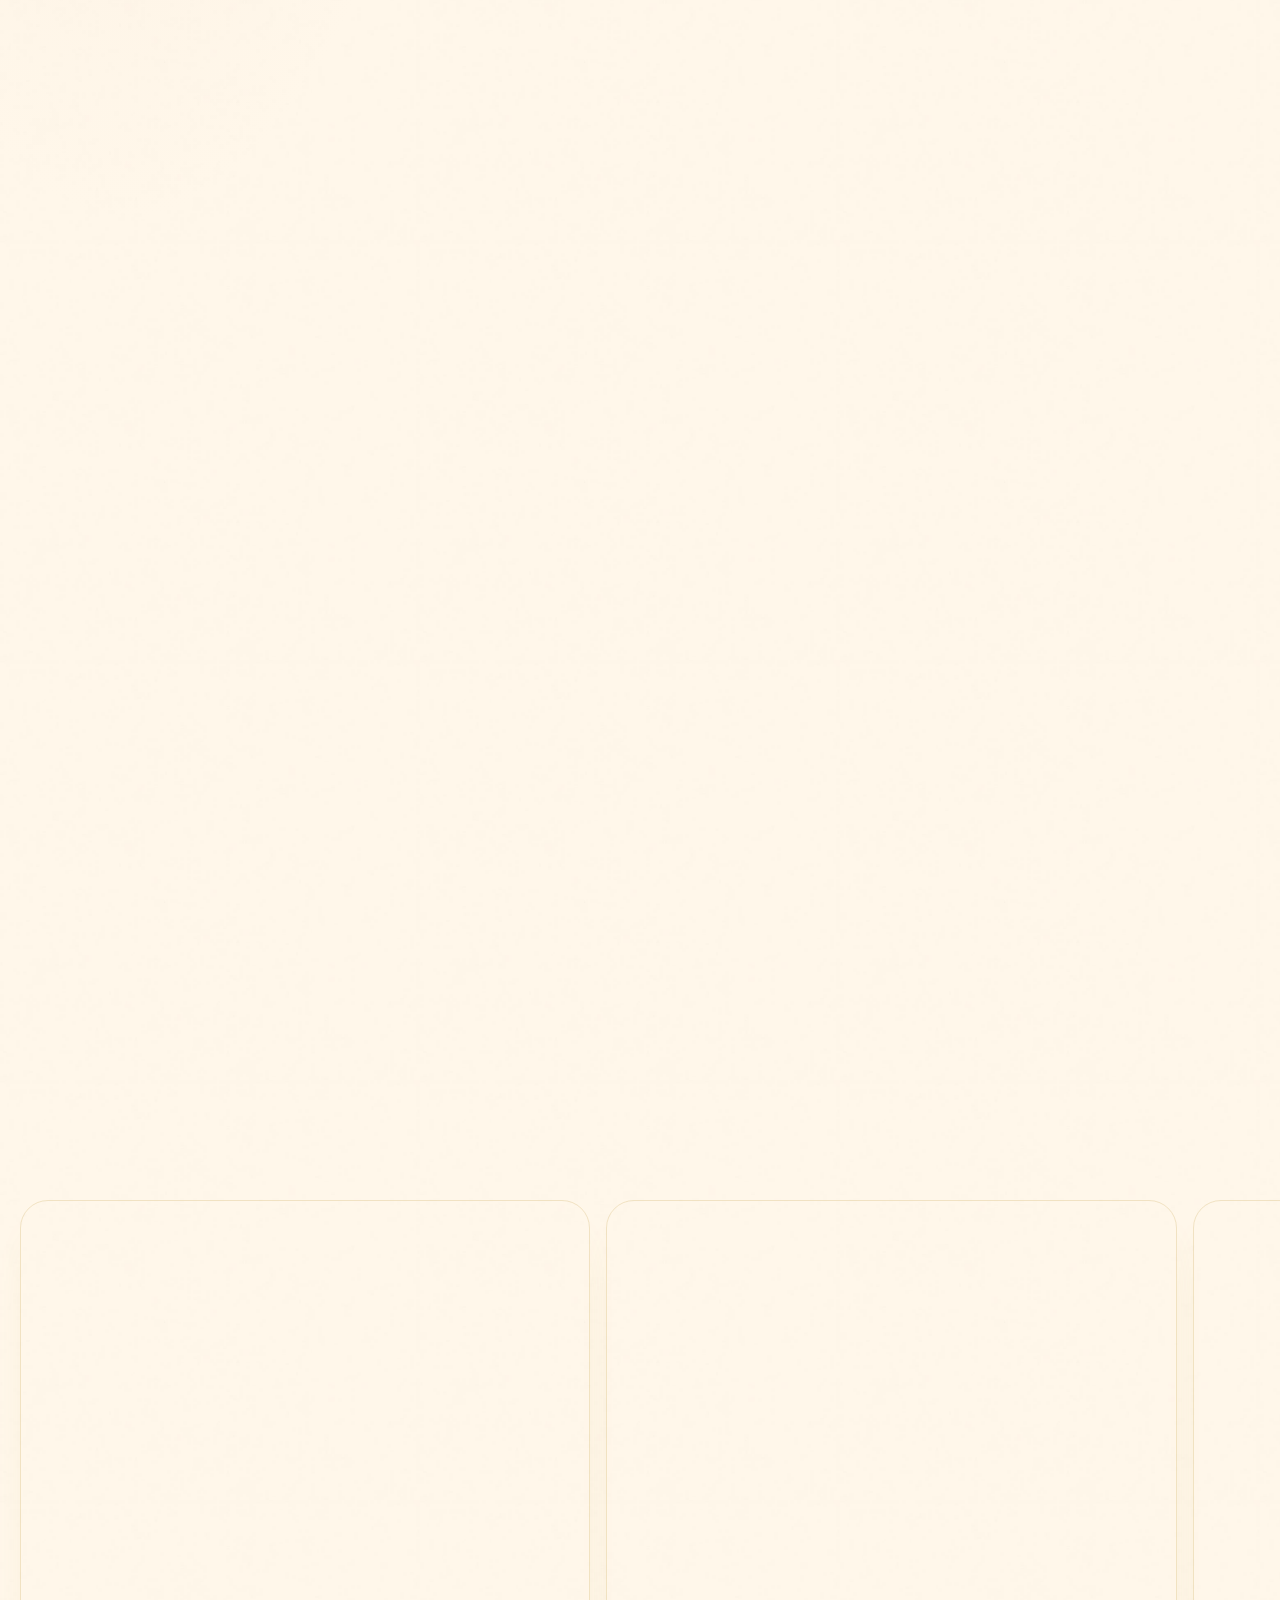
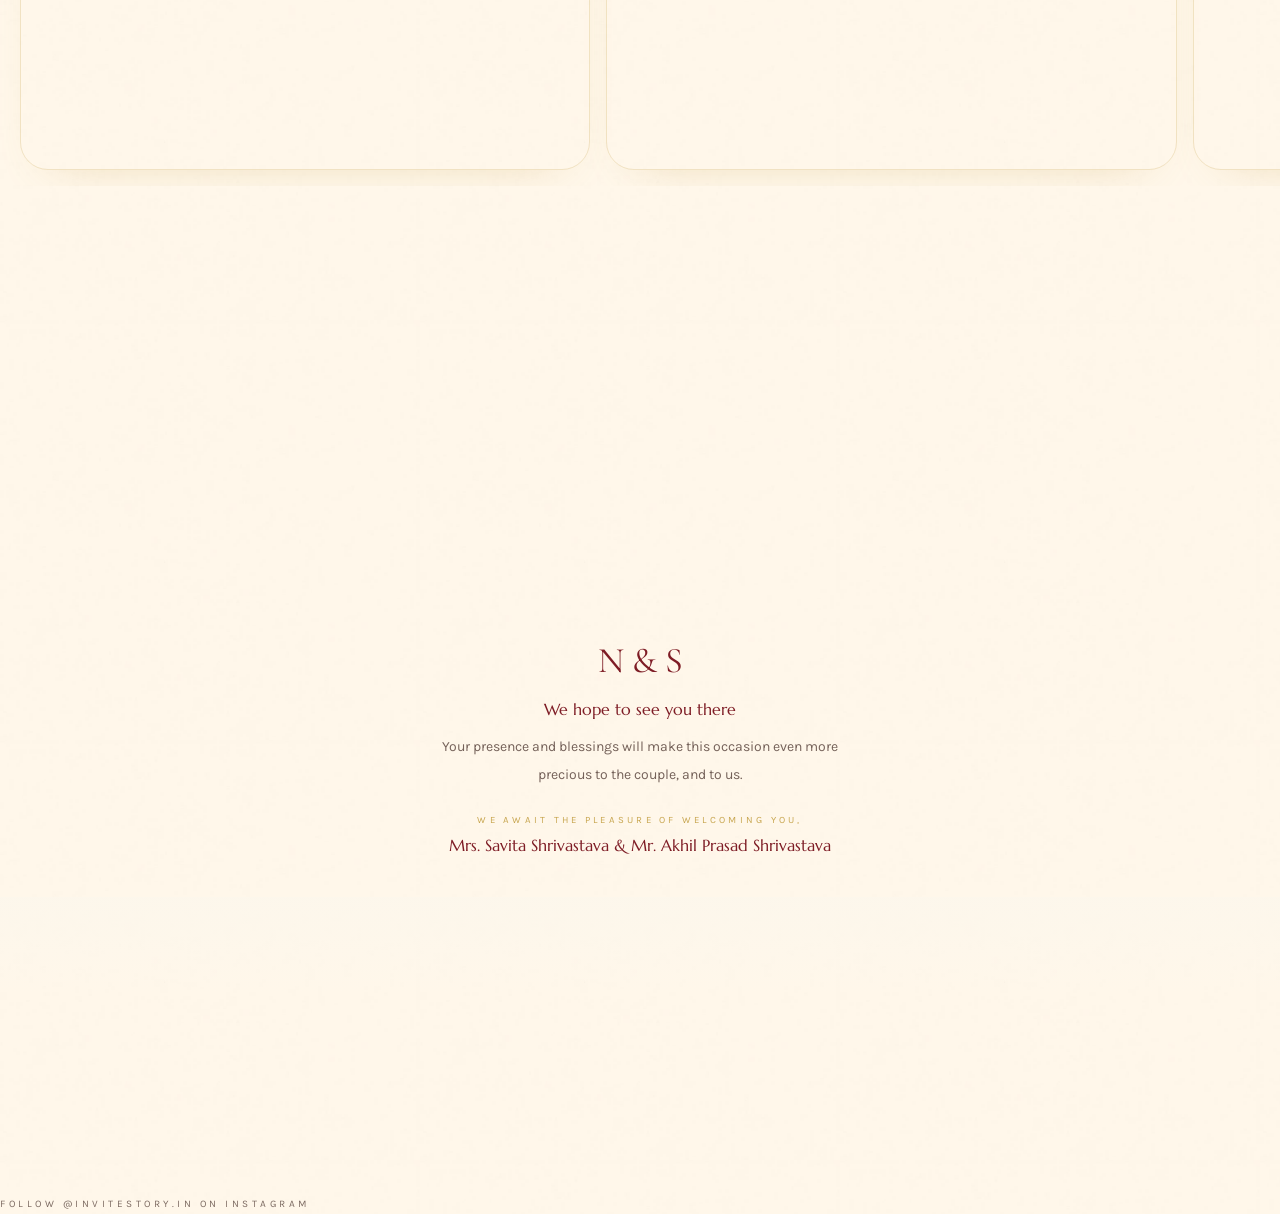
==== commit 586d0759: "Drop venue and subtext from share card and preview metadata" ====
--- a/index.html
+++ b/index.html
@@ -4,7 +4,6 @@
     <meta charset="UTF-8" />
     <meta name="viewport" content="width=device-width, initial-scale=1.0, viewport-fit=cover" />
     <title>Dr. Nikhil &amp; Dr. Shraddha &mdash; Wedding Invitation</title>
-    <meta name="description" content="Together with their families, Dr. Nikhil &amp; Dr. Shraddha invite you to their wedding on Wednesday, 9 December 2026 at Moments Resort, Hardag, Ranchi. #NikhilWedsShraddha" />
     <link rel="icon" type="image/x-icon" href="./favicon.ico" />
     <link rel="canonical" href="https://dr-nikhil-weds-dr-shradha.inviteby.top/" />
 
@@ -13,13 +12,12 @@
     <meta property="og:url" content="https://dr-nikhil-weds-dr-shradha.inviteby.top/" />
     <meta property="og:site_name" content="Dr. Nikhil &amp; Dr. Shraddha Wedding Invitation" />
     <meta property="og:title" content="Dr. Nikhil &amp; Dr. Shraddha — Wedding Invitation" />
-    <meta property="og:description" content="Together with their families, Dr. Nikhil &amp; Dr. Shraddha request the pleasure of your company at their wedding on Wednesday, 9 December 2026 at Moments Resort, Hardag, Ranchi. Engagement 21 Nov · Tilak 5 Dec · Haldi &amp; Sangeet 8 Dec." />
     <meta property="og:image" content="https://dr-nikhil-weds-dr-shradha.inviteby.top/og-image.jpg" />
     <meta property="og:image:secure_url" content="https://dr-nikhil-weds-dr-shradha.inviteby.top/og-image.jpg" />
     <meta property="og:image:type" content="image/jpeg" />
     <meta property="og:image:width" content="1200" />
     <meta property="og:image:height" content="630" />
-    <meta property="og:image:alt" content="Wedding invitation for Dr. Nikhil &amp; Dr. Shraddha — Wednesday, 9 December 2026 at Moments Resort, Hardag, Ranchi" />
+    <meta property="og:image:alt" content="Wedding invitation for Dr. Nikhil &amp; Dr. Shraddha — Wednesday, 9 December 2026" />
     <meta property="og:logo" content="https://dr-nikhil-weds-dr-shradha.inviteby.top/og-logo.png" />
     <meta property="og:logo:width" content="512" />
     <meta property="og:logo:height" content="512" />
@@ -29,9 +27,8 @@
     <meta name="twitter:card" content="summary_large_image" />
     <meta name="twitter:url" content="https://dr-nikhil-weds-dr-shradha.inviteby.top/" />
     <meta name="twitter:title" content="Dr. Nikhil &amp; Dr. Shraddha — Wedding Invitation" />
-    <meta name="twitter:description" content="Together with their families, Dr. Nikhil &amp; Dr. Shraddha invite you to their wedding on Wednesday, 9 December 2026 at Moments Resort, Hardag, Ranchi. #NikhilWedsShraddha" />
     <meta name="twitter:image" content="https://dr-nikhil-weds-dr-shradha.inviteby.top/og-image.jpg" />
-    <meta name="twitter:image:alt" content="Wedding invitation for Dr. Nikhil &amp; Dr. Shraddha — 9 December 2026, Ranchi" />
+    <meta name="twitter:image:alt" content="Wedding invitation for Dr. Nikhil &amp; Dr. Shraddha — 9 December 2026" />
 
     <script src="./editable/wedding-data.js"></script>
     <script type="module" crossorigin src="./assets/index-BrMSd8jH.js"></script>
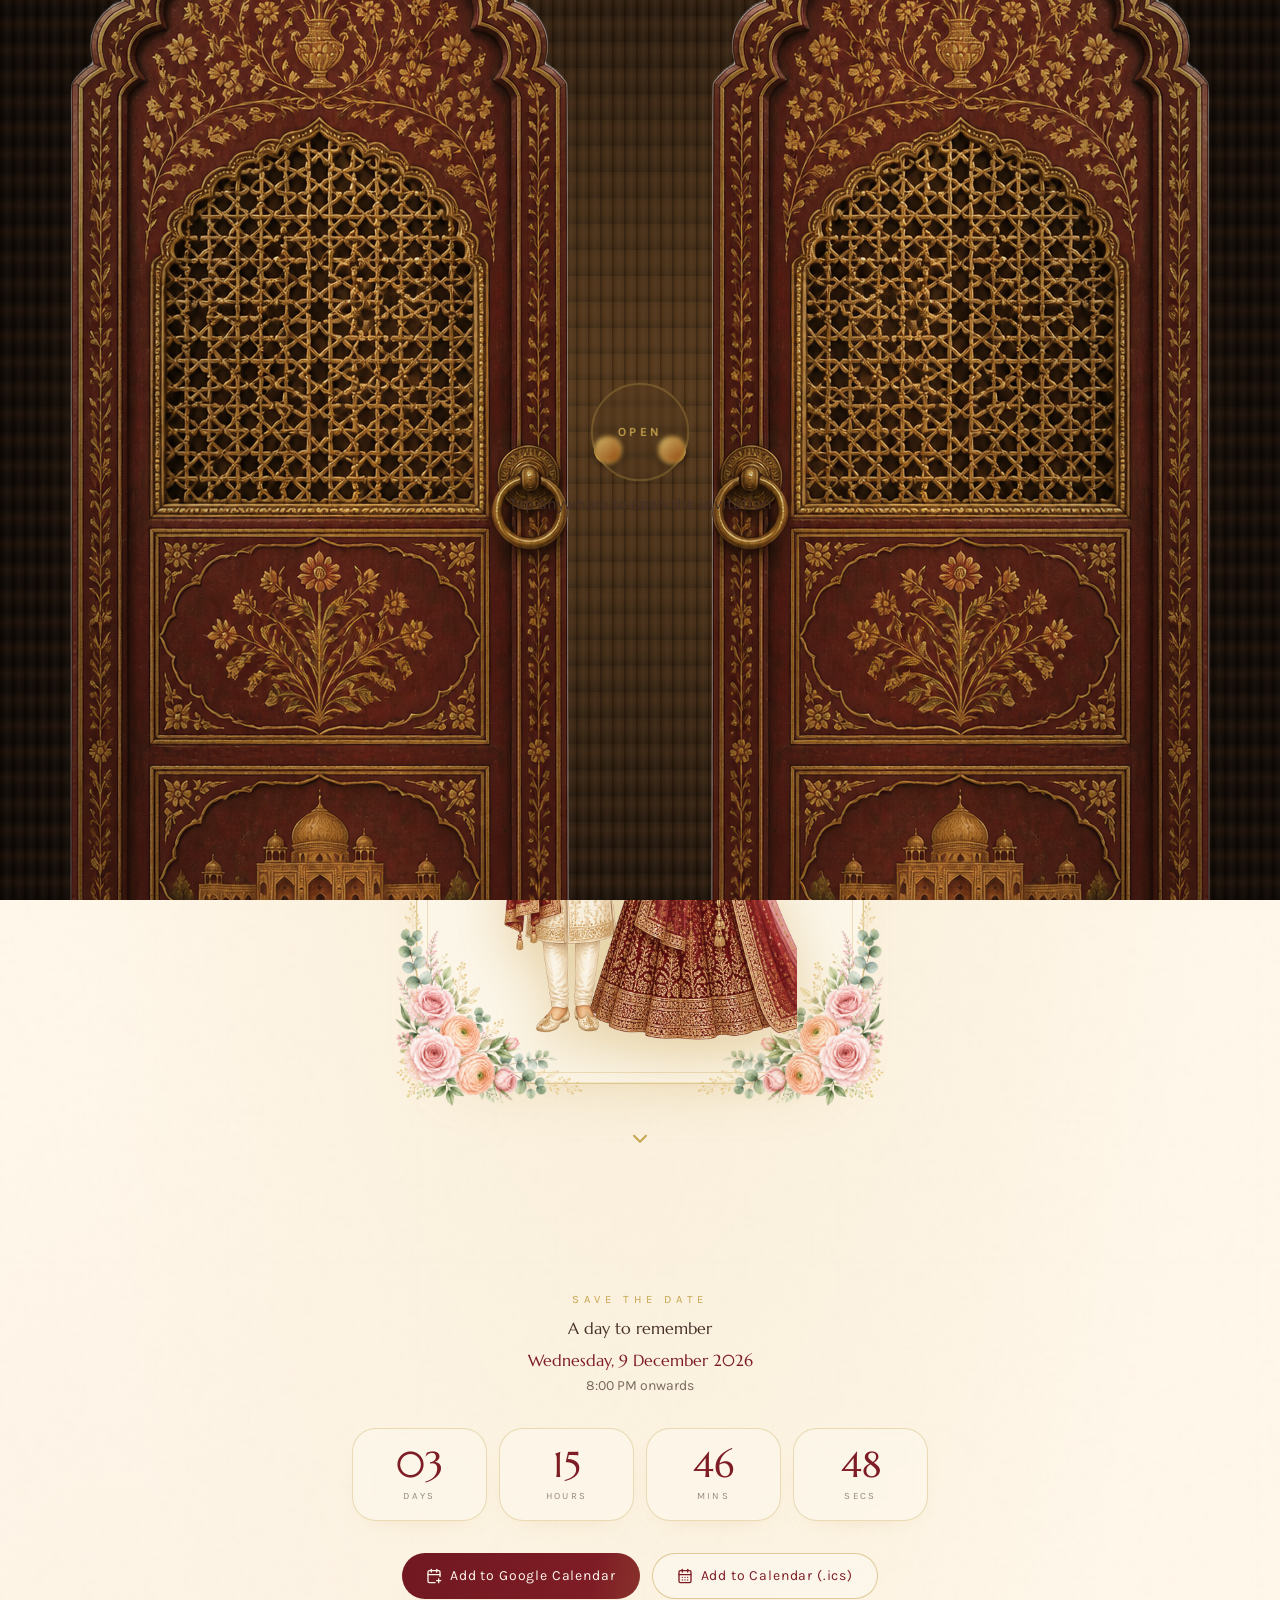
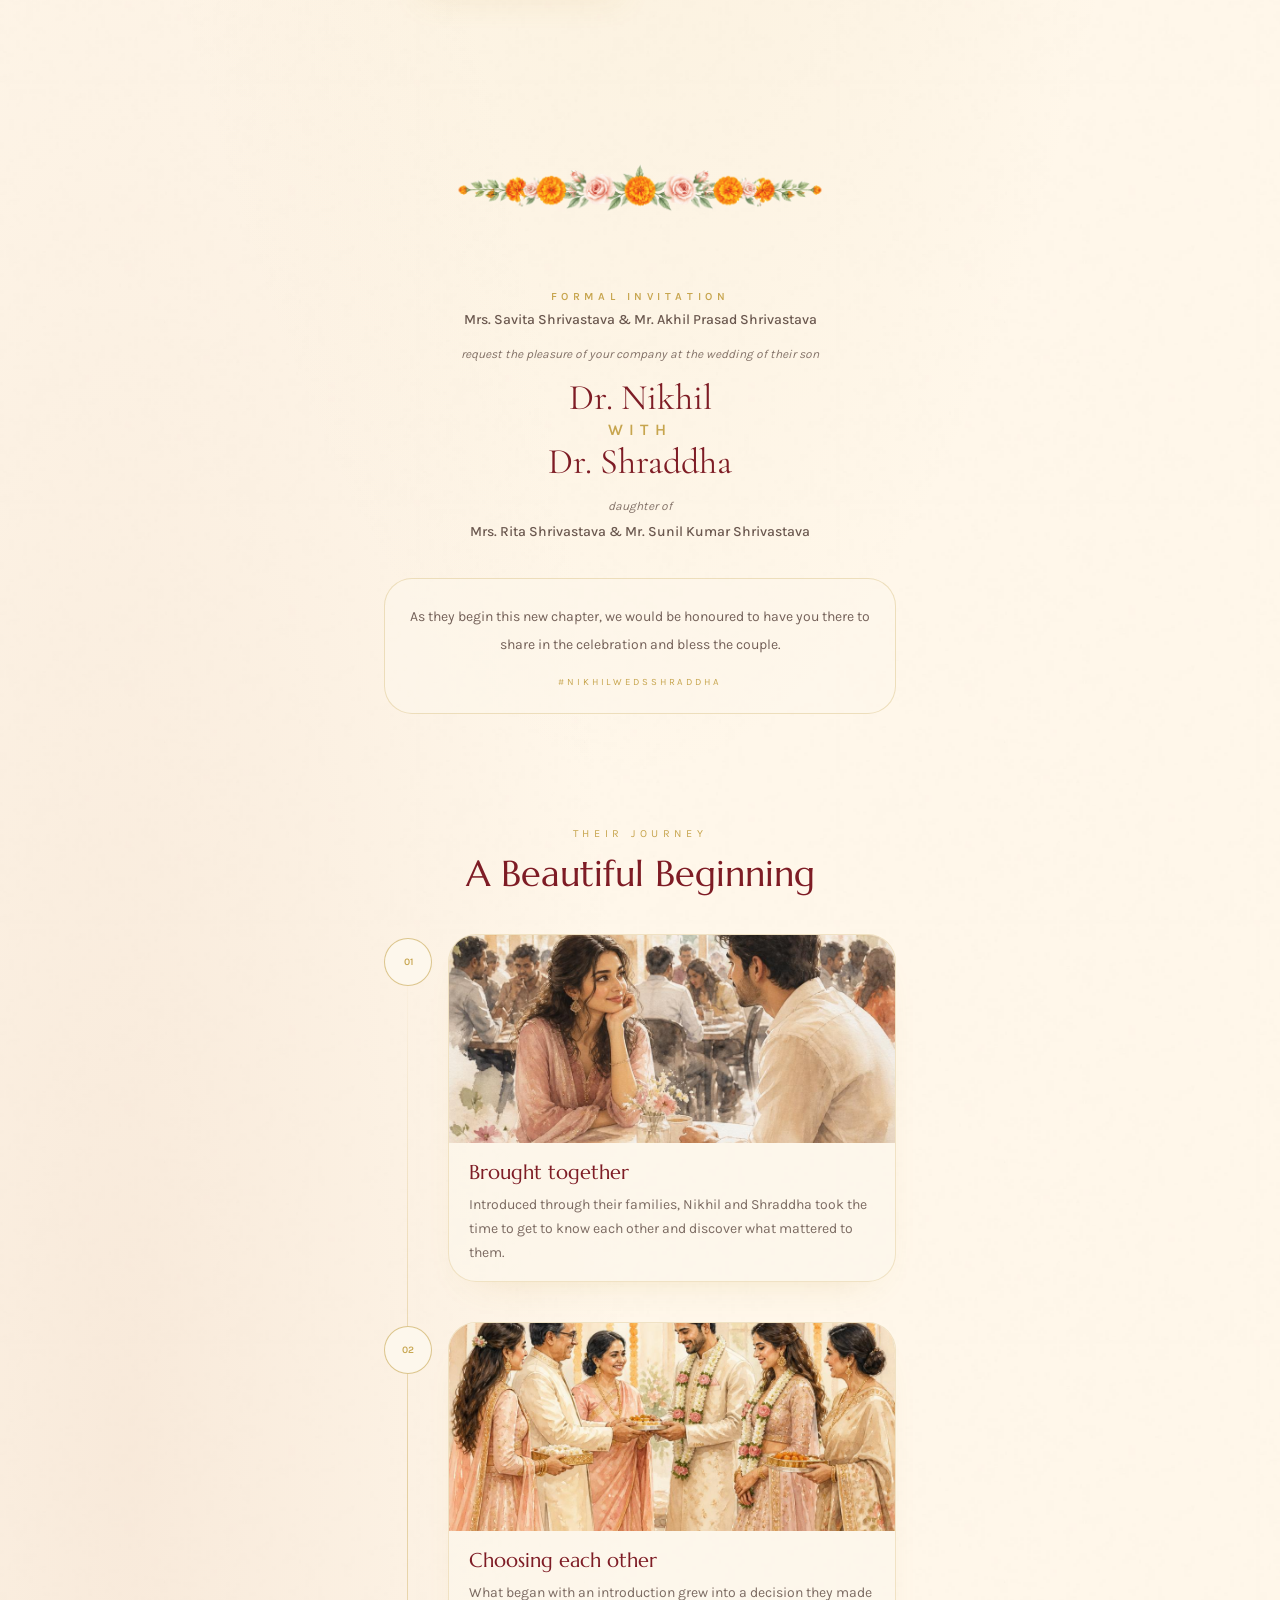
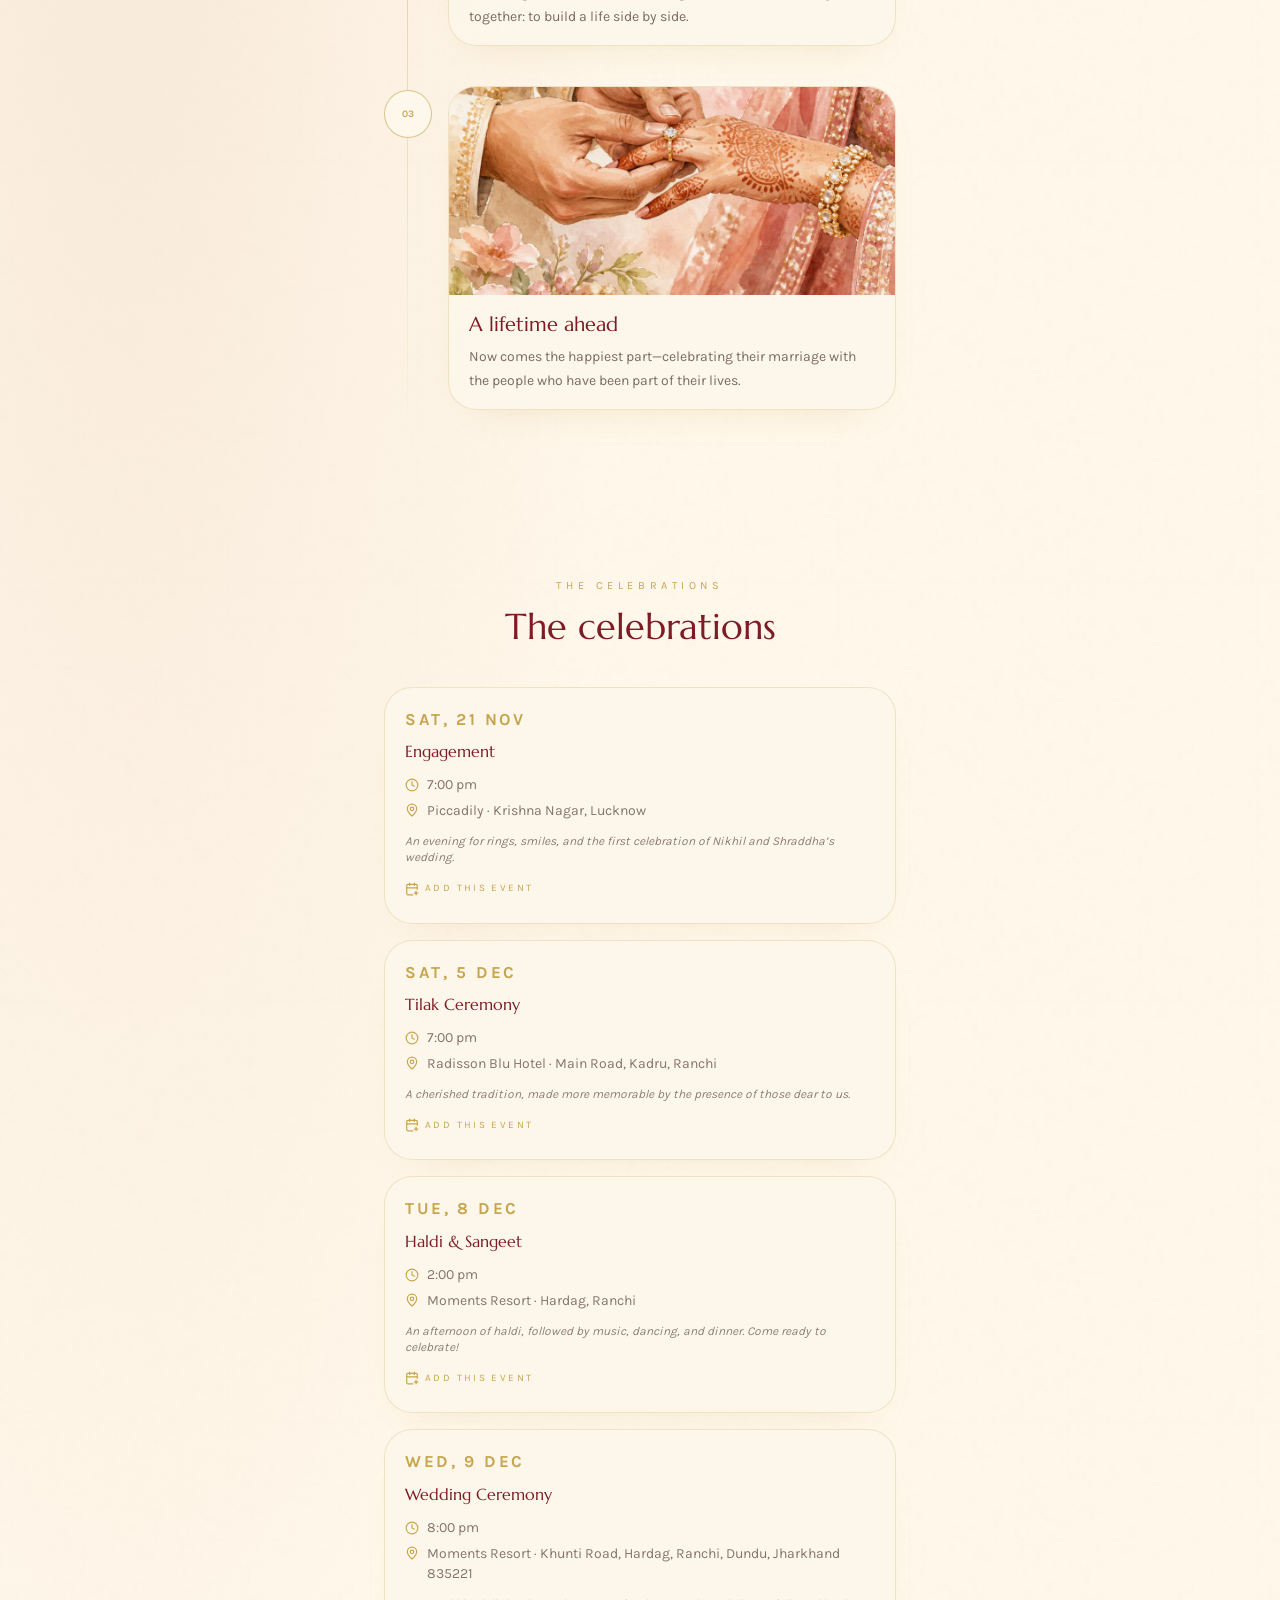
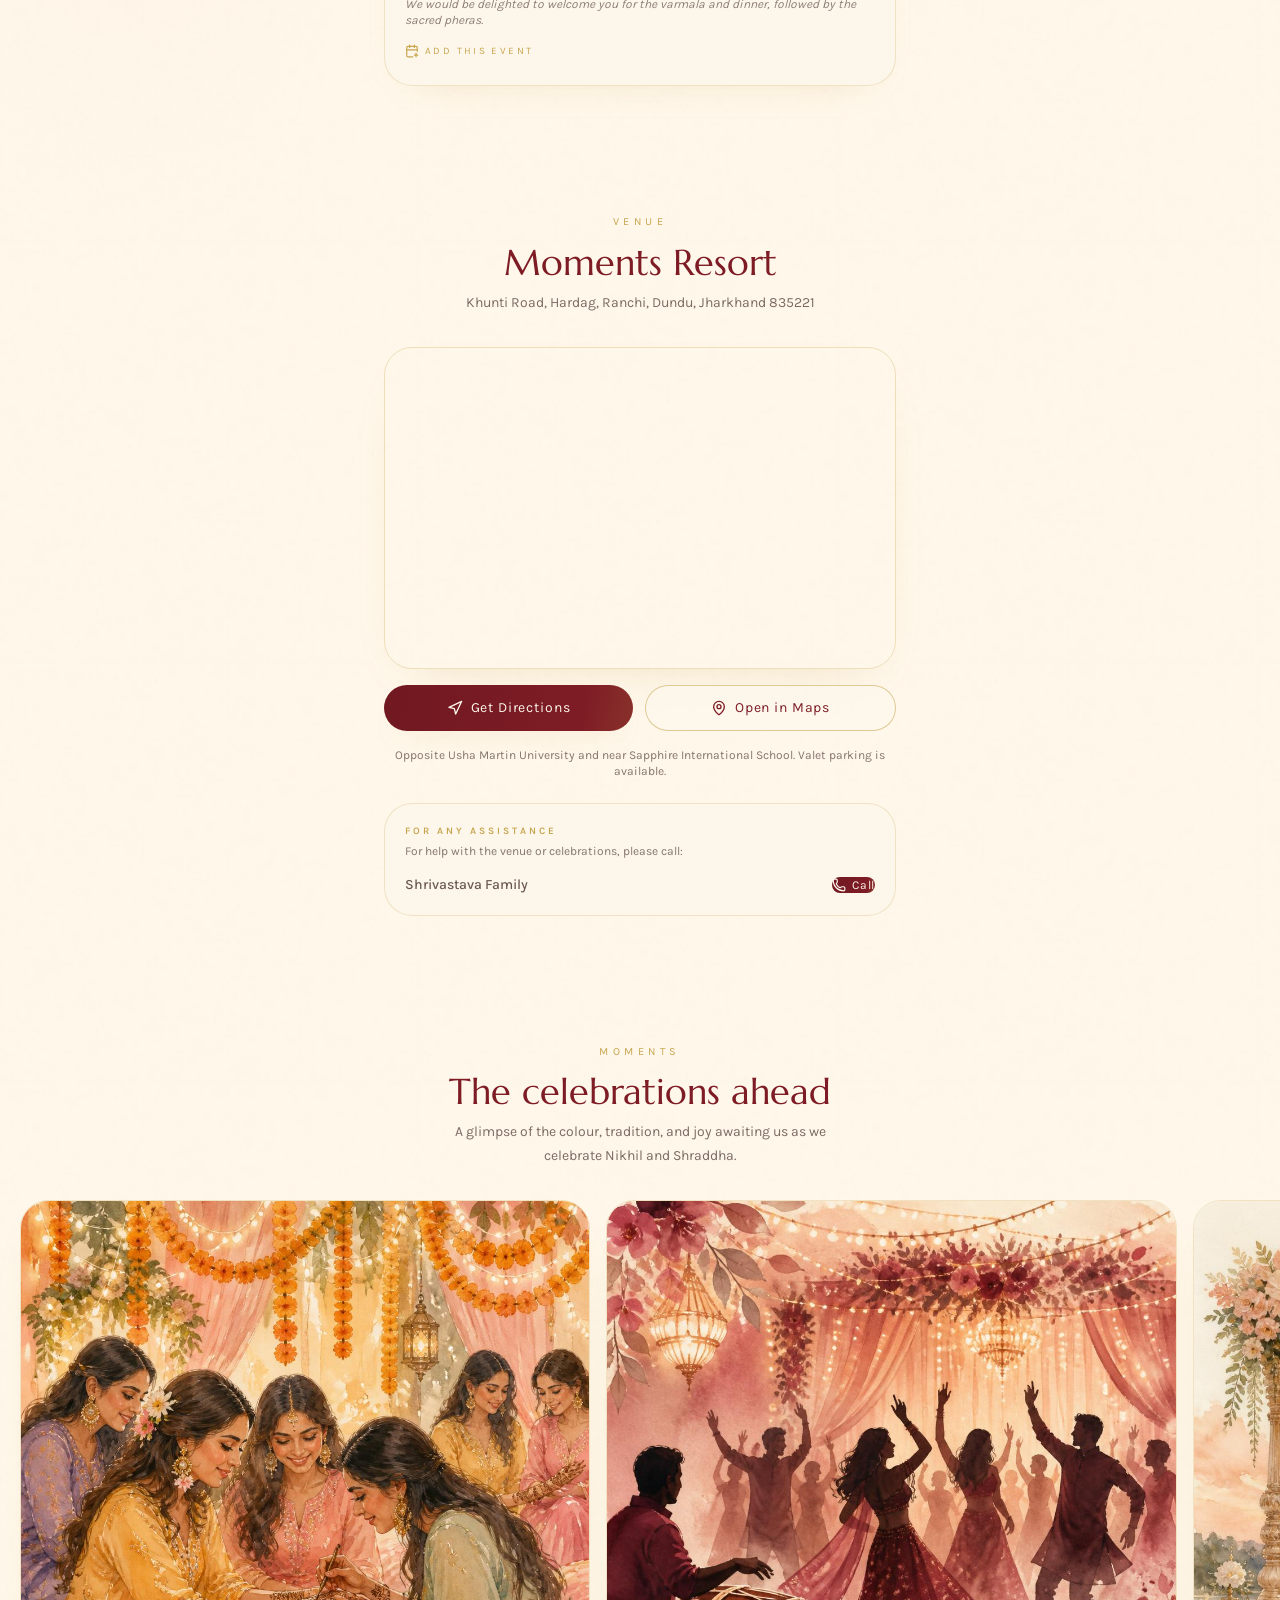
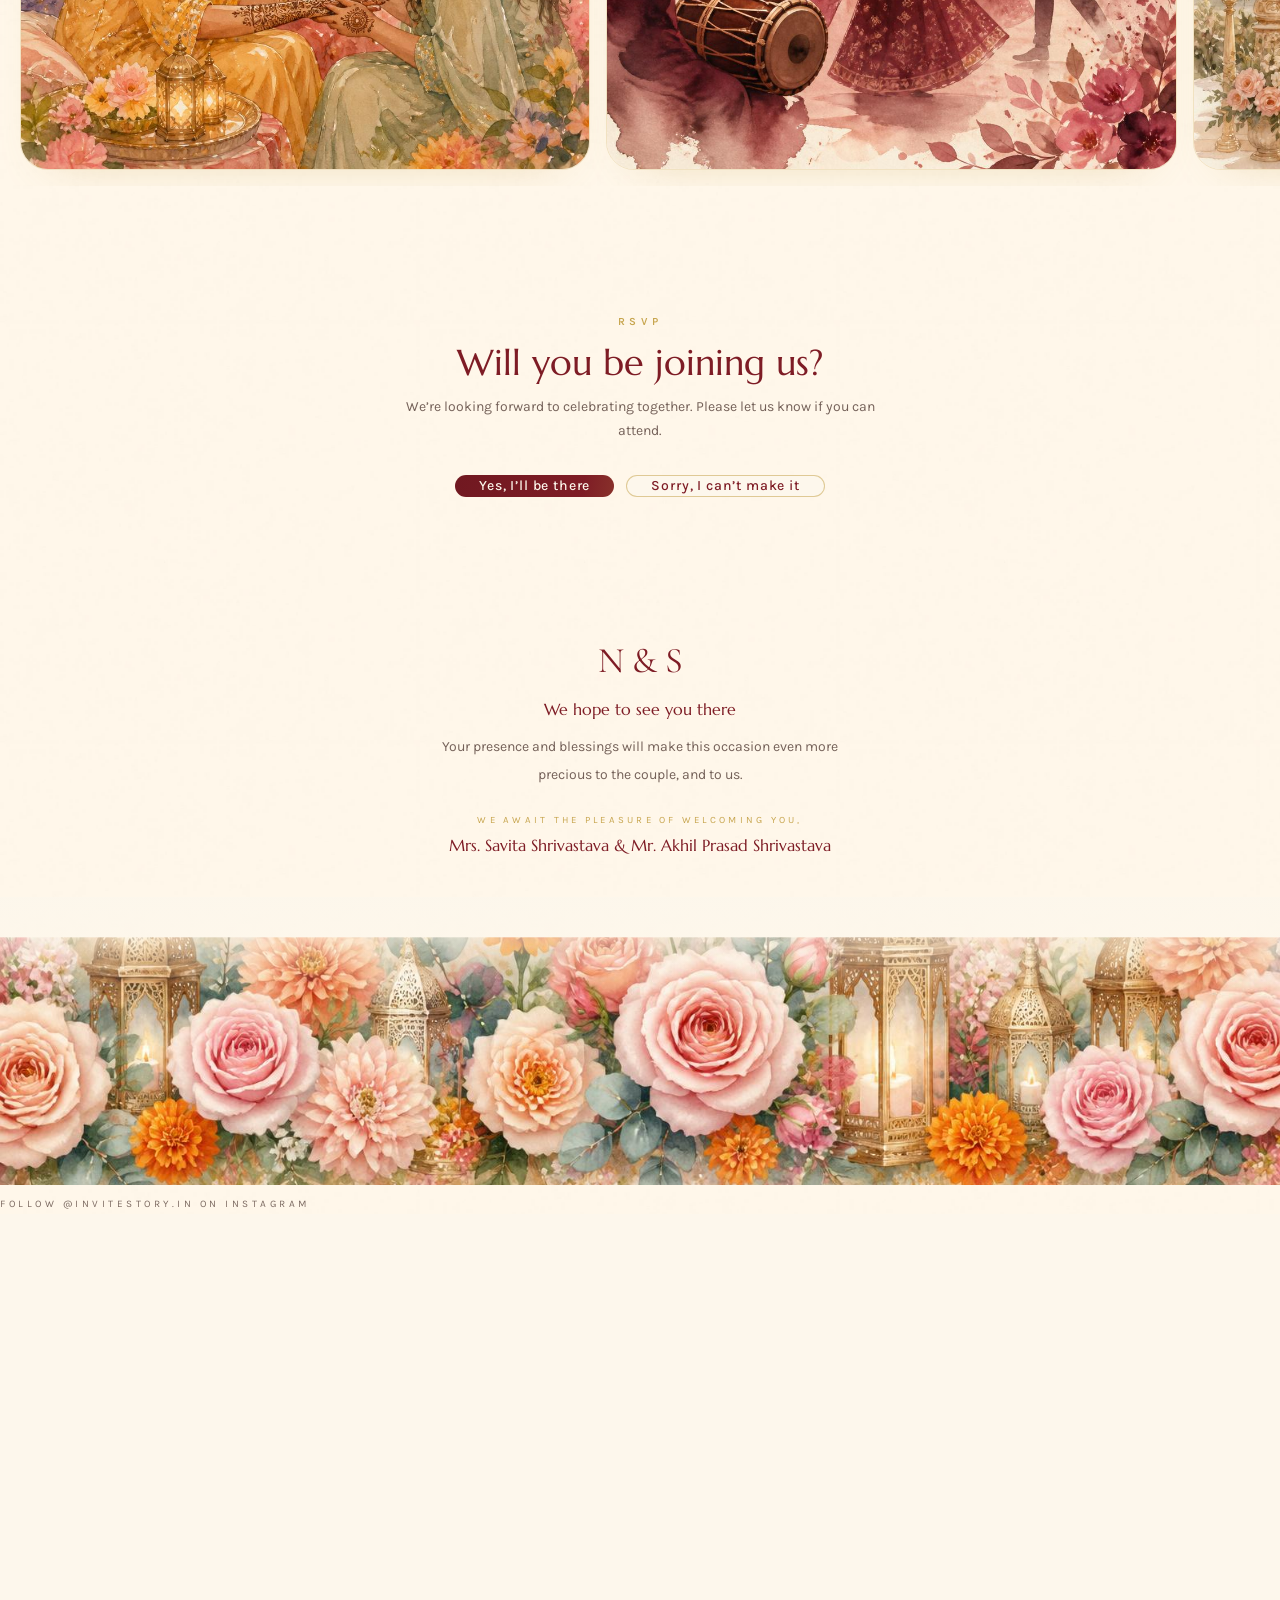
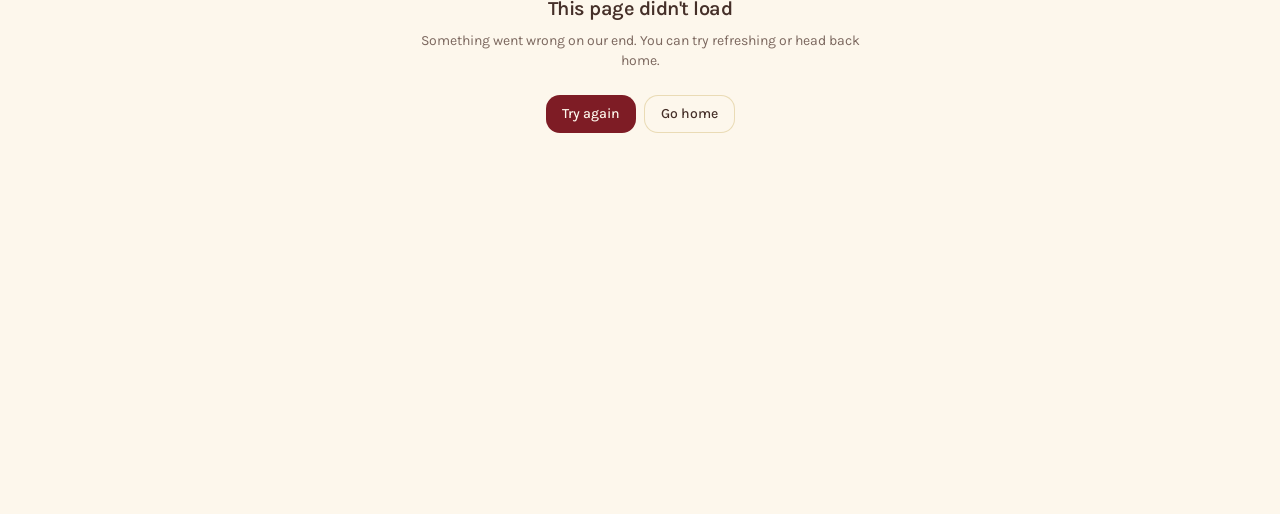
==== commit 2ada663b: "Pass venue googleMapsUrl to buttons and bust cache" ====
--- a/index.html
+++ b/index.html
@@ -30,8 +30,8 @@
     <meta name="twitter:image" content="https://dr-nikhil-weds-dr-shradha.inviteby.top/og-image.jpg" />
     <meta name="twitter:image:alt" content="Wedding invitation for Dr. Nikhil &amp; Dr. Shraddha — 9 December 2026" />
 
-    <script src="./editable/wedding-data.js"></script>
-    <script type="module" crossorigin src="./assets/index-BrMSd8jH.js"></script>
+    <script src="./editable/wedding-data.js?v=2"></script>
+    <script type="module" crossorigin src="./assets/index-BrMSd8jH.js?v=2"></script>
     <link rel="stylesheet" crossorigin href="./assets/styles-D75Ml1pI.css">
     <style>
       .hero-couple-title {
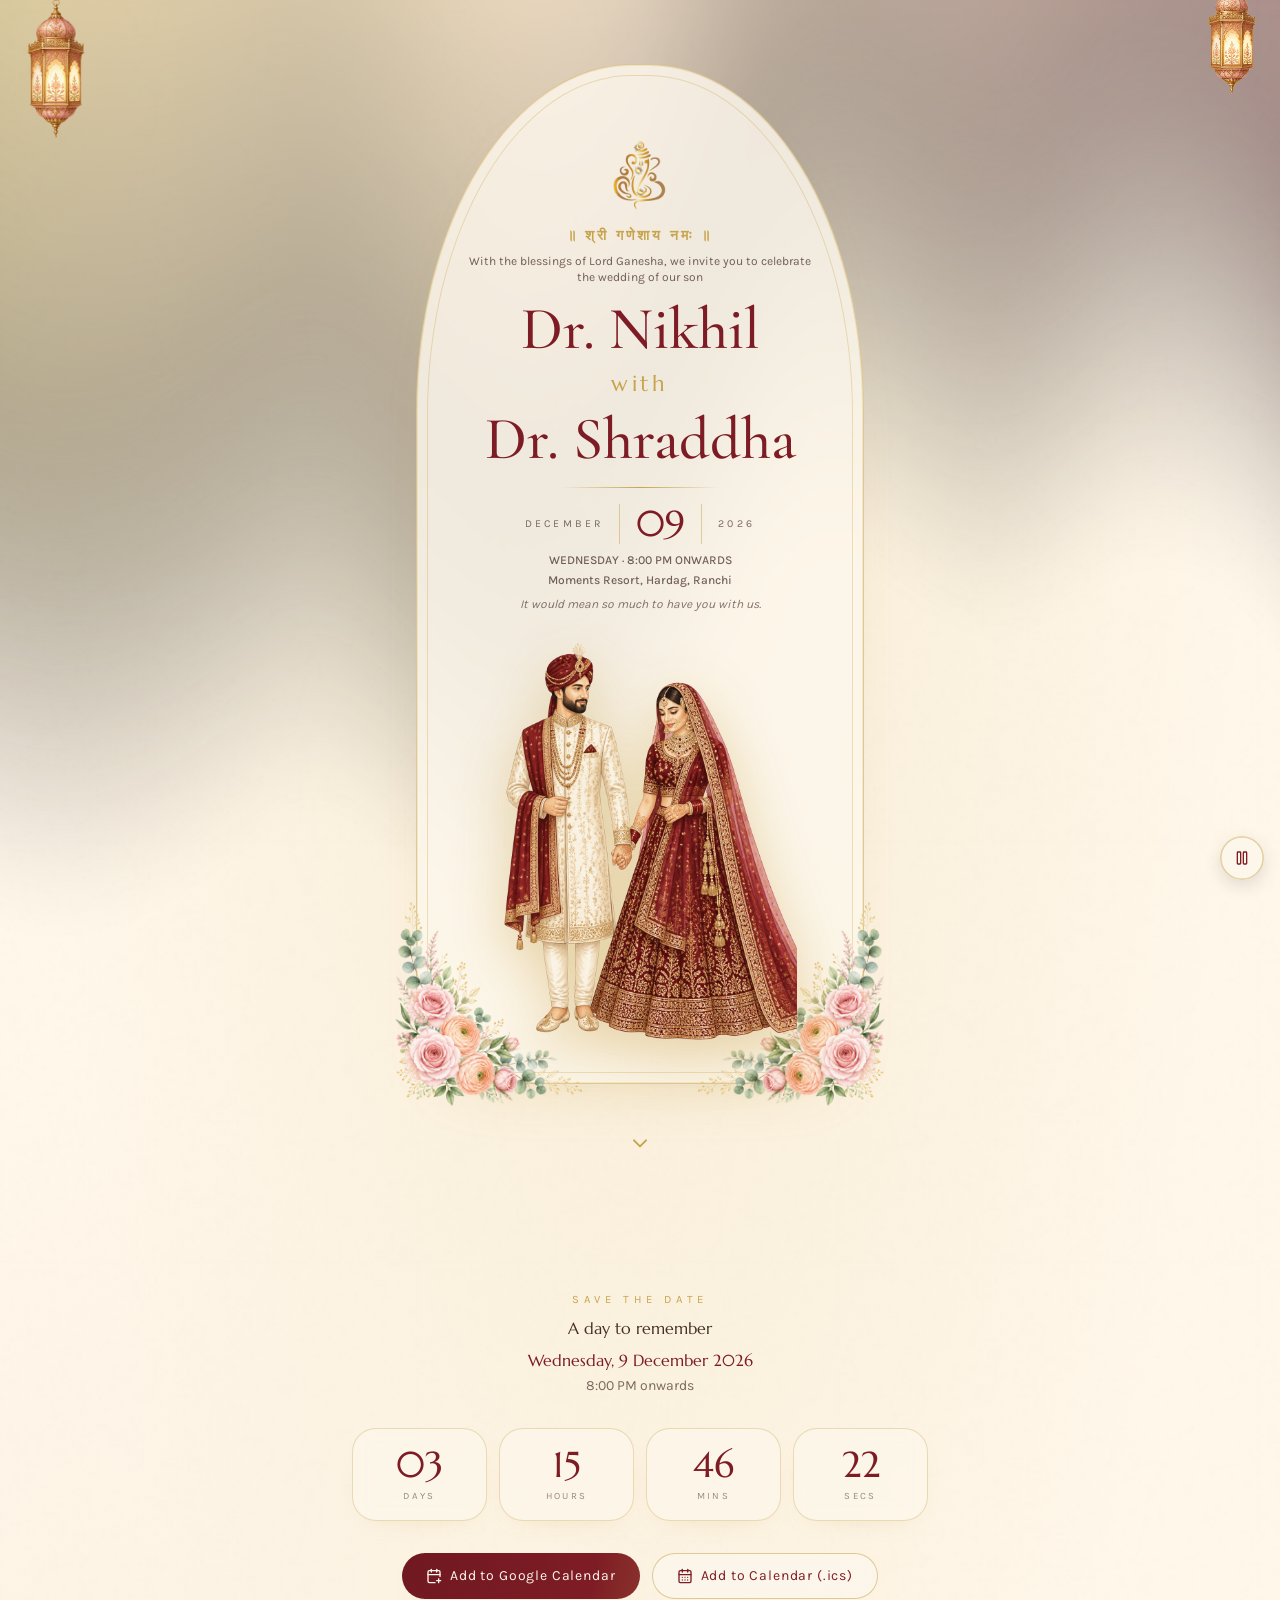
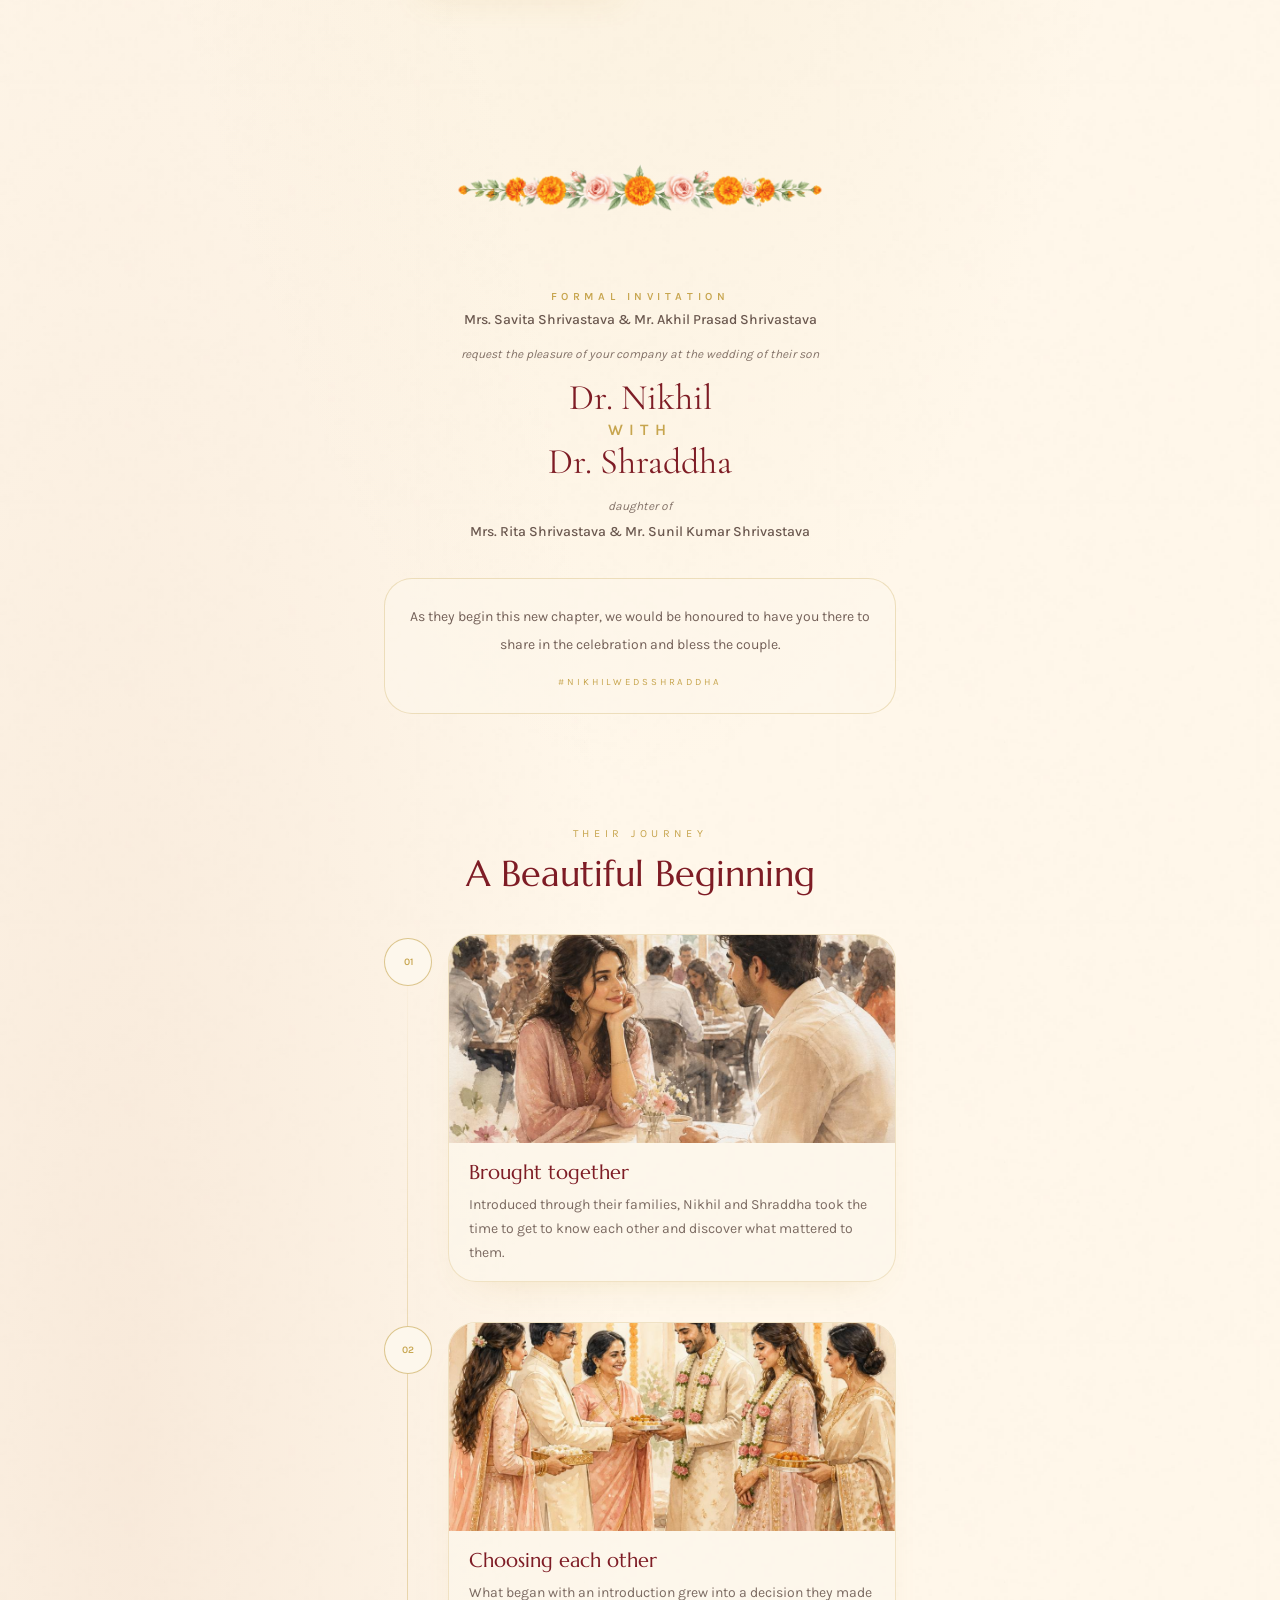
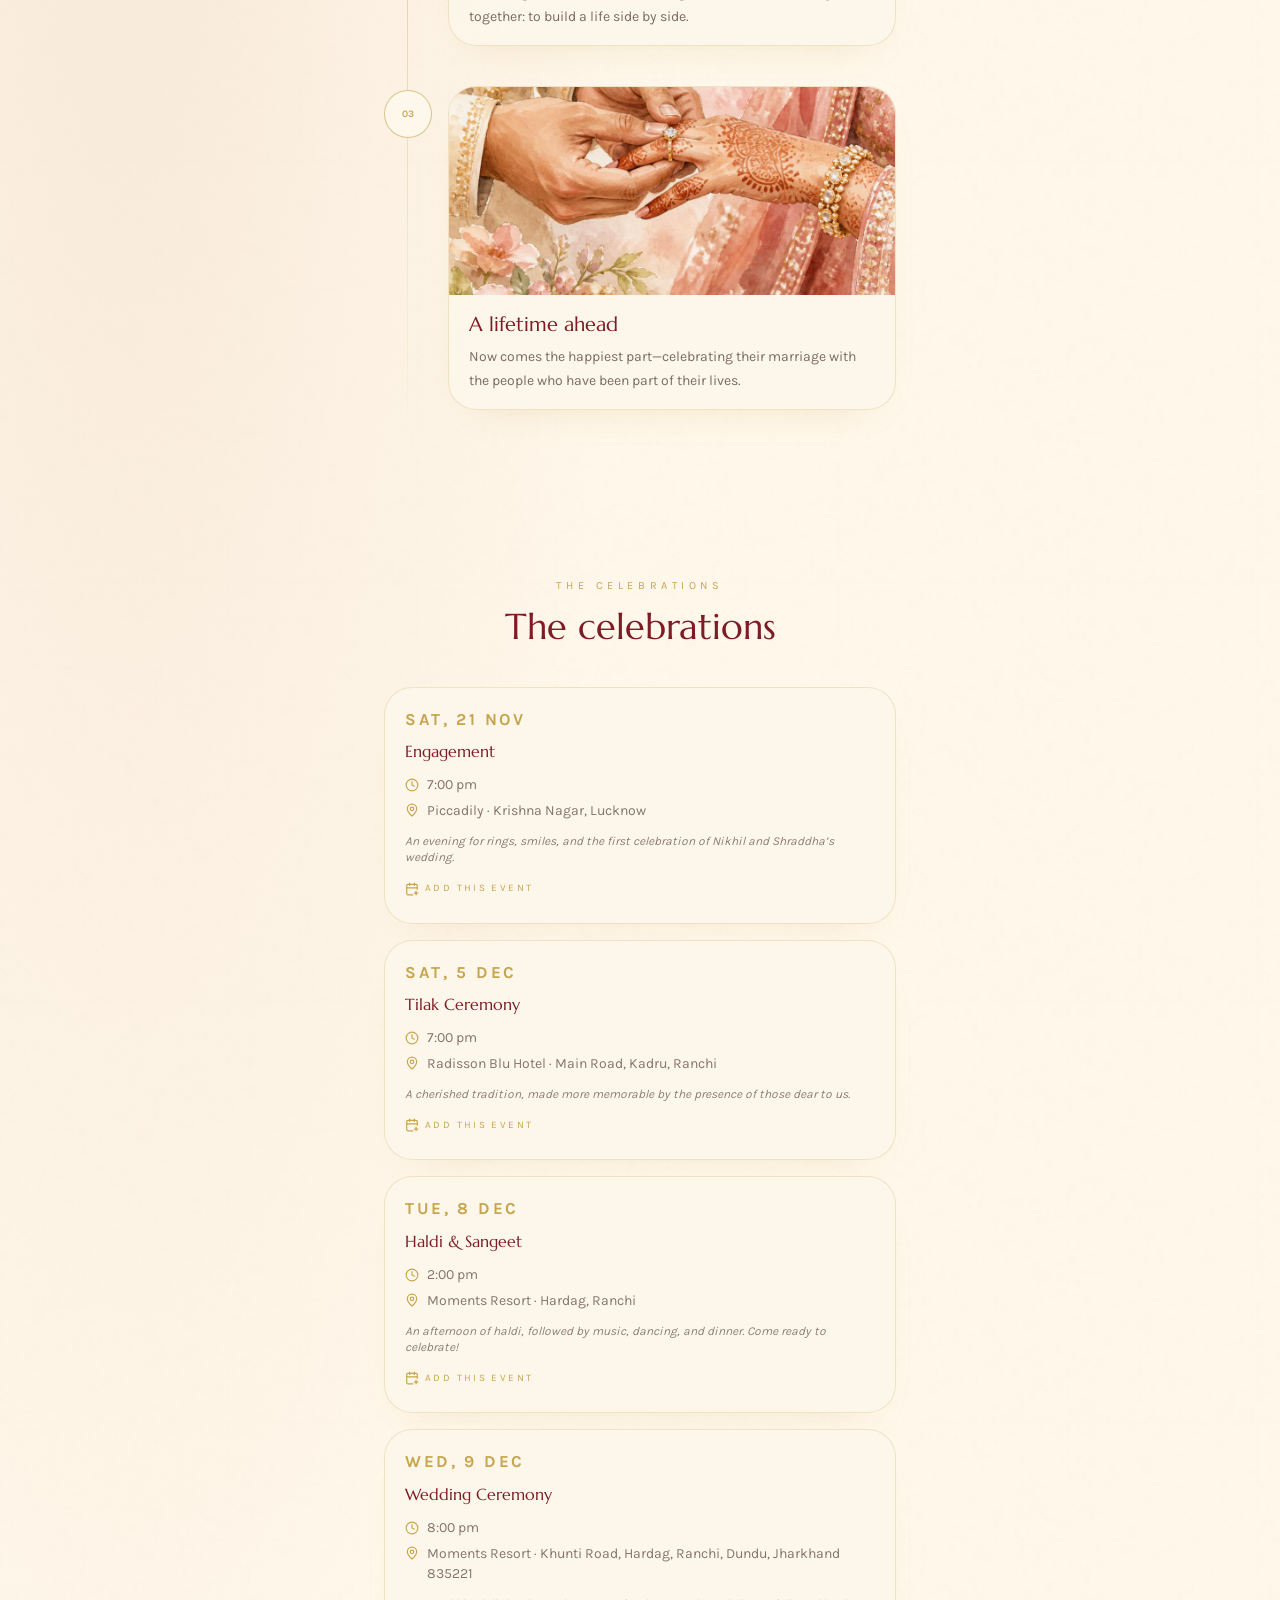
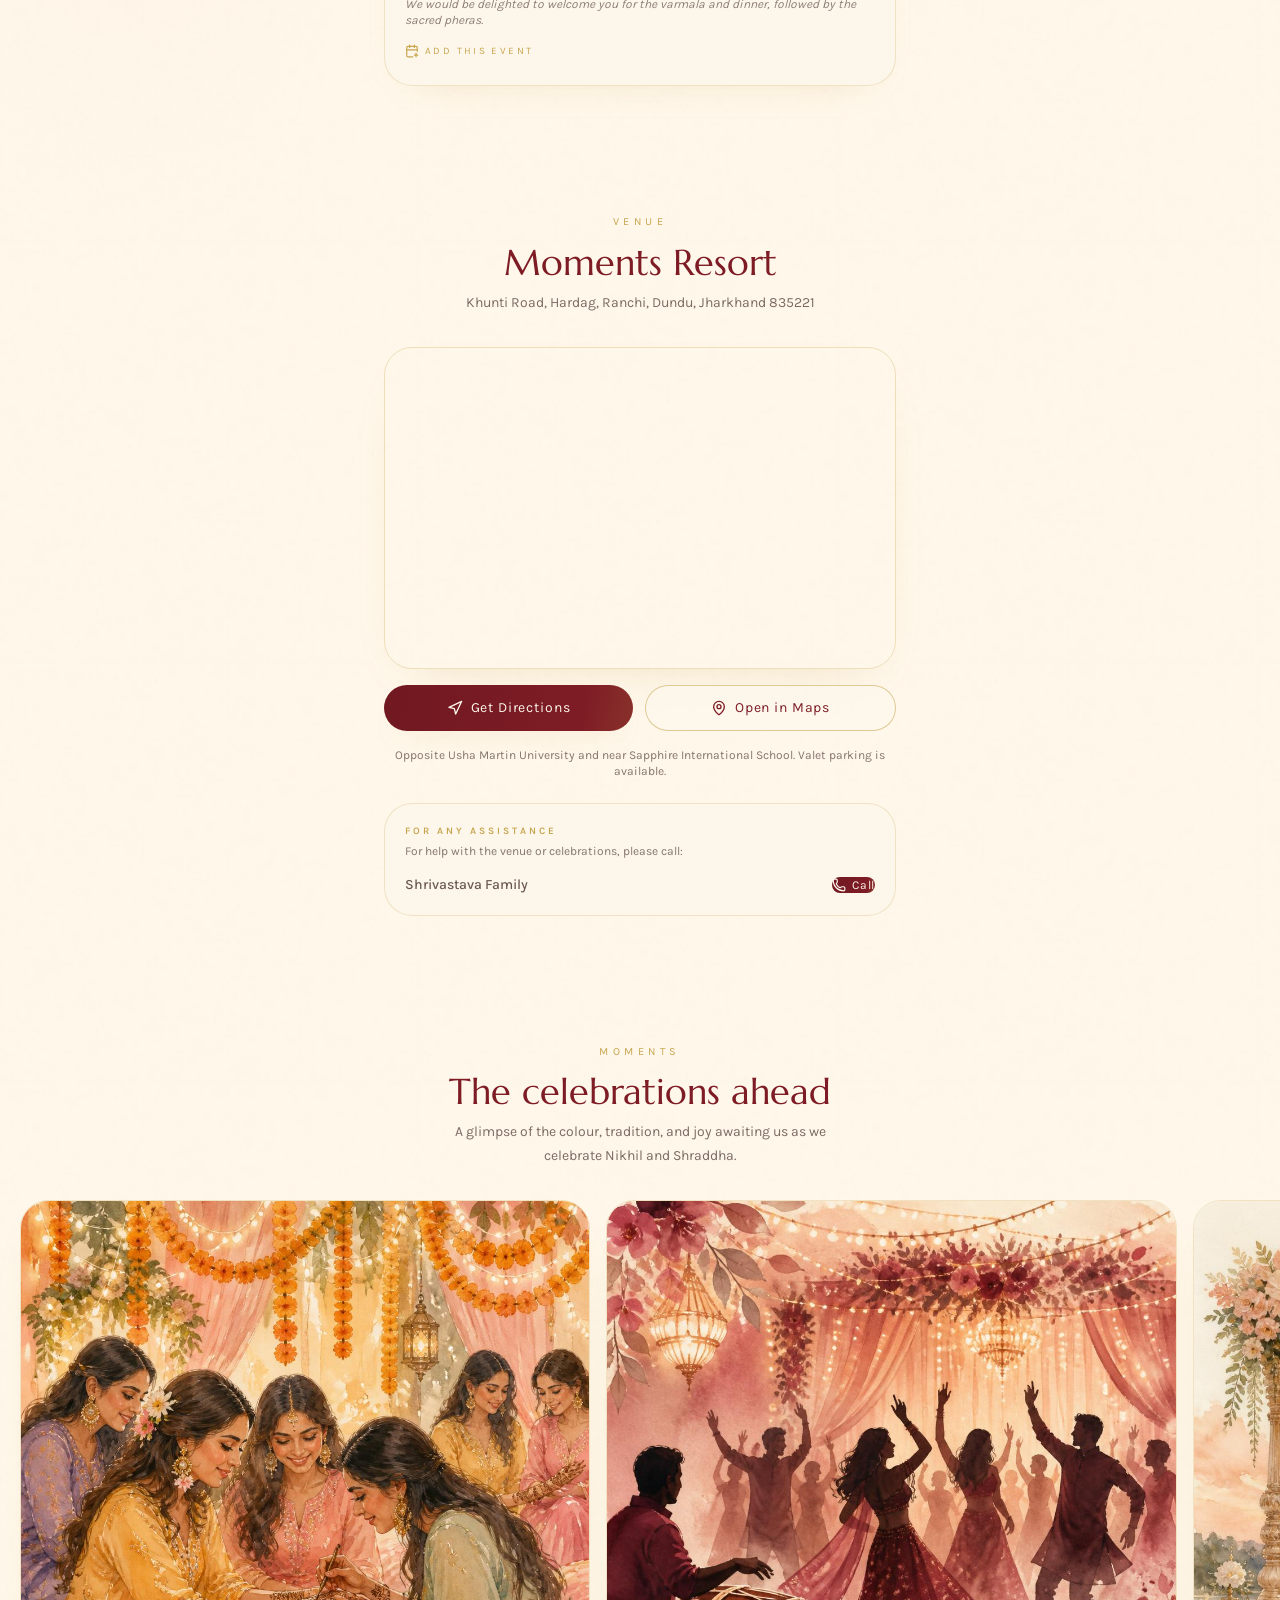
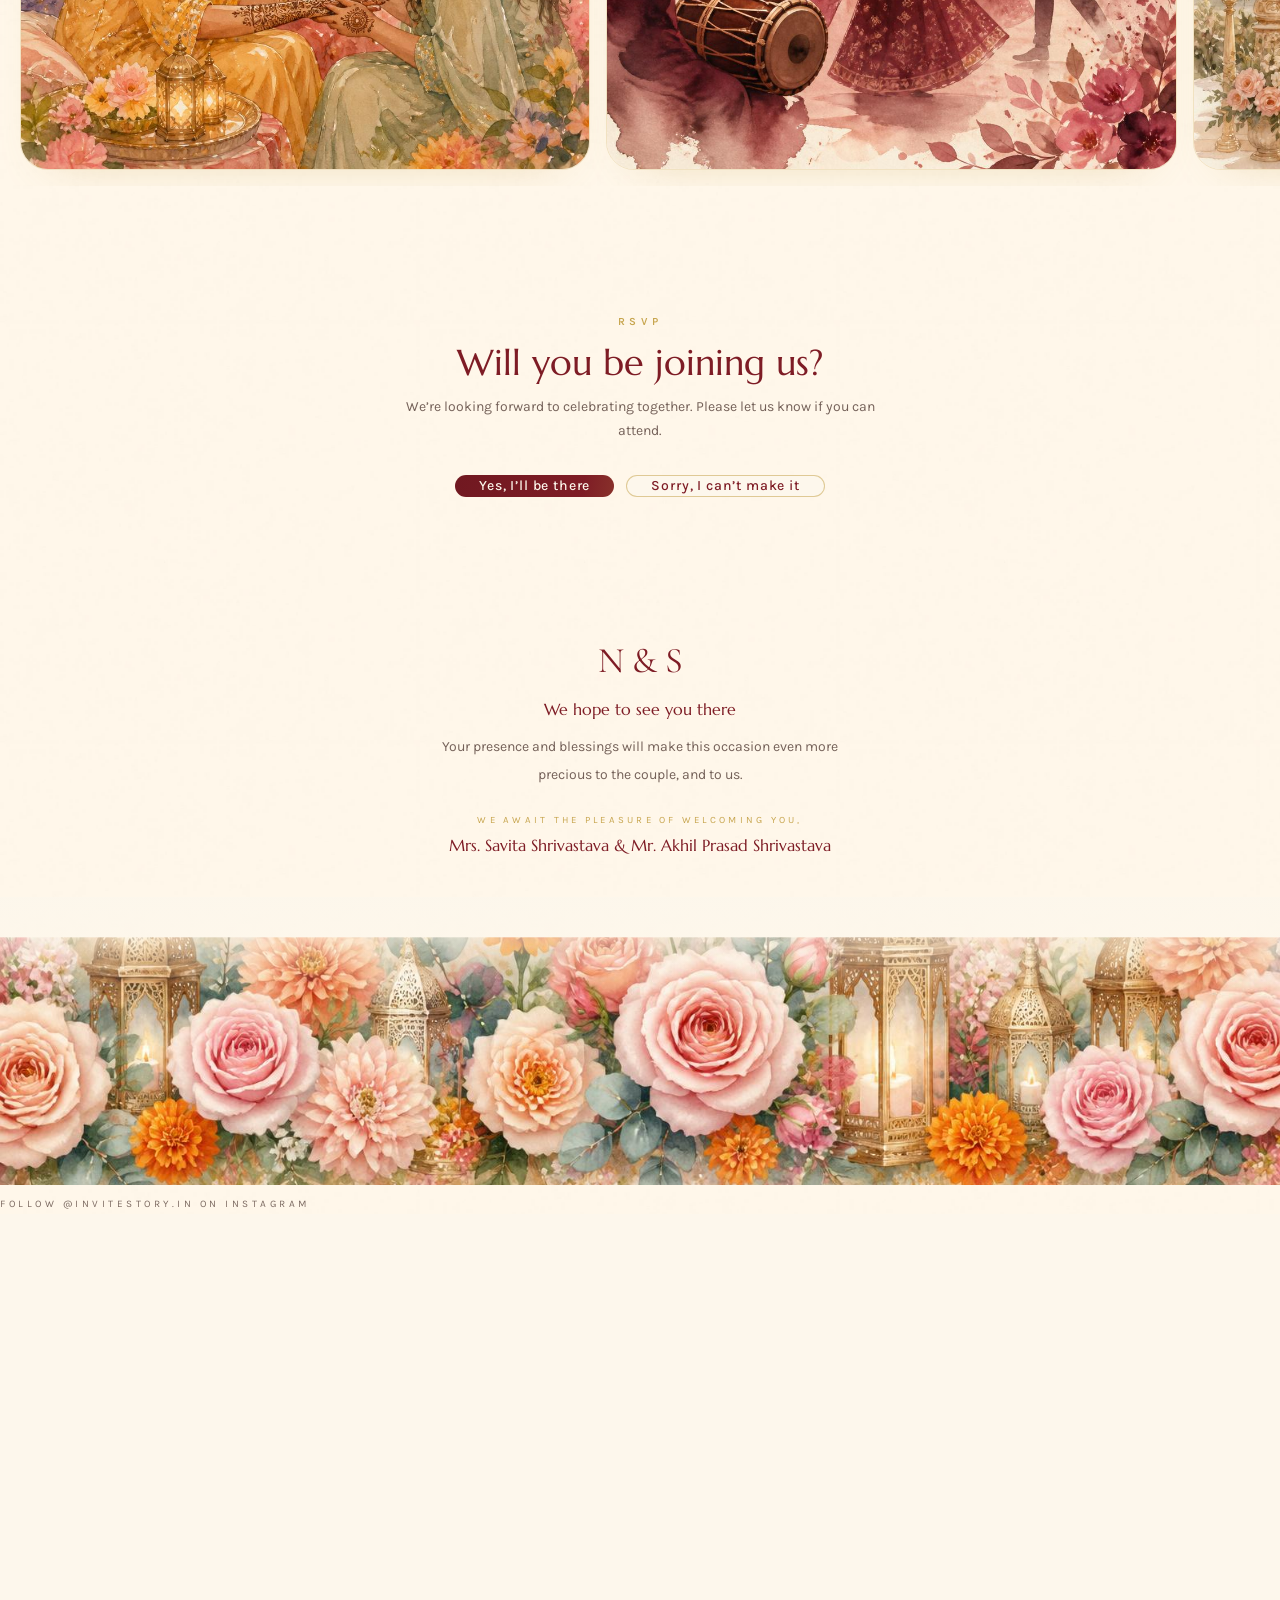
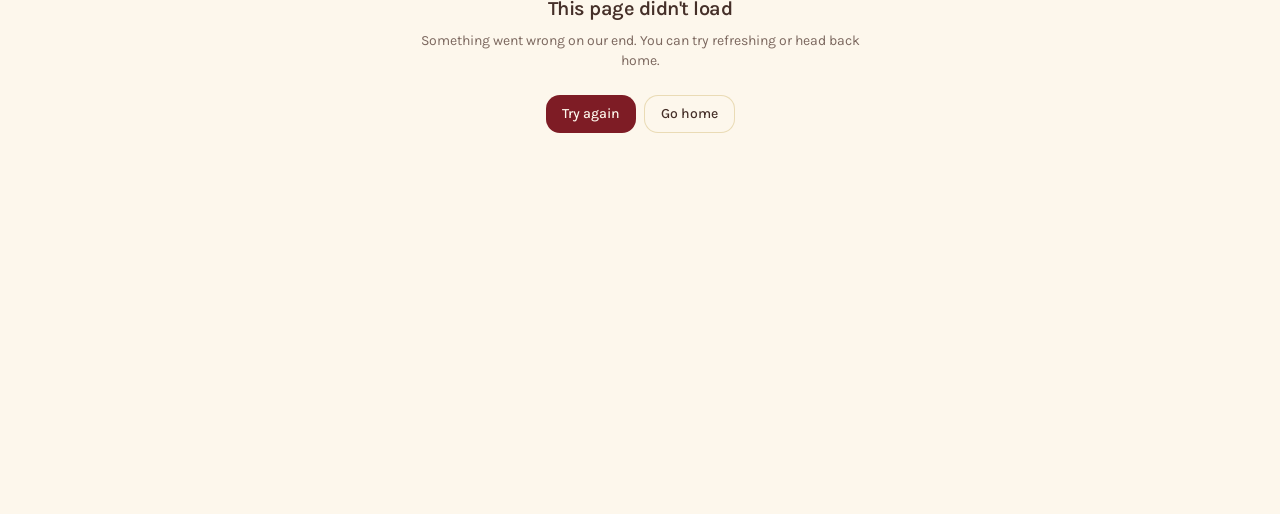
==== commit 3ac9a26e: "Allow immediate scrolling and auto-open invitation on scroll/swipe" ====
--- a/index.html
+++ b/index.html
@@ -30,8 +30,8 @@
     <meta name="twitter:image" content="https://dr-nikhil-weds-dr-shradha.inviteby.top/og-image.jpg" />
     <meta name="twitter:image:alt" content="Wedding invitation for Dr. Nikhil &amp; Dr. Shraddha — 9 December 2026" />
 
-    <script src="./editable/wedding-data.js?v=2"></script>
-    <script type="module" crossorigin src="./assets/index-BrMSd8jH.js?v=2"></script>
+    <script src="./editable/wedding-data.js?v=3"></script>
+    <script type="module" crossorigin src="./assets/index-BrMSd8jH.js?v=3"></script>
     <link rel="stylesheet" crossorigin href="./assets/styles-D75Ml1pI.css">
     <style>
       .hero-couple-title {
